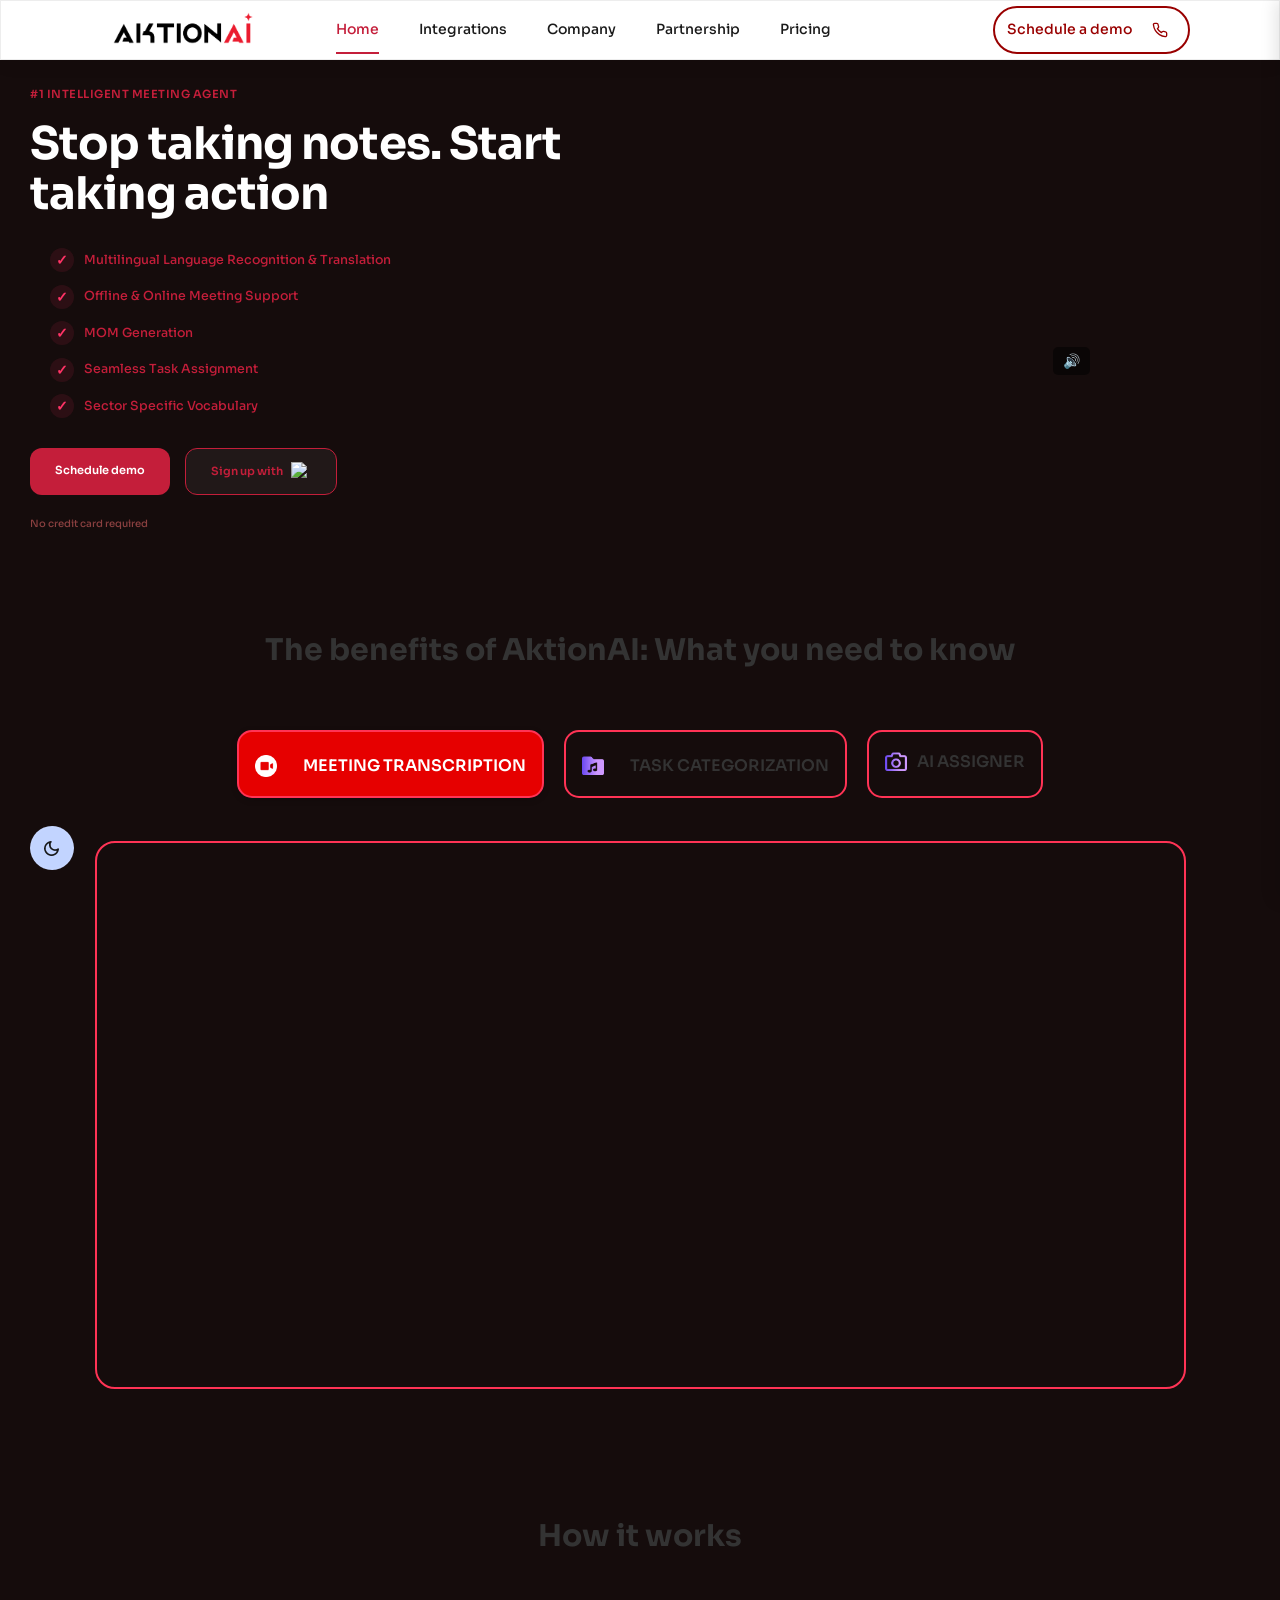
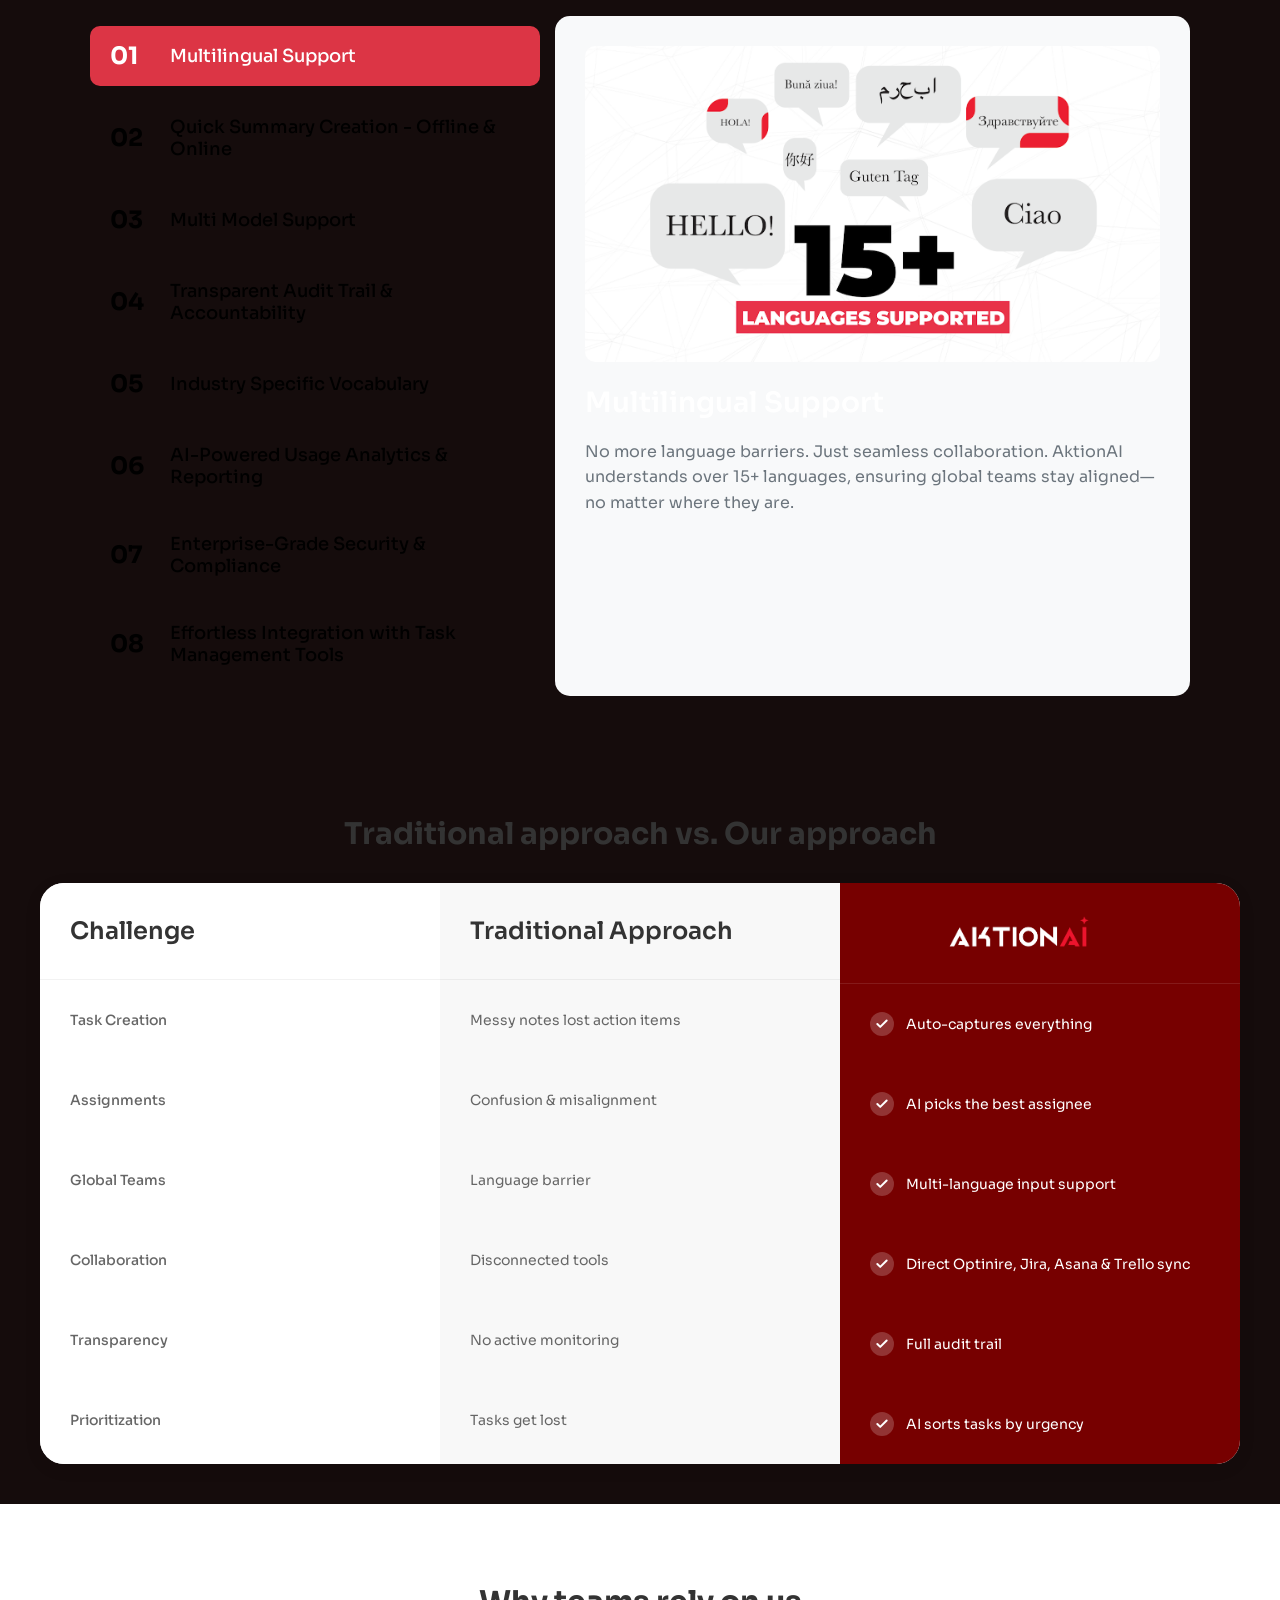
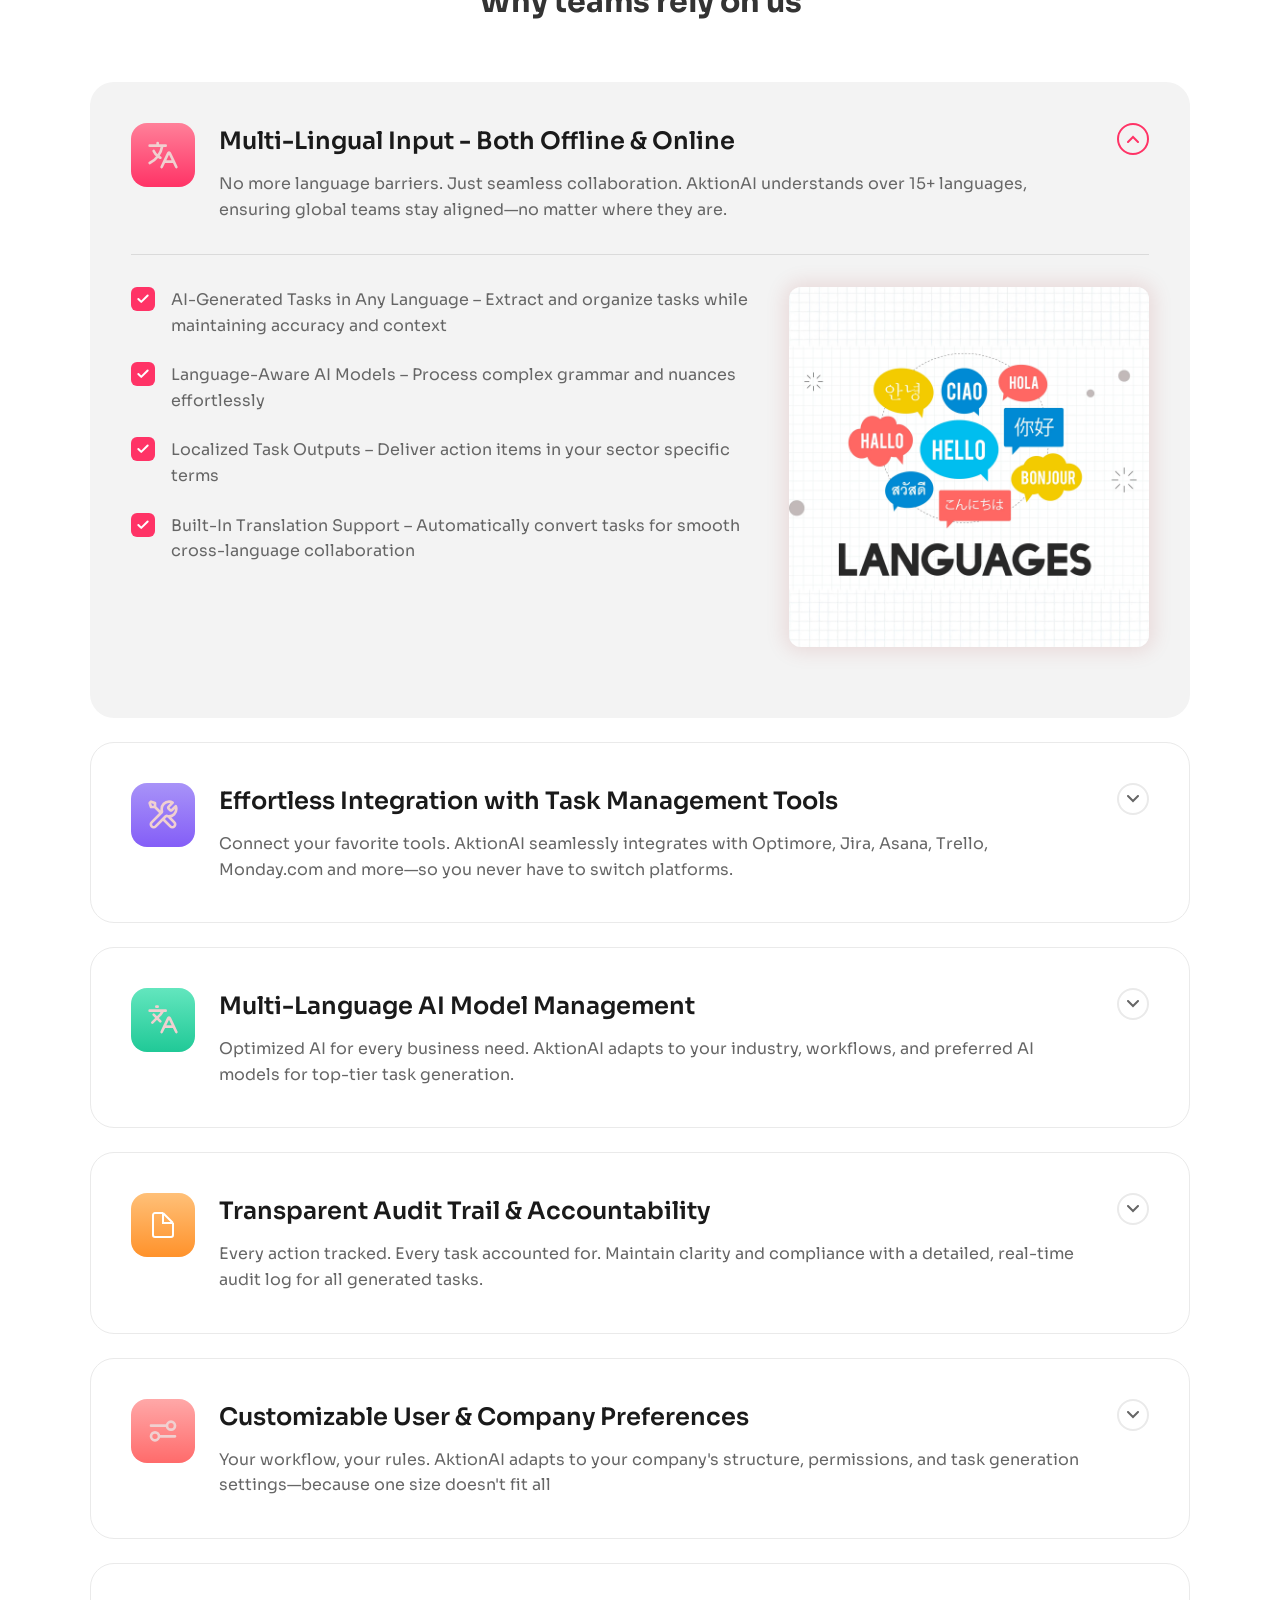
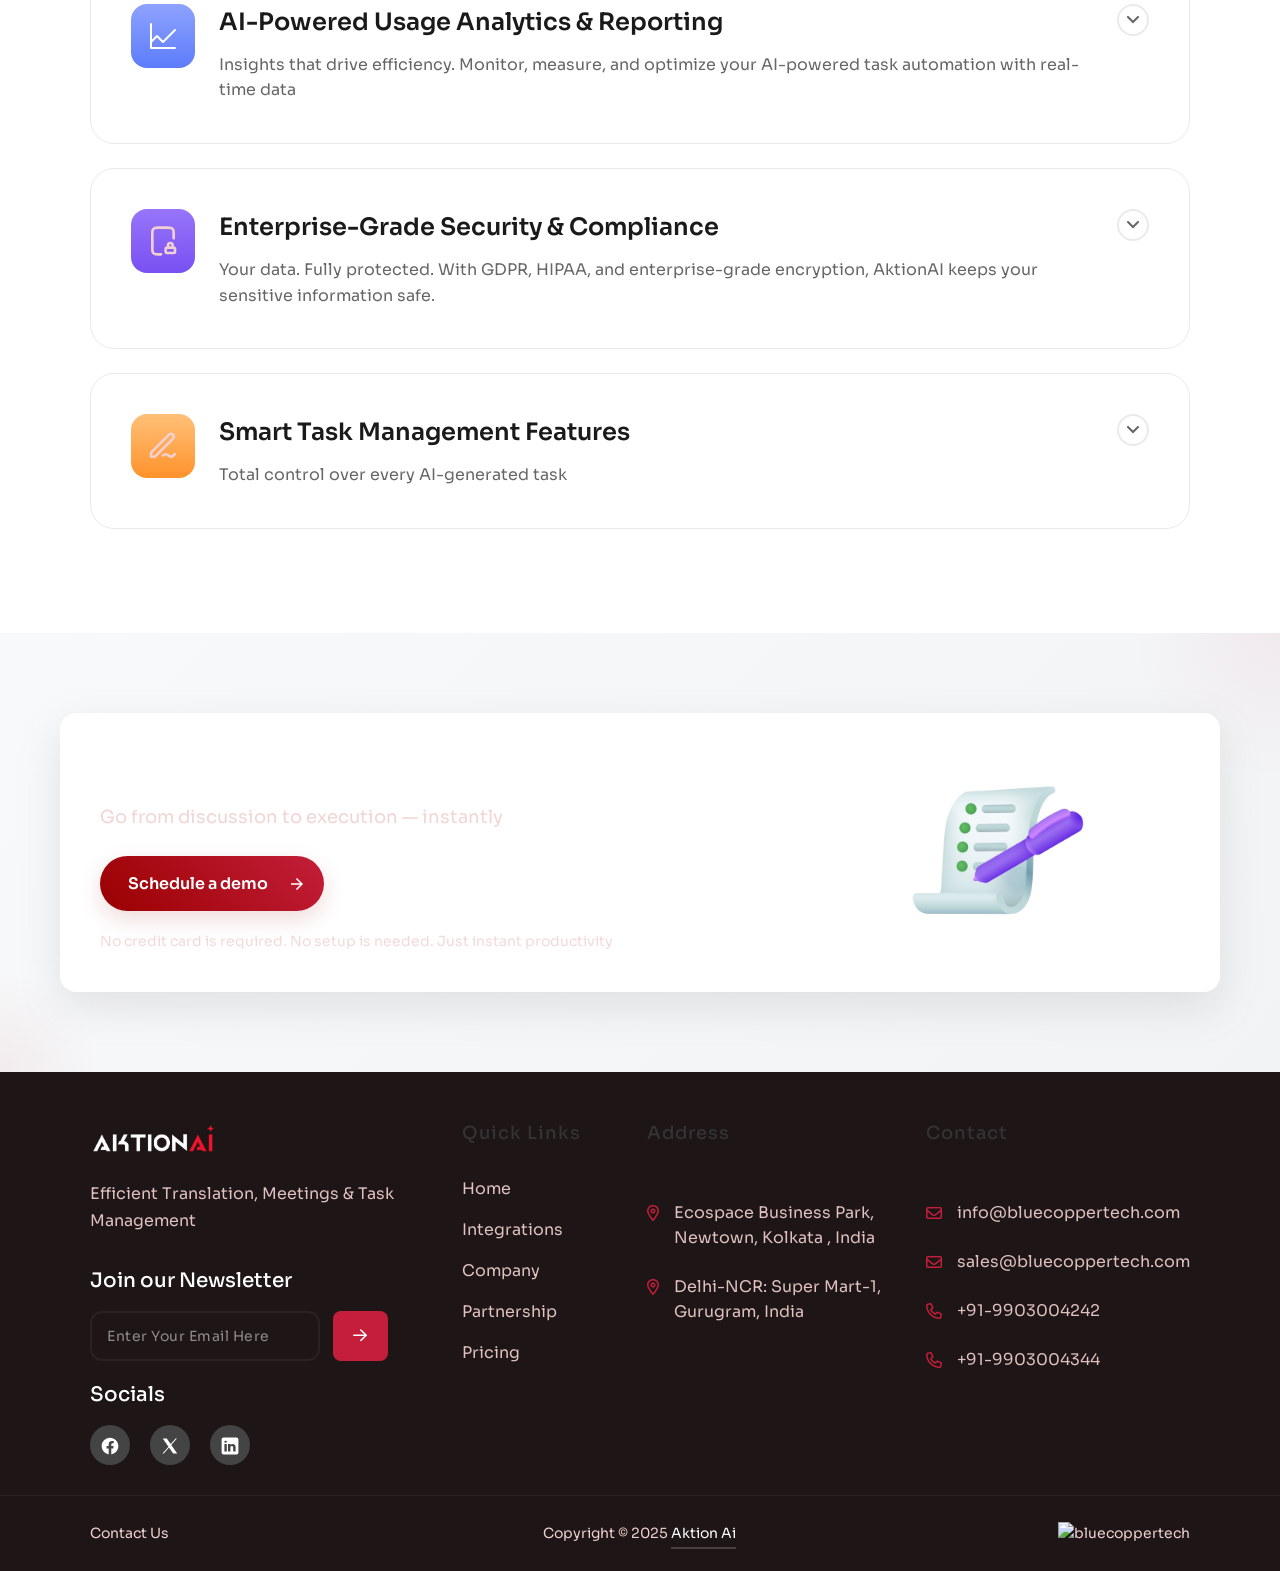
==== index.html @ 8c504cc1 "few changes" ====
<!DOCTYPE html>
<html lang="en">

<head>
    <meta charset="UTF-8">
    <meta name="viewport" content="width=device-width, initial-scale=1.0">
    <meta name="theme-style-mode" content="1"> <!-- 0 == light, 1 == dark -->

    <title>Home</title>
    <!-- Favicon -->
    <link rel="shortcut icon" type="image/x-icon" href="assets/images/logo/favicon.png">
    <!-- CSS ============================================ -->
    <link rel="stylesheet" href="assets/css/vendor/bootstrap.min.css">
    <link rel="stylesheet" href="assets/css/plugins/fontawesome-all.min.css">
    <link rel="stylesheet" href="assets/css/plugins/feature.css">
    <link rel="stylesheet" href="assets/css/plugins/animation.css">
    <link rel="stylesheet" href="assets/css/plugins/slick.css">
    <link rel="stylesheet" href="assets/css/plugins/slick-theme.css">
    <link rel="stylesheet" href="assets/css/plugins/bootstrap-select.min.css">
    <link rel="stylesheet" href="assets/css/plugins/prism.css">
    <link rel="stylesheet" href="assets/css/style.css">
    <link rel="stylesheet" href="assets/css/main.css">

</head>

<body>

    <main class="page-wrapper">

        <div id="my_switcher" class="my_switcher">
            <ul>
                <li>
                    <a href="javascript: void(0);" data-theme="light" class="setColor light">
                        <img src="assets/images/light/switch/sun-01.svg" alt="Sun images"><span title="Light Mode">
                            Light</span>
                    </a>
                </li>
                <li>
                    <a href="javascript: void(0);" data-theme="dark" class="setColor dark">
                        <img src="assets/images/light/switch/vector.svg" alt="Vector Images"><span title="Dark Mode">
                            Dark</span>
                    </a>
                </li>
            </ul>
        </div>

        <nav class="aktion-navbar">
            <div class="container aktion-navbar-container">
                <a href="index.html" class="aktion-logo">
                    <img src="assets/images/logo/Aktion-AI-logo.png" alt="Aktion AI Logo">
                </a>

                <button class="aktion-mobile-toggle-1">
                    <svg width="24" height="24" viewBox="0 0 24 24" fill="none">
                        <path d="M3 12H21M3 6H21M3 18H21" stroke="currentColor" stroke-width="2"
                            stroke-linecap="round" />
                    </svg>
                </button>

                <ul class="aktion-nav-links">
                    <li class="aktion-nav-item">
                        <a href="index.html" class="aktion-nav-link active">Home</a>
                    </li>
                    <li class="aktion-nav-item">
                        <a href="integrations.html" class="aktion-nav-link">Integrations</a>
                    </li>
                    <li class="aktion-nav-item">
                        <a href="company.html" class="aktion-nav-link">Company</a>
                    </li>
                    <li class="aktion-nav-item">
                        <a href="partnership.html" class="aktion-nav-link">Partnership</a>
                    </li>

                    <li class="aktion-nav-item">
                        <a href="pricing.html" class="aktion-nav-link">Pricing</a>
                    </li>
                </ul>

                <a href="/contact.html" class=" d-sm-none d-md-block aktion-demo-btn">
                    Schedule a demo
                    <span class="aktion-phone-icon">
                        <svg viewBox="0 0 24 24" fill="none">
                            <path
                                d="M22 16.92v3a2 2 0 0 1-2.18 2 19.79 19.79 0 0 1-8.63-3.07 19.5 19.5 0 0 1-6-6 19.79 19.79 0 0 1-3.07-8.67A2 2 0 0 1 4.11 2h3a2 2 0 0 1 2 1.72c.127.96.361 1.903.7 2.81a2 2 0 0 1-.45 2.11L8.09 9.91a16 16 0 0 0 6 6l1.27-1.27a2 2 0 0 1 2.11-.45c.907.339 1.85.573 2.81.7A2 2 0 0 1 22 16.92z"
                                stroke="currentColor" stroke-width="2" stroke-linecap="round" stroke-linejoin="round" />
                        </svg>
                    </span>
                </a>
                <button class="aktion-mobile-toggle">
                    <svg width="24" height="24" viewBox="0 0 24 24" fill="none">
                        <path d="M3 12H21M3 6H21M3 18H21" stroke="currentColor" stroke-width="2"
                            stroke-linecap="round" />
                    </svg>
                </button>
            </div>
        </nav>
        <div class="nav-height"></div>
        <!-- Sidebar -->
        <div class="aktion-sidebar">
            <div class="aktion-sidebar-header">
                <a href="/" class="aktion-logo">
                    <img src="assets/images/logo/Aktion-AI-logo.png" alt="Aktion AI Logo">
                </a>
                <button class="aktion-sidebar-close">
                    <svg width="24" height="24" viewBox="0 0 24 24" fill="none">
                        <path d="M18 6L6 18M6 6l12 12" stroke="currentColor" stroke-width="2" stroke-linecap="round" />
                    </svg>
                </button>
            </div>
            <ul class="aktion-nav-links">
                <li class="aktion-nav-item">
                    <a href="/" class="aktion-nav-link active">Home</a>
                </li>
                <li class="aktion-nav-item">
                    <a href="/partnership.html" class="aktion-nav-link">Partnership</a>
                </li>
                <li class="aktion-nav-item">
                    <a href="/integrations.html" class="aktion-nav-link">Integrations</a>
                </li>
                <li class="aktion-nav-item">
                    <a href="/company.html" class="aktion-nav-link">Company</a>
                </li>
                <li class="aktion-nav-item">
                    <a href="/pricing.html" class="aktion-nav-link">Pricing</a>
                </li>
            </ul>
            <a href="/contact.html" class=" d-sm-none d-md-block aktion-demo-btn">
                Schedule a demo
                <span class="aktion-phone-icon">
                    <svg viewBox="0 0 24 24" fill="none">
                        <path
                            d="M22 16.92v3a2 2 0 0 1-2.18 2 19.79 19.79 0 0 1-8.63-3.07 19.5 19.5 0 0 1-6-6 19.79 19.79 0 0 1-3.07-8.67A2 2 0 0 1 4.11 2h3a2 2 0 0 1 2 1.72c.127.96.361 1.903.7 2.81a2 2 0 0 1-.45 2.11L8.09 9.91a16 16 0 0 0 6 6l1.27-1.27a2 2 0 0 1 2.11-.45c.907.339 1.85.573 2.81.7A2 2 0 0 1 22 16.92z"
                            stroke="currentColor" stroke-width="2" stroke-linecap="round" stroke-linejoin="round" />
                    </svg>
                </span>
            </a>
        </div>
        <div class="aktion-overlay">
        </div>

        <!-- Imroz Preloader -->
        <div class="preloader">
            <div class='loader'>
                <div class='circle'></div>
                <div class='circle'></div>
                <div class='circle'></div>
                <div class='circle'></div>
                <div class='circle'></div>
            </div>
        </div>

        <!-- HERO -->
        <section class="transcript-hero">
            <div class="transcript-hero__content">
                <div class="transcript-hero__label">#1 INTELLIGENT MEETING AGENT</div>
                <h1 class="transcript-hero__title">Stop taking notes. Start taking action</h1>
                <ul class="transcript-features">
                    <li class="transcript-features__item">Multilingual Language Recognition & Translation</li>
                    <li class="transcript-features__item">Offline & Online Meeting Support</li>
                    <li class="transcript-features__item">MOM Generation</li>
                    <li class="transcript-features__item">Seamless Task Assignment</li>
                    <li class="transcript-features__item">Sector Specific Vocabulary</li>
                </ul>
                <div class="transcript-cta">
                    <a href="contact.html" class="transcript-cta__primary">Schedule demo</a>
                    <a href="#" class="transcript-cta__secondary">
                        Sign up with
                        <!-- <img src="https://cdn.brandfetch.io/idchmboHEZ/theme/dark/symbol.svg?c=1dxbfHSJFAPEGdCLU4o5B"
                            alt="Microsoft" style="width: 20px; height: 20px;"> -->
                        <img src="https://cdn.brandfetch.io/id6O2oGzv-/theme/dark/symbol.svg?c=1dxbfHSJFAPEGdCLU4o5B"
                            alt="Google" style="width: 20px; height: 20px;">
                    </a>
                </div>
                <div class="transcript-hero__note">No credit card required</div>
            </div>
            <div class="transcript-hero__image-wrapper">
                <!-- <img src="assets/images/creatives/hero-image-new.png" alt="Product Demo" > -->
                <div class="custom-video-container"
                    style="position: relative; display: inline-block; margin-top: 5px; margin-left: 5px; margin-right: 5px;">
                    <video id="uniqueVideoPlayer" class="custom-video-player" autoplay muted loop playsinline
                        disableRemotePlayback preload="auto" style="width: 100%; height: auto;">
                        <source src="assets/videos/hero-video.mp4" type="video/mp4">
                        Your browser does not support the video tag.
                    </video>
                    <button id="uniqueSoundToggle" class="custom-sound-toggle"
                        style="position: absolute; bottom: 15px; right: 10px; background: rgba(0, 0, 0, 0.5); color: white; border: none; padding: 5px 10px; cursor: pointer; border-radius: 5px;">
                        <span id="uniqueSoundIcon" class="custom-sound-icon">🔊</span>
                    </button>
                </div>
            </div>
        </section>

        <!-- Service video tab -->
        <div class="rainbow-service-area rainbow-section-gap">
            <div class="container">
                <div class="row">
                    <div class="col-lg-12">
                        <div class="section-title text-center pb--60" data-sal="slide-up" data-sal-duration="700"
                            data-sal-delay="100">

                            <h2 class="title mb--0">The benefits of AktionAI: What you need to know</h2>
                        </div>
                    </div>
                </div>

                <div class="row row--30 align-items-center">
                    <div class="col-lg-12">
                        <div class="rainbow-default-tab style-three generator-tab-defalt">
                            <ul class="nav nav-tabs tab-button center-tabs" role="tablist">
                                <li class="nav-item custom-tab-item" role="presentation">
                                    <button class="border-new nav-link custom-tab-btn active" id="video-generator-tab"
                                        data-bs-toggle="tab" data-bs-target="#video-generate" type="button" role="tab"
                                        aria-controls="video-generate" aria-selected="true">
                                        <span class="generator-icon"><img src="assets/images/icons/video-g.png"
                                                alt="Video Generator Icon"> Meeting
                                            Transcription</span>
                                        <!-- <span class="custom-border-bottom"></span> -->
                                    </button>
                                </li>

                                <li class="nav-item custom-tab-item" role="presentation">
                                    <button class="border-new nav-link custom-tab-btn" id="audio-generator-tab"
                                        data-bs-toggle="tab" data-bs-target="#audio-generate" type="button" role="tab"
                                        aria-controls="audio-generate" aria-selected="false">
                                        <span class="generator-icon"><img src="assets/images/icons/audio-g.png"
                                                alt="Audio Generator Icon"> Task
                                            Categorization</span>
                                        <!-- <span class="custom-border-bottom"></span> -->
                                    </button>
                                </li>

                                <li class="nav-item custom-tab-item" role="presentation">
                                    <button class="border-new nav-link custom-tab-btn" id="photo-generator-tab"
                                        data-bs-toggle="tab" data-bs-target="#photo-generate" type="button" role="tab"
                                        aria-controls="photo-generate" aria-selected="false">
                                        <div class="generator-icon"><img src="assets/images/icons/photo-g.png"
                                                alt="Photo Generator Icon"> AI
                                            Assigner</div>
                                        <!-- <span class="custom-border-bottom"></span> -->
                                    </button>
                                </li>

                            </ul>

                            <div class="rainbow-tab-content tab-content">

                                <div class=" tab-pane fade show active" id="video-generate" role="tabpanel"
                                    aria-labelledby="video-generator-tab">
                                    <div class="p-1 pb-0 ">
                                        <div class="row">
                                            <div class="col-xl-12 mt_md--30 mt_sm--30">
                                                <div class="export-img">
                                                    <div class="inner-without-padding">
                                                        <div class="export-img ">
                                                            <video class="tab-video border-new"
                                                                src="assets/videos/transcript-generate.mp4" autoplay
                                                                muted playsinline disableRemotePlayback preload="auto"
                                                                loop width="100%" height="100%"></video>
                                                            <div class="image-shape "></div>
                                                        </div>
                                                    </div>
                                                </div>
                                            </div>
                                        </div>
                                    </div>
                                </div>

                                <div class="tab-pane fade show " id="audio-generate" role="tabpanel"
                                    aria-labelledby="video-generator-tab">
                                    <div class="p-1 pb-0 ">
                                        <div class="row">
                                            <div class="col-xl-12 mt_md--30 mt_sm--30">
                                                <div class="export-img">
                                                    <div class="inner-without-padding">
                                                        <div class="export-img ">
                                                            <video class="tab-video border-new"
                                                                src="assets/videos/task-generator.mp4" autoplay muted
                                                                playsinline disableRemotePlayback preload="auto" loop
                                                                width="100%" height="100%"></video>
                                                            <div class="image-shape "></div>
                                                        </div>
                                                    </div>
                                                </div>
                                            </div>
                                        </div>
                                    </div>
                                </div>

                                <div class="tab-pane fade show " id="photo-generate" role="tabpanel"
                                    aria-labelledby="video-generator-tab">
                                    <div class="p-1 pb-0 ">
                                        <div class="row">
                                            <div class="col-xl-12 mt_md--30 mt_sm--30">
                                                <div class="export-img">
                                                    <div class="inner-without-padding">
                                                        <div class="export-img ">
                                                            <video class="tab-video border-new"
                                                                src="assets/videos/task-assigner.mp4" autoplay muted
                                                                playsinline disableRemotePlayback preload="auto" loop
                                                                width="100%" height="100%"></video>
                                                            <div class="image-shape "></div>
                                                        </div>
                                                    </div>
                                                </div>
                                            </div>
                                        </div>
                                    </div>
                                </div>


                            </div>
                        </div>
                    </div>
                </div>
            </div>
        </div>

        <section class="bxl-feature-section">
            <div class="container">
                <div class="col-lg-12">
                    <div class="section-title text-center pb--60" data-sal="slide-up" data-sal-duration="700"
                        data-sal-delay="100">

                        <h2 class="title mb--0">How it works</h2>
                    </div>
                </div>

                <div class="row">
                    <div class="col-lg-5">
                        <ul class="bxl-tab-list">
                            <li class="bxl-tab-item">
                                <button class="bxl-tab-button bxl-tab-active" data-bxl-tab="1">
                                    <span class="bxl-tab-number">01</span>
                                    <span class="bxl-tab-text">Multilingual Support</span>
                                </button>
                            </li>
                            <li class="bxl-tab-item">
                                <button class="bxl-tab-button" data-bxl-tab="2">
                                    <span class="bxl-tab-number">02</span>
                                    <span class="bxl-tab-text">Quick Summary Creation - Offline & Online</span>
                                </button>
                            </li>
                            <li class="bxl-tab-item">
                                <button class="bxl-tab-button" data-bxl-tab="3">
                                    <span class="bxl-tab-number">03</span>
                                    <span class="bxl-tab-text">Multi Model Support</span>
                                </button>
                            </li>
                            <li class="bxl-tab-item">
                                <button class="bxl-tab-button" data-bxl-tab="4">
                                    <span class="bxl-tab-number">04</span>
                                    <span class="bxl-tab-text">Transparent Audit Trail & Accountability</span>
                                </button>
                            </li>
                            <li class="bxl-tab-item">
                                <button class="bxl-tab-button" data-bxl-tab="5">
                                    <span class="bxl-tab-number">05</span>
                                    <span class="bxl-tab-text">Industry Specific Vocabulary</span>
                                </button>
                            </li>
                            <li class="bxl-tab-item">
                                <button class="bxl-tab-button" data-bxl-tab="6">
                                    <span class="bxl-tab-number">06</span>
                                    <span class="bxl-tab-text">AI-Powered Usage Analytics & Reporting</span>
                                </button>
                            </li>
                            <li class="bxl-tab-item">
                                <button class="bxl-tab-button" data-bxl-tab="7">
                                    <span class="bxl-tab-number">07</span>
                                    <span class="bxl-tab-text">Enterprise-Grade Security & Compliance</span>
                                </button>
                            </li>
                            <li class="bxl-tab-item">
                                <button class="bxl-tab-button" data-bxl-tab="8">
                                    <span class="bxl-tab-number">08</span>
                                    <span class="bxl-tab-text">Effortless Integration with Task Management Tools</span>
                                </button>
                            </li>
                        </ul>
                    </div>

                    <div class="col-lg-7">
                        <!-- Content Panels -->
                        <div class="bxl-content-panel bxl-panel-active" id="bxlTab1">
                            <img src="assets/images/screenshots/ai-5.png" alt="Multilingual Support"
                                class="bxl-feature-image">
                            <h3 class="bxl-feature-title">Multilingual Support</h3>
                            <p class="bxl-feature-desc">No more language barriers. Just seamless collaboration. AktionAI
                                understands over 15+ languages, ensuring global teams stay aligned—no matter where they
                                are.</p>
                        </div>

                        <div class="bxl-content-panel" id="bxlTab2">
                            <img src="assets/images/index/AI-2.png" alt="Quick Summary Creation"
                                class="bxl-feature-image">
                            <h3 class="bxl-feature-title">Quick Summary Creation - Offline & Online</h3>
                            <p class="bxl-feature-desc">Connect your favorite tools. AktionAI seamlessly integrates with
                                Optimore, Jira, Asana, Trello, Monday.com and more—so you never have to switch
                                platforms.</p>
                        </div>

                        <div class="bxl-content-panel" id="bxlTab3">
                            <img src="assets/images/index/AI.webp" alt="Multi Model Support" class="bxl-feature-image">
                            <h3 class="bxl-feature-title">Multi Model Support</h3>
                            <p class="bxl-feature-desc">Optimized AI for every business need. AktionAI adapts to your
                                industry,
                                workflows, and preferred AI models for top-tier task generation.</p>
                        </div>

                        <div class="bxl-content-panel" id="bxlTab4">
                            <img src="assets/images/screenshots/image-awaited.webp" alt="Transparent Audit Trail"
                                class="bxl-feature-image">
                            <h3 class="bxl-feature-title">Transparent Audit Trail & Accountability</h3>
                            <p class="bxl-feature-desc">Every action tracked. Every task accounted for. Maintain clarity
                                and
                                compliance with a detailed, real-time audit log for all generated tasks.</p>
                        </div>

                        <div class="bxl-content-panel" id="bxlTab5">
                            <img src="assets/images/index/AI-3.webp" alt="Industry Specific Vocabulary"
                                class="bxl-feature-image">
                            <h3 class="bxl-feature-title">Industry Specific Vocabulary</h3>
                            <p class="bxl-feature-desc">Your workflow, your rules. AktionAI adapts to your company's
                                structure,
                                permissions, and task generation settings—because one size doesn't fit all.</p>
                        </div>

                        <div class="bxl-content-panel" id="bxlTab6">
                            <img src="assets/images/switcher-feature/analytics.png" alt="AI-Powered Analytics"
                                class="bxl-feature-image">
                            <h3 class="bxl-feature-title">AI-Powered Usage Analytics & Reporting</h3>
                            <p class="bxl-feature-desc">Insights that drive efficiency. Monitor, measure, and optimize
                                your
                                AI-powered task automation with real-time data.</p>
                        </div>

                        <div class="bxl-content-panel" id="bxlTab7">
                            <img src="assets/images/switcher-feature/security.png" alt="Enterprise Security"
                                class="bxl-feature-image">
                            <h3 class="bxl-feature-title">Enterprise-Grade Security & Compliance</h3>
                            <p class="bxl-feature-desc">Your data. Fully protected. With GDPR, HIPAA, and
                                enterprise-grade
                                encryption, AktionAI keeps your sensitive information safe.</p>
                        </div>

                        <div class="bxl-content-panel" id="bxlTab8">
                            <img src="assets/images/features/feature1.png" alt="Integration Tools"
                                class="bxl-feature-image">
                            <h3 class="bxl-feature-title">Effortless Integration with Task Management Tools</h3>
                            <p class="bxl-feature-desc">Connect your favorite tools. AktionAI seamlessly integrates with
                                Optimore, Jira, Asana, Trello, Monday.com and more—so you never have to switch
                                platforms.</p>
                        </div>
                    </div>
                </div>
            </div>
        </section>

        <section class="aktion-feature-section">
            <div class="row">
                <div class="col-lg-12">
                    <div class="section-title text-center pb--30 " data-sal="slide-up" data-sal-duration="700"
                        data-sal-delay="100">

                        <h2 class="title mb--0">Traditional approach vs. Our approach</h2>
                    </div>
                </div>
            </div>

            <div class="aktion-comparison-wrapper">
                <!-- Challenge Column -->
                <div class="aktion-column aktion-challenge-column">
                    <div class="aktion-column-header">
                        <h3 class="aktion-header-title">Challenge</h3>
                    </div>
                    <div class="aktion-row-item">
                        <span class="aktion-challenge-text">Task Creation</span>
                    </div>
                    <div class="aktion-row-item">
                        <span class="aktion-challenge-text">Assignments</span>
                    </div>
                    <div class="aktion-row-item">
                        <span class="aktion-challenge-text">Global Teams</span>
                    </div>
                    <div class="aktion-row-item">
                        <span class="aktion-challenge-text">Collaboration</span>
                    </div>
                    <div class="aktion-row-item">
                        <span class="aktion-challenge-text">Transparency</span>
                    </div>
                    <div class="aktion-row-item">
                        <span class="aktion-challenge-text">Prioritization</span>
                    </div>
                </div>

                <!-- Traditional Column -->
                <div class="aktion-column aktion-traditional-column">
                    <div class="aktion-column-header">
                        <h3 class="aktion-header-title">Traditional Approach</h3>
                    </div>
                    <div class="aktion-row-item">
                        <span class="aktion-traditional-text">Messy notes lost action items</span>
                    </div>
                    <div class="aktion-row-item">
                        <span class="aktion-traditional-text">Confusion & misalignment</span>
                    </div>
                    <div class="aktion-row-item">
                        <span class="aktion-traditional-text">Language barrier</span>
                    </div>
                    <div class="aktion-row-item">
                        <span class="aktion-traditional-text">Disconnected tools</span>
                    </div>
                    <div class="aktion-row-item">
                        <span class="aktion-traditional-text">No active monitoring</span>
                    </div>
                    <div class="aktion-row-item">
                        <span class="aktion-traditional-text">Tasks get lost</span>
                    </div>
                </div>

                <!-- AI Column -->
                <div class="aktion-column aktion-ai-column">
                    <div class="aktion-column-header">
                        <img src="assets/images/logo/logo.png" alt="Aktion AI" class="aktion-logo">
                    </div>
                    <div class="aktion-row-item">
                        <div class="aktion-ai-feature">
                            <span class="aktion-check-icon">
                                <svg width="14" height="14" viewBox="0 0 14 14" fill="none"
                                    xmlns="http://www.w3.org/2000/svg">
                                    <path d="M11.6666 3.5L5.24992 9.91667L2.33325 7" stroke="white" stroke-width="2"
                                        stroke-linecap="round" stroke-linejoin="round" />
                                </svg>
                            </span>
                            Auto-captures everything
                        </div>
                    </div>
                    <div class="aktion-row-item">
                        <div class="aktion-ai-feature">
                            <span class="aktion-check-icon">
                                <svg width="14" height="14" viewBox="0 0 14 14" fill="none"
                                    xmlns="http://www.w3.org/2000/svg">
                                    <path d="M11.6666 3.5L5.24992 9.91667L2.33325 7" stroke="white" stroke-width="2"
                                        stroke-linecap="round" stroke-linejoin="round" />
                                </svg>
                            </span>
                            AI picks the best assignee

                        </div>
                    </div>
                    <div class="aktion-row-item">
                        <div class="aktion-ai-feature">
                            <span class="aktion-check-icon">
                                <svg width="14" height="14" viewBox="0 0 14 14" fill="none"
                                    xmlns="http://www.w3.org/2000/svg">
                                    <path d="M11.6666 3.5L5.24992 9.91667L2.33325 7" stroke="white" stroke-width="2"
                                        stroke-linecap="round" stroke-linejoin="round" />
                                </svg>
                            </span>
                            Multi-language input support
                        </div>
                    </div>
                    <div class="aktion-row-item">
                        <div class="aktion-ai-feature">
                            <span class="aktion-check-icon">
                                <svg width="14" height="14" viewBox="0 0 14 14" fill="none"
                                    xmlns="http://www.w3.org/2000/svg">
                                    <path d="M11.6666 3.5L5.24992 9.91667L2.33325 7" stroke="white" stroke-width="2"
                                        stroke-linecap="round" stroke-linejoin="round" />
                                </svg>
                            </span>
                            Direct Optinire, Jira, Asana & Trello sync
                        </div>
                    </div>
                    <div class="aktion-row-item">
                        <div class="aktion-ai-feature">
                            <span class="aktion-check-icon">
                                <svg width="14" height="14" viewBox="0 0 14 14" fill="none"
                                    xmlns="http://www.w3.org/2000/svg">
                                    <path d="M11.6666 3.5L5.24992 9.91667L2.33325 7" stroke="white" stroke-width="2"
                                        stroke-linecap="round" stroke-linejoin="round" />
                                </svg>
                            </span>
                            Full audit trail
                        </div>
                    </div>
                    <div class="aktion-row-item">
                        <div class="aktion-ai-feature">
                            <span class="aktion-check-icon">
                                <svg width="14" height="14" viewBox="0 0 14 14" fill="none"
                                    xmlns="http://www.w3.org/2000/svg">
                                    <path d="M11.6666 3.5L5.24992 9.91667L2.33325 7" stroke="white" stroke-width="2"
                                        stroke-linecap="round" stroke-linejoin="round" />
                                </svg>
                            </span>
                            AI sorts tasks by urgency
                        </div>
                    </div>
                </div>
            </div>
        </section>

        <section class="aktion-features-section">
            <div class="container">
                <div class="row">
                    <div class="col-lg-12">
                        <div class="section-title text-center pb--60" data-sal="slide-up" data-sal-duration="700"
                            data-sal-delay="100">

                            <h2 class="title mb--0">Why teams rely on us</h2>
                        </div>
                    </div>
                </div>
                <div class="aktion-features-list">
                    <!-- Features will be dynamically inserted here -->
                </div>
            </div>
        </section>

        <section class="productivity-boost-section">
            <div class="productivity-container">

                <!-- Call to Action Card -->
                <div class="action-panel">
                    <div class="action-content">
                        <h2 class="action-title">Sign up for AktionAi today!</h2>
                        <p class="action-description">Go from discussion to execution — instantly</p>

                        <a href="#" class="action-button">
                            <span class="button-text">Schedule a demo</span>
                            <span class="button-icon">
                                <svg viewBox="0 0 24 24" xmlns="http://www.w3.org/2000/svg" class="button-icon">
                                    <path d="M12 4l-1.41 1.41L16.17 11H4v2h12.17l-5.58 5.59L12 20l8-8-8-8z" />
                                </svg>
                            </span>
                        </a>

                        <p class="action-note">No credit card is required. No setup is needed. Just instant
                            productivity</p>
                    </div>

                    <div class="action-visual">
                        <img src="assets/images/checklist-cta.png" alt="Productivity Checklist" class="action-image">
                        <div class="visual-accent"></div>
                    </div>
                </div>
            </div>
        </section>

        <footer class="rainbow-footer footer-style-default footer-style-3 position-relative">
            <div class="footer-top">
                <div class="container">
                    <div class="row justify-content-between">
                        <div class="col-lg-4 col-md-6 col-sm-12 col-12">
                            <div class="rainbow-footer-widget">
                                <div class="logo">
                                    <a href="index.html">
                                        <img class="logo-light" src="assets/images/logo/logo.png" alt="ChatBot Logo">
                                        <img class="logo-dark" src="assets/images/logo/logo.png" alt="ChatBot Logo">
                                    </a>
                                </div>
                                <p class="b1 desc-text">Efficient Translation, Meetings & Task Management</p>
                                <h6 class="subtitle">Join our Newsletter</h6>
                                <form class="newsletter-form" action="#">
                                    <div class="form-group">
                                        <input type="email" placeholder="Enter Your Email Here">
                                        <button class="btn-default bg-solid-primary" type="submit"><i
                                                class="fa-sharp fa-regular fa-arrow-right"></i></button>
                                    </div>
                                </form>
                                <h6 class="subtitle">Socials </h6>

                                <div class="social-icons">

                                    <a href="https://www.facebook.com/bluecoppertechnologies" target="_blank"
                                        aria-label="Facebook">
                                        <!-- Facebook SVG Icon -->
                                        <svg xmlns="http://www.w3.org/2000/svg" fill="#000000" width="800px"
                                            height="800px" viewBox="0 0 24 24">
                                            <path
                                                d="M12 2.03998C6.5 2.03998 2 6.52998 2 12.06C2 17.06 5.66 21.21 10.44 21.96V14.96H7.9V12.06H10.44V9.84998C10.44 7.33998 11.93 5.95998 14.22 5.95998C15.31 5.95998 16.45 6.14998 16.45 6.14998V8.61998H15.19C13.95 8.61998 13.56 9.38998 13.56 10.18V12.06H16.34L15.89 14.96H13.56V21.96C15.9164 21.5878 18.0622 20.3855 19.6099 18.57C21.1576 16.7546 22.0054 14.4456 22 12.06C22 6.52998 17.5 2.03998 12 2.03998Z" />
                                        </svg>
                                    </a>
                                    <a href="https://x.com/bluecoppertech?t=zVnRLZKMNNInncUaqoK-mA&s=09" target="_blank"
                                        aria-label="Twitter">
                                        <!-- Twitter SVG Icon -->
                                        <svg xmlns="http://www.w3.org/2000/svg" x="0px" y="0px" width="100" height="100"
                                            viewBox="0 0 50 50">
                                            <path
                                                d="M 6.9199219 6 L 21.136719 26.726562 L 6.2285156 44 L 9.40625 44 L 22.544922 28.777344 L 32.986328 44 L 43 44 L 28.123047 22.3125 L 42.203125 6 L 39.027344 6 L 26.716797 20.261719 L 16.933594 6 L 6.9199219 6 z">
                                            </path>
                                        </svg>
                                    </a>
                                    <a href="https://www.linkedin.com/company/blue-copper-technologies/" target="_blank"
                                        aria-label="LinkedIn">
                                        <!-- LinkedIn SVG Icon -->
                                        <svg xmlns="http://www.w3.org/2000/svg" x="0px" y="0px" width="100" height="100"
                                            viewBox="0 0 50 50">
                                            <path
                                                d="M41,4H9C6.24,4,4,6.24,4,9v32c0,2.76,2.24,5,5,5h32c2.76,0,5-2.24,5-5V9C46,6.24,43.76,4,41,4z M17,20v19h-6V20H17z M11,14.47c0-1.4,1.2-2.47,3-2.47s2.93,1.07,3,2.47c0,1.4-1.12,2.53-3,2.53C12.2,17,11,15.87,11,14.47z M39,39h-6c0,0,0-9.26,0-10 c0-2-1-4-3.5-4.04h-0.08C27,24.96,26,27.02,26,29c0,0.91,0,10,0,10h-6V20h6v2.56c0,0,1.93-2.56,5.81-2.56 c3.97,0,7.19,2.73,7.19,8.26V39z">
                                            </path>
                                        </svg>
                                    </a>

                                </div>
                            </div>
                        </div>
                        <div class="col-lg-2 col-md-6 col-sm-6 col-12">
                            <div class="rainbow-footer-widget">
                                <div class="widget-menu-bottom">
                                    <h4 class="title">Quick Links</h4>
                                    <div class="inner">
                                        <ul class="footer-link link-hover">
                                            <li><a href="index.html">Home</a></li>
                                            <li><a href="integrations.html">Integrations</a></li>
                                            <li><a href="company.html">Company</a></li>
                                            <li><a href="#">Partnership</a></li>
                                            <li><a href="pricing.html">Pricing</a></li>
                                        </ul>
                                    </div>
                                </div>
                            </div>
                        </div>

                        <div class="col-lg-3 col-md-6 col-sm-6 col-12">
                            <div class="rainbow-footer-widget">
                                <div class="widget-menu-top">
                                    <h4 class="title">Address</h4>
                                    <div class="inner contact-div ">

                                        <ul class="footer-link contact-link">
                                            <li><i class="contact-icon fa-regular fa-location-dot"></i><a
                                                    href="#">Ecospace
                                                    Business Park, Newtown, Kolkata , India
                                                </a></li>
                                            <li><i class="contact-icon fa-regular fa-location-dot"></i><a href="#">
                                                    Delhi-NCR: Super Mart-1, Gurugram, India

                                                </a></li>
                                        </ul>
                                    </div>
                                </div>
                            </div>
                        </div>
                        <div class="col-lg-3 col-md-6 col-sm-6 col-12">
                            <div class="rainbow-footer-widget">
                                <div class="widget-menu-top">
                                    <h4 class="title">Contact</h4>
                                    <div class="inner contact-div ">
                                        <ul class="footer-link contact-link">
                                            <li><i class="contact-icon fa-sharp fa-regular fa-envelope"></i><a
                                                    href="mailto:info@bluecoppertech.com">info@bluecoppertech.com</a>
                                            </li>
                                            <li><i class="contact-icon fa-sharp fa-regular fa-envelope"></i><a
                                                    href="mailto:sales@bluecoppertech.com">sales@bluecoppertech.com</a>
                                            </li>
                                            <li><i class="contact-icon fa-regular fa-phone"></i><a
                                                    href="tel:+919903004242">+91-9903004242</a>
                                            </li>
                                            <li><i class="contact-icon fa-regular fa-phone"></i><a
                                                    href="tel:+919903004344">+91-9903004344</a>
                                            </li>
                                        </ul>


                                    </div>
                                </div>
                            </div>
                        </div>
                    </div>
                </div>
            </div>
        </footer>

        <div class="copyright-area copyright-style-one">
            <div class="container">
                <div class="row align-items-center">
                    <div class="col-lg-4 col-md-4 col-sm-12">
                        <div class="copyright-left">
                            <ul class="ft-menu link-hover d-flex flex-wrap">
                                <li class="me-3">
                                    <a href="contact.html">Contact Us</a>
                                </li>
                            </ul>
                        </div>
                    </div>
                    <div class="col-lg-4 col-md-4 col-sm-12">
                        <div class="copyright-center text-center">
                            <p class="copyright-text mb-0">Copyright © 2025 <a href="/"
                                    class="btn-read-more"><span>Aktion Ai</span></a></p>
                        </div>
                    </div>
                    <div class="col-lg-4 col-md-4 col-sm-12 text-lg-end text-md-end text-center">
                        <img src="https://bluecoppertech.com/images/logo-small-reverse.png" alt="bluecoppertech"
                            class="bluecopper-copyright-img">
                    </div>
                </div>
            </div>
        </div>

        <div class="rbt-progress-parent">
            <svg class="rbt-back-circle svg-inner" width="100%" height="100%" viewBox="-1 -1 102 102">
                <path d="M50,1 a49,49 0 0,1 0,98 a49,49 0 0,1 0,-98" />
            </svg>
        </div>

    </main>

    <!-- All Scripts  -->
    <div class="rbt-progress-parent">
        <svg class="rbt-back-circle svg-inner" width="100%" height="100%" viewBox="-1 -1 102 102">
            <path d="M50,1 a49,49 0 0,1 0,98 a49,49 0 0,1 0,-98" />
        </svg>
    </div>

    <script src="assets/js/vendor/modernizr.min.js"></script>
    <script src="assets/js/vendor/jquery.min.js"></script>
    <script src="assets/js/vendor/bootstrap.min.js"></script>
    <script src="assets/js/vendor/waypoint.min.js"></script>
    <script src="assets/js/vendor/wow.min.js"></script>
    <script src="assets/js/vendor/counterup.min.js"></script>
    <script src="assets/js/vendor/sal.min.js"></script>
    <script src="assets/js/vendor/slick.min.js"></script>
    <script src="assets/js/vendor/text-type.js"></script>
    <script src="assets/js/vendor/prism.js"></script>
    <script src="assets/js/vendor/bootstrap-select.min.js"></script>
    <script src="assets/js/vendor/backto-top.js"></script>
    <!-- Light Mode Switcher -->
    <script src="assets/js/vendor/js.cookie.js"></script>
    <script src="assets/js/vendor/jquery.style.swicher.js"></script>

    <script src="assets/js/vendor/jquery-one-page-nav.js"></script>
    <!-- Main JS -->
    <script src="assets/js/main.js"></script>

</body>

</html>
---- assets/css/plugins/feature.css ----
@font-face {
	font-family: 'Feather';
	src:
	url('../../fonts/Feather.ttf?sdxovp') format('truetype'),
	url('../../fonts/Feather.woff?sdxovp') format('woff'),
	url('../../fonts/Feather.svg?sdxovp#Feather') format('svg');
	font-weight: normal;
	font-style: normal;
}
[class^="feather-"], [class*=" feather-"] {
	font-family: 'feather' !important;
	speak: none;
	font-style: normal;
	font-weight: normal;
	font-variant: normal;
	text-transform: none;
	line-height: 1;
	-webkit-font-smoothing: antialiased;
	-moz-osx-font-smoothing: grayscale;
}

.feather-activity:before {
	content: "\e900";
}
.feather-airplay:before {
	content: "\e901";
}
.feather-alecirclert-:before {
	content: "\e902";
}
.feather-alert-octagon:before {
	content: "\e903";
}
.feather-alert-triangle:before {
	content: "\e904";
}
.feather-align-center:before {
	content: "\e905";
}
.feather-align-justify:before {
	content: "\e906";
}
.feather-align-left:before {
	content: "\e907";
}
.feather-align-right:before {
	content: "\e908";
}
.feather-anchor:before {
	content: "\e909";
}
.feather-aperture:before {
	content: "\e90a";
}
.feather-archive:before {
	content: "\e90b";
}
.feather-arrow-down:before {
	content: "\e90c";
}
.feather-arrow-down-circle:before {
	content: "\e90d";
}
.feather-arrow-down-left:before {
	content: "\e90e";
}
.feather-arrow-down-right:before {
	content: "\e90f";
}
.feather-arrow-left:before {
	content: "\e910";
}
.feather-arrow-left-circle:before {
	content: "\e911";
}
.feather-arrow-right:before {
	content: "\e912";
}
.feather-arrow-right-circle:before {
	content: "\e913";
}
.feather-arrow-up:before {
	content: "\e914";
}
.feather-arrow-up-circle:before {
	content: "\e915";
}
.feather-arrow-up-left:before {
	content: "\e916";
}
.feather-arrow-up-right:before {
	content: "\e917";
}
.feather-at-sign:before {
	content: "\e918";
}
.feather-award:before {
	content: "\e919";
}
.feather-bar-chart:before {
	content: "\e91a";
}
.feather-bar-chart-2:before {
	content: "\e91b";
}
.feather-battery:before {
	content: "\e91c";
}
.feather-battery-charging:before {
	content: "\e91d";
}
.feather-bell:before {
	content: "\e91e";
}
.feather-bell-off:before {
	content: "\e91f";
}
.feather-bluetooth:before {
	content: "\e920";
}
.feather-bold:before {
	content: "\e921";
}
.feather-book:before {
	content: "\e922";
}
.feather-book-open:before {
	content: "\e923";
}
.feather-bookmark:before {
	content: "\e924";
}
.feather-box:before {
	content: "\e925";
}
.feather-briefcase:before {
	content: "\e926";
}
.feather-calendar:before {
	content: "\e927";
}
.feather-camera:before {
	content: "\e928";
}
.feather-camera-off:before {
	content: "\e929";
}
.feather-cast:before {
	content: "\e92a";
}
.feather-check:before {
	content: "\e92b";
}
.feather-check-circle:before {
	content: "\e92c";
}
.feather-check-square:before {
	content: "\e92d";
}
.feather-chevron-down:before {
	content: "\e92e";
}
.feather-chevron-left:before {
	content: "\e92f";
}
.feather-chevron-right:before {
	content: "\e930";
}
.feather-chevron-up:before {
	content: "\e931";
}
.feather-chevrons-down:before {
	content: "\e932";
}
.feather-chevrons-left:before {
	content: "\e933";
}
.feather-chevrons-right:before {
	content: "\e934";
}
.feather-chevrons-up:before {
	content: "\e935";
}
.feather-chrome:before {
	content: "\e936";
}
.feather-circle:before {
	content: "\e937";
}
.feather-clipboard:before {
	content: "\e938";
}
.feather-clock:before {
	content: "\e939";
}
.feather-cloud:before {
	content: "\e93a";
}
.feather-cloud-drizzle:before {
	content: "\e93b";
}
.feather-cloud-lightning:before {
	content: "\e93c";
}
.feather-cloud-off:before {
	content: "\e93d";
}
.feather-cloud-rain:before {
	content: "\e93e";
}
.feather-cloud-snow:before {
	content: "\e93f";
}
.feather-code:before {
	content: "\e940";
}
.feather-codepen:before {
	content: "\e941";
}
.feather-command:before {
	content: "\e942";
}
.feather-compass:before {
	content: "\e943";
}
.feather-copy:before {
	content: "\e944";
}
.feather-corner-down-left:before {
	content: "\e945";
}
.feather-corner-down-right:before {
	content: "\e946";
}
.feather-corner-left-down:before {
	content: "\e947";
}
.feather-corner-left-up:before {
	content: "\e948";
}
.feather-corner-right-down:before {
	content: "\e949";
}
.feather-corner-right-up:before {
	content: "\e94a";
}
.feather-corner-up-left:before {
	content: "\e94b";
}
.feather-corner-up-right:before {
	content: "\e94c";
}
.feather-cpu:before {
	content: "\e94d";
}
.feather-credit-card:before {
	content: "\e94e";
}
.feather-crop:before {
	content: "\e94f";
}
.feather-crosshair:before {
	content: "\e950";
}
.feather-database:before {
	content: "\e951";
}
.feather-delete:before {
	content: "\e952";
}
.feather-disc:before {
	content: "\e953";
}
.feather-dollar-sign:before {
	content: "\e954";
}
.feather-download:before {
	content: "\e955";
}
.feather-download-cloud:before {
	content: "\e956";
}
.feather-droplet:before {
	content: "\e957";
}
.feather-edit:before {
	content: "\e958";
}
.feather-edit-2:before {
	content: "\e959";
}
.feather-edit-3:before {
	content: "\e95a";
}
.feather-external-link:before {
	content: "\e95b";
}
.feather-eye:before {
	content: "\e95c";
}
.feather-eye-off:before {
	content: "\e95d";
}
.feather-facebook:before {
	content: "\e95e";
}
.feather-fast-forward:before {
	content: "\e95f";
}
.feather-feather:before {
	content: "\e960";
}
.feather-file:before {
	content: "\e961";
}
.feather-file-minus:before {
	content: "\e962";
}
.feather-file-plus:before {
	content: "\e963";
}
.feather-file-text:before {
	content: "\e964";
}
.feather-film:before {
	content: "\e965";
}
.feather-filter:before {
	content: "\e966";
}
.feather-flag:before {
	content: "\e967";
}
.feather-folder:before {
	content: "\e968";
}
.feather-folder-minus:before {
	content: "\e969";
}
.feather-folder-plus:before {
	content: "\e96a";
}
.feather-gift:before {
	content: "\e96b";
}
.feather-git-branch:before {
	content: "\e96c";
}
.feather-git-commit:before {
	content: "\e96d";
}
.feather-git-merge:before {
	content: "\e96e";
}
.feather-git-pull-request:before {
	content: "\e96f";
}
.feather-github:before {
	content: "\e970";
}
.feather-gitlab:before {
	content: "\e971";
}
.feather-globe:before {
	content: "\e972";
}
.feather-grid:before {
	content: "\e973";
}
.feather-hard-drive:before {
	content: "\e974";
}
.feather-hash:before {
	content: "\e975";
}
.feather-headphones:before {
	content: "\e976";
}
.feather-heart:before {
	content: "\e977";
}
.feather-help-circle:before {
	content: "\e978";
}
.feather-home:before {
	content: "\e979";
}
.feather-image:before {
	content: "\e97a";
}
.feather-inbox:before {
	content: "\e97b";
}
.feather-info:before {
	content: "\e97c";
}
.feather-instagram:before {
	content: "\e97d";
}
.feather-italic:before {
	content: "\e97e";
}
.feather-layers:before {
	content: "\e97f";
}
.feather-layout:before {
	content: "\e980";
}
.feather-life-buoy:before {
	content: "\e981";
}
.feather-link:before {
	content: "\e982";
}
.feather-link-2:before {
	content: "\e983";
}
.feather-linkedin:before {
	content: "\e984";
}
.feather-list:before {
	content: "\e985";
}
.feather-loader:before {
	content: "\e986";
}
.feather-lock:before {
	content: "\e987";
}
.feather-log-in:before {
	content: "\e988";
}
.feather-log-out:before {
	content: "\e989";
}
.feather-mail:before {
	content: "\e98a";
}
.feather-map:before {
	content: "\e98b";
}
.feather-map-pin:before {
	content: "\e98c";
}
.feather-maximize:before {
	content: "\e98d";
}
.feather-maximize-2:before {
	content: "\e98e";
}
.feather-menu:before {
	content: "\e98f";
}
.feather-message-circle:before {
	content: "\e990";
}
.feather-message-square:before {
	content: "\e991";
}
.feather-mic:before {
	content: "\e992";
}
.feather-mic-off:before {
	content: "\e993";
}
.feather-minimize:before {
	content: "\e994";
}
.feather-minimize-2:before {
	content: "\e995";
}
.feather-minus:before {
	content: "\e996";
}
.feather-minus-circle:before {
	content: "\e997";
}
.feather-minus-square:before {
	content: "\e998";
}
.feather-monitor:before {
	content: "\e999";
}
.feather-moon:before {
	content: "\e99a";
}
.feather-more-horizontal:before {
	content: "\e99b";
}
.feather-more-vertical:before {
	content: "\e99c";
}
.feather-move:before {
	content: "\e99d";
}
.feather-music:before {
	content: "\e99e";
}
.feather-navigation:before {
	content: "\e99f";
}
.feather-navigation-2:before {
	content: "\e9a0";
}
.feather-octagon:before {
	content: "\e9a1";
}
.feather-package:before {
	content: "\e9a2";
}
.feather-paperclip:before {
	content: "\e9a3";
}
.feather-pause:before {
	content: "\e9a4";
}
.feather-pause-circle:before {
	content: "\e9a5";
}
.feather-percent:before {
	content: "\e9a6";
}
.feather-phone:before {
	content: "\e9a7";
}
.feather-phone-call:before {
	content: "\e9a8";
}
.feather-phone-forwarded:before {
	content: "\e9a9";
}
.feather-phone-incoming:before {
	content: "\e9aa";
}
.feather-phone-missed:before {
	content: "\e9ab";
}
.feather-phone-off:before {
	content: "\e9ac";
}
.feather-phone-outgoing:before {
	content: "\e9ad";
}
.feather-pie-chart:before {
	content: "\e9ae";
}
.feather-play:before {
	content: "\e9af";
}
.feather-play-circle:before {
	content: "\e9b0";
}
.feather-plus:before {
	content: "\e9b1";
}
.feather-plus-circle:before {
	content: "\e9b2";
}
.feather-plus-square:before {
	content: "\e9b3";
}
.feather-pocket:before {
	content: "\e9b4";
}
.feather-power:before {
	content: "\e9b5";
}
.feather-printer:before {
	content: "\e9b6";
}
.feather-radio:before {
	content: "\e9b7";
}
.feather-refresh-ccw:before {
	content: "\e9b8";
}
.feather-refresh-cw:before {
	content: "\e9b9";
}
.feather-repeat:before {
	content: "\e9ba";
}
.feather-rewind:before {
	content: "\e9bb";
}
.feather-rotate-ccw:before {
	content: "\e9bc";
}
.feather-rotate-cw:before {
	content: "\e9bd";
}
.feather-rss:before {
	content: "\e9be";
}
.feather-save:before {
	content: "\e9bf";
}
.feather-scissors:before {
	content: "\e9c0";
}
.feather-search:before {
	content: "\e9c1";
}
.feather-send:before {
	content: "\e9c2";
}
.feather-server:before {
	content: "\e9c3";
}
.feather-settings:before {
	content: "\e9c4";
}
.feather-share:before {
	content: "\e9c5";
}
.feather-share-2:before {
	content: "\e9c6";
}
.feather-shield:before {
	content: "\e9c7";
}
.feather-shield-off:before {
	content: "\e9c8";
}
.feather-shopping-bag:before {
	content: "\e9c9";
}
.feather-shopping-cart:before {
	content: "\e9ca";
}
.feather-shuffle:before {
	content: "\e9cb";
}
.feather-sidebar:before {
	content: "\e9cc";
}
.feather-skip-back:before {
	content: "\e9cd";
}
.feather-skip-forward:before {
	content: "\e9ce";
}
.feather-slack:before {
	content: "\e9cf";
}
.feather-slash:before {
	content: "\e9d0";
}
.feather-sliders:before {
	content: "\e9d1";
}
.feather-smartphone:before {
	content: "\e9d2";
}
.feather-speaker:before {
	content: "\e9d3";
}
.feather-square:before {
	content: "\e9d4";
}
.feather-star:before {
	content: "\e9d5";
}
.feather-stop-circle:before {
	content: "\e9d6";
}
.feather-sun:before {
	content: "\e9d7";
}
.feather-sunrise:before {
	content: "\e9d8";
}
.feather-sunset:before {
	content: "\e9d9";
}
.feather-tablet:before {
	content: "\e9da";
}
.feather-tag:before {
	content: "\e9db";
}
.feather-target:before {
	content: "\e9dc";
}
.feather-terminal:before {
	content: "\e9dd";
}
.feather-thermometer:before {
	content: "\e9de";
}
.feather-thumbs-down:before {
	content: "\e9df";
}
.feather-thumbs-up:before {
	content: "\e9e0";
}
.feather-toggle-left:before {
	content: "\e9e1";
}
.feather-toggle-right:before {
	content: "\e9e2";
}
.fa-solid fa-trash:before {
	content: "\e9e3";
}
.fa-solid fa-trash-2:before {
	content: "\e9e4";
}
.feather-trending-down:before {
	content: "\e9e5";
}
.feather-trending-up:before {
	content: "\e9e6";
}
.feather-triangle:before {
	content: "\e9e7";
}
.feather-truck:before {
	content: "\e9e8";
}
.feather-tv:before {
	content: "\e9e9";
}
.feather-twitter:before {
	content: "\e9ea";
}
.feather-type:before {
	content: "\e9eb";
}
.feather-umbrella:before {
	content: "\e9ec";
}
.feather-underline:before {
	content: "\e9ed";
}
.feather-unlock:before {
	content: "\e9ee";
}
.feather-upload:before {
	content: "\e9ef";
}
.feather-upload-cloud:before {
	content: "\e9f0";
}
.feather-user:before {
	content: "\e9f1";
}
.feather-user-check:before {
	content: "\e9f2";
}
.feather-user-minus:before {
	content: "\e9f3";
}
.feather-user-plus:before {
	content: "\e9f4";
}
.feather-user-x:before {
	content: "\e9f5";
}
.feather-users:before {
	content: "\e9f6";
}
.feather-video:before {
	content: "\e9f7";
}
.feather-video-off:before {
	content: "\e9f8";
}
.feather-voicemail:before {
	content: "\e9f9";
}
.feather-volume:before {
	content: "\e9fa";
}
.feather-volume-1:before {
	content: "\e9fb";
}
.feather-volume-2:before {
	content: "\e9fc";
}
.feather-volume-x:before {
	content: "\e9fd";
}
.feather-watch:before {
	content: "\e9fe";
}
.feather-wifi:before {
	content: "\e9ff";
}
.feather-wifi-off:before {
	content: "\ea00";
}
.feather-wind:before {
	content: "\ea01";
}
.feather-x:before {
	content: "\ea02";
}
.feather-x-circle:before {
	content: "\ea03";
}
.feather-x-square:before {
	content: "\ea04";
}
.feather-youtube:before {
	content: "\ea05";
}
.feather-zap:before {
	content: "\ea06";
}
.feather-zap-off:before {
	content: "\ea07";
}
.feather-zoom-in:before {
	content: "\ea08";
}
.feather-zoom-out:before {
	content: "\ea09";
}
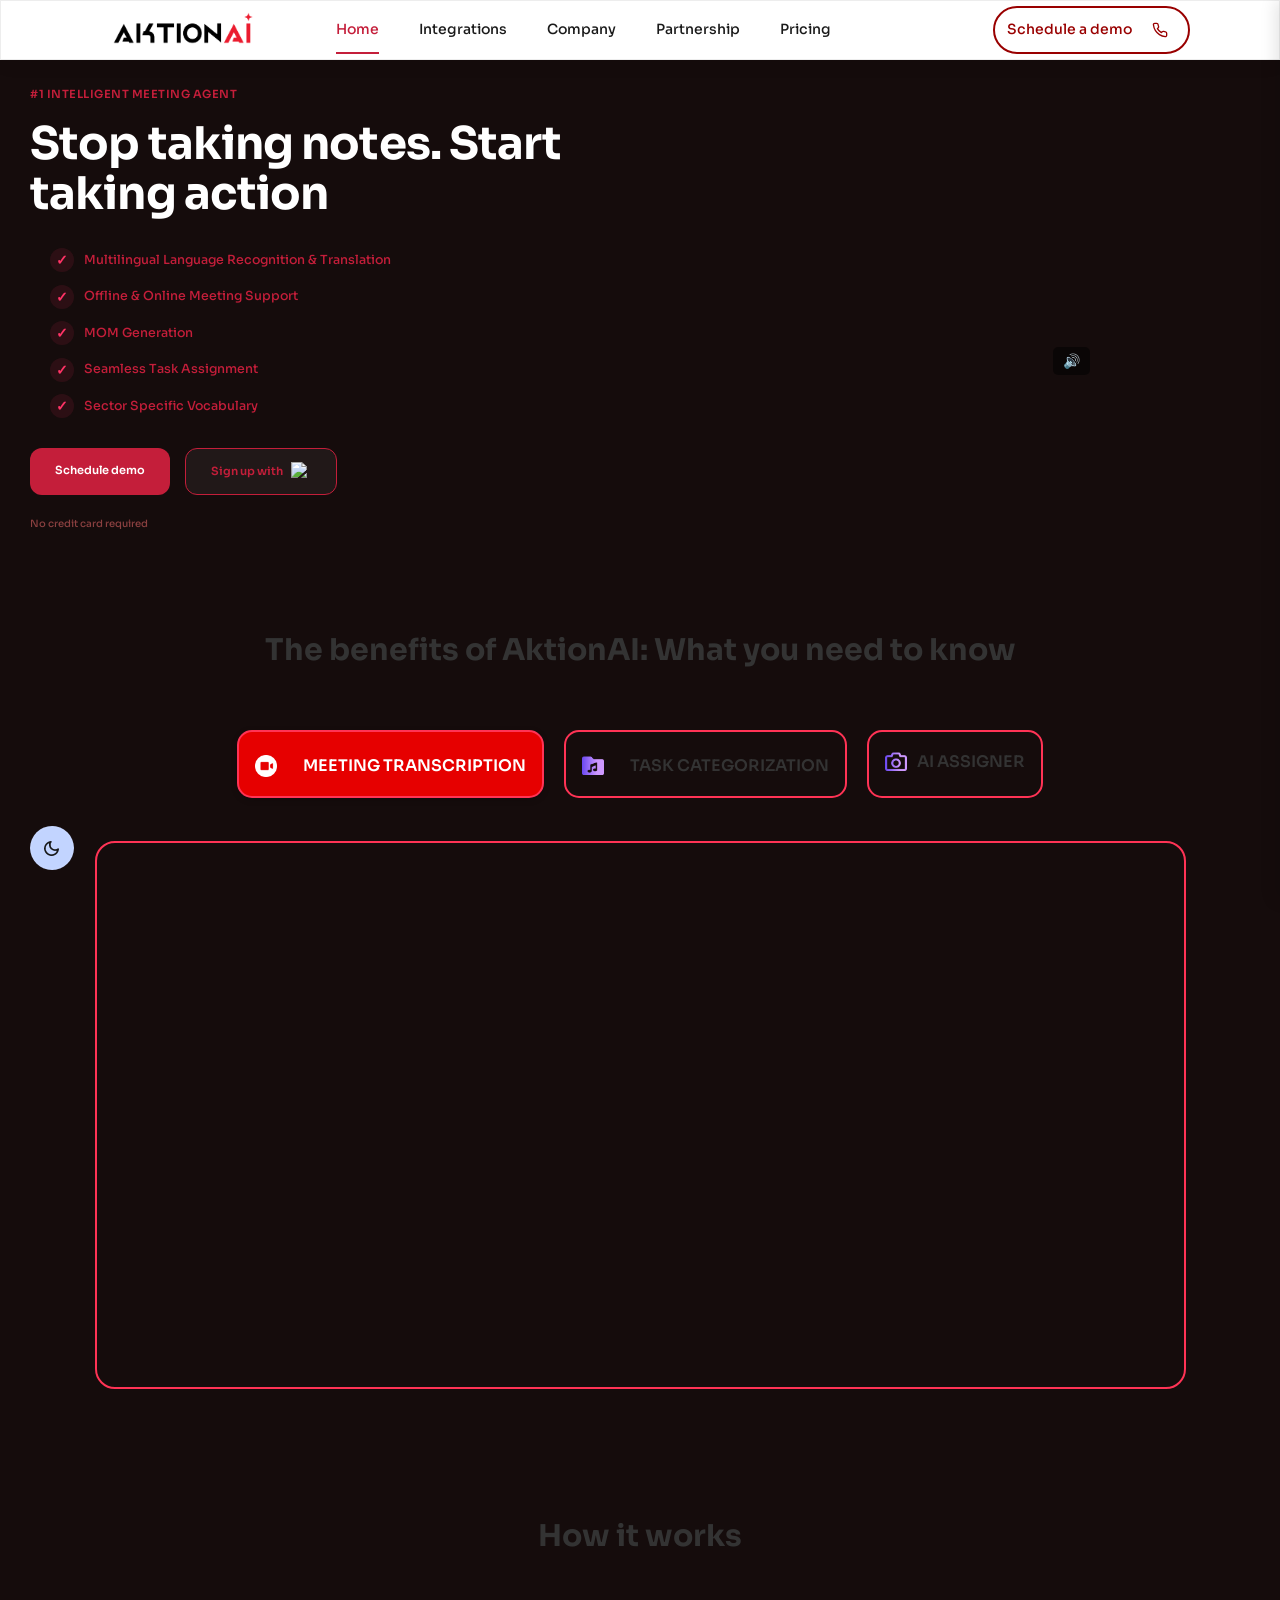
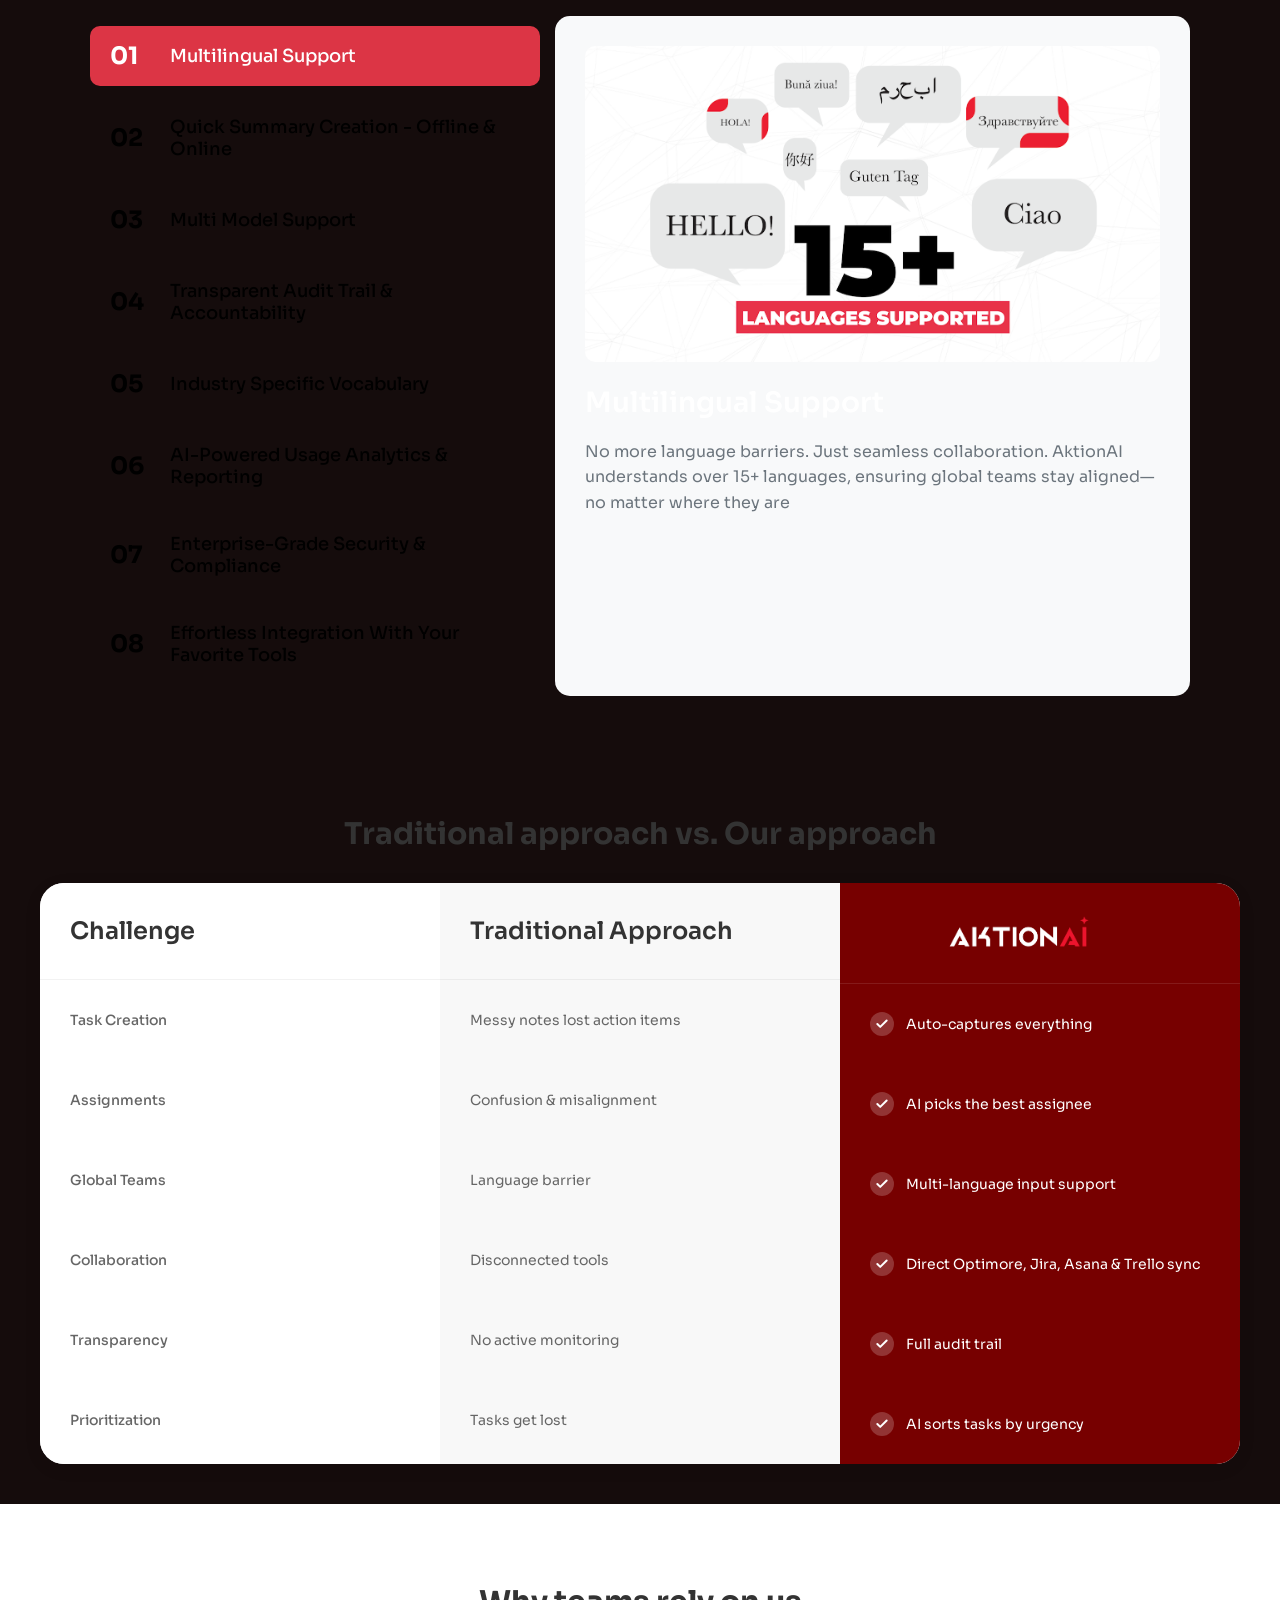
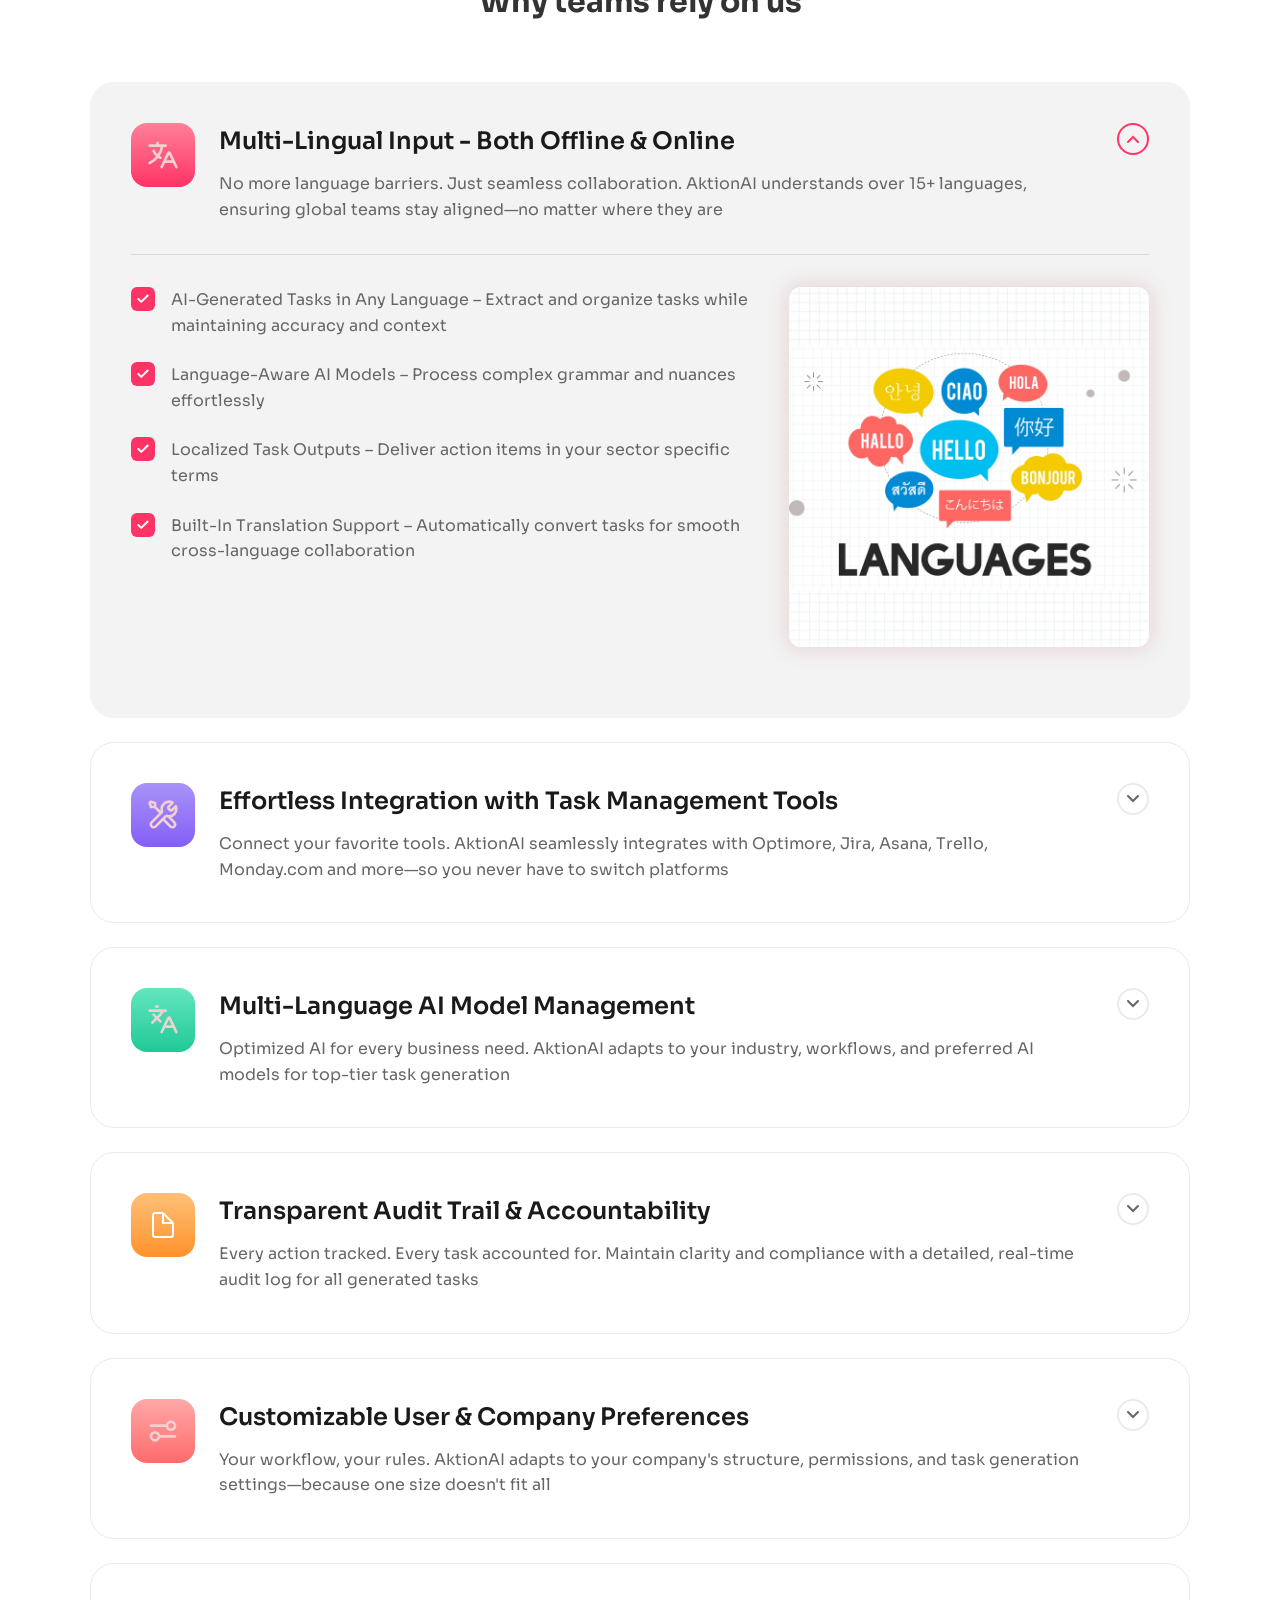
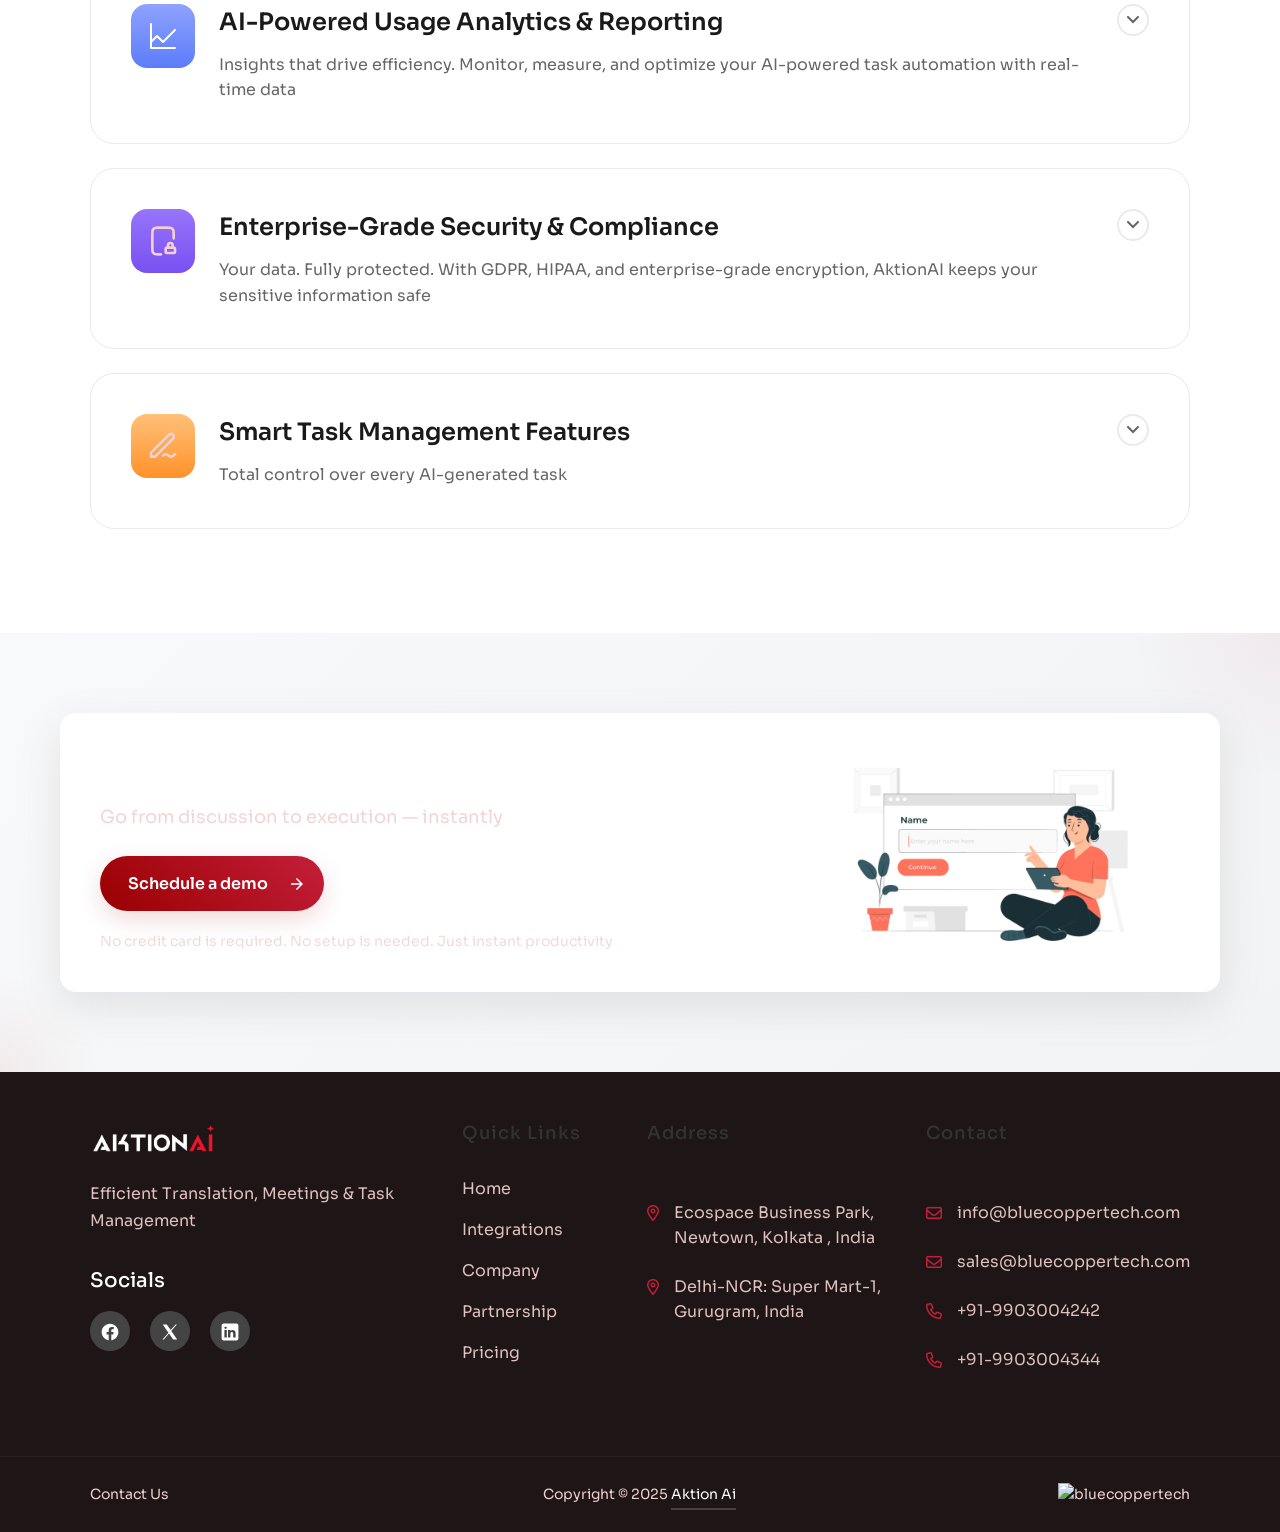
==== commit ef2e386a: "lot of changes" ====
--- a/index.html
+++ b/index.html
@@ -373,7 +373,7 @@
                             <li class="bxl-tab-item">
                                 <button class="bxl-tab-button" data-bxl-tab="8">
                                     <span class="bxl-tab-number">08</span>
-                                    <span class="bxl-tab-text">Effortless Integration with Task Management Tools</span>
+                                    <span class="bxl-tab-text">Effortless Integration With Your Favorite Tools</span>
                                 </button>
                             </li>
                         </ul>
@@ -387,7 +387,7 @@
                             <h3 class="bxl-feature-title">Multilingual Support</h3>
                             <p class="bxl-feature-desc">No more language barriers. Just seamless collaboration. AktionAI
                                 understands over 15+ languages, ensuring global teams stay aligned—no matter where they
-                                are.</p>
+                                are</p>
                         </div>
 
                         <div class="bxl-content-panel" id="bxlTab2">
@@ -396,15 +396,16 @@
                             <h3 class="bxl-feature-title">Quick Summary Creation - Offline & Online</h3>
                             <p class="bxl-feature-desc">Connect your favorite tools. AktionAI seamlessly integrates with
                                 Optimore, Jira, Asana, Trello, Monday.com and more—so you never have to switch
-                                platforms.</p>
+                                platforms</p>
                         </div>
 
                         <div class="bxl-content-panel" id="bxlTab3">
-                            <img src="assets/images/index/AI.webp" alt="Multi Model Support" class="bxl-feature-image">
+                            <img src="assets/images/screenshots/AI.png" alt="Multi Model Support"
+                                class="bxl-feature-image">
                             <h3 class="bxl-feature-title">Multi Model Support</h3>
                             <p class="bxl-feature-desc">Optimized AI for every business need. AktionAI adapts to your
                                 industry,
-                                workflows, and preferred AI models for top-tier task generation.</p>
+                                workflows, and preferred AI models for top-tier task generation</p>
                         </div>
 
                         <div class="bxl-content-panel" id="bxlTab4">
@@ -413,7 +414,7 @@
                             <h3 class="bxl-feature-title">Transparent Audit Trail & Accountability</h3>
                             <p class="bxl-feature-desc">Every action tracked. Every task accounted for. Maintain clarity
                                 and
-                                compliance with a detailed, real-time audit log for all generated tasks.</p>
+                                compliance with a detailed, real-time audit log for all generated tasks</p>
                         </div>
 
                         <div class="bxl-content-panel" id="bxlTab5">
@@ -422,7 +423,7 @@
                             <h3 class="bxl-feature-title">Industry Specific Vocabulary</h3>
                             <p class="bxl-feature-desc">Your workflow, your rules. AktionAI adapts to your company's
                                 structure,
-                                permissions, and task generation settings—because one size doesn't fit all.</p>
+                                permissions, and task generation settings—because one size doesn't fit all</p>
                         </div>
 
                         <div class="bxl-content-panel" id="bxlTab6">
@@ -431,7 +432,7 @@
                             <h3 class="bxl-feature-title">AI-Powered Usage Analytics & Reporting</h3>
                             <p class="bxl-feature-desc">Insights that drive efficiency. Monitor, measure, and optimize
                                 your
-                                AI-powered task automation with real-time data.</p>
+                                AI-powered task automation with real-time data</p>
                         </div>
 
                         <div class="bxl-content-panel" id="bxlTab7">
@@ -440,14 +441,15 @@
                             <h3 class="bxl-feature-title">Enterprise-Grade Security & Compliance</h3>
                             <p class="bxl-feature-desc">Your data. Fully protected. With GDPR, HIPAA, and
                                 enterprise-grade
-                                encryption, AktionAI keeps your sensitive information safe.</p>
+                                encryption, AktionAI keeps your sensitive information safe</p>
                         </div>
 
                         <div class="bxl-content-panel" id="bxlTab8">
                             <img src="assets/images/features/feature1.png" alt="Integration Tools"
                                 class="bxl-feature-image">
-                            <h3 class="bxl-feature-title">Effortless Integration with Task Management Tools</h3>
+                            <h3 class="bxl-feature-title">Effortless Integration With Your Favorite Tools</h3>
                             <p class="bxl-feature-desc">Connect your favorite tools. AktionAI seamlessly integrates with
+                                Google Meet, Zoom, Microsoft Teams,
                                 Optimore, Jira, Asana, Trello, Monday.com and more—so you never have to switch
                                 platforms.</p>
                         </div>
@@ -569,7 +571,7 @@
                                         stroke-linecap="round" stroke-linejoin="round" />
                                 </svg>
                             </span>
-                            Direct Optinire, Jira, Asana & Trello sync
+                            Direct Optimore, Jira, Asana & Trello sync
                         </div>
                     </div>
                     <div class="aktion-row-item">
@@ -640,7 +642,8 @@
                     </div>
 
                     <div class="action-visual">
-                        <img src="assets/images/checklist-cta.png" alt="Productivity Checklist" class="action-image">
+                        <img src="assets/images/cta-img/cta-signup.jpg" alt="Productivity Checklist"
+                            class="action-image">
                         <div class="visual-accent"></div>
                     </div>
                 </div>
@@ -660,14 +663,14 @@
                                     </a>
                                 </div>
                                 <p class="b1 desc-text">Efficient Translation, Meetings & Task Management</p>
-                                <h6 class="subtitle">Join our Newsletter</h6>
+                                <!-- <h6 class="subtitle">Join our Newsletter</h6>
                                 <form class="newsletter-form" action="#">
                                     <div class="form-group">
                                         <input type="email" placeholder="Enter Your Email Here">
                                         <button class="btn-default bg-solid-primary" type="submit"><i
                                                 class="fa-sharp fa-regular fa-arrow-right"></i></button>
                                     </div>
-                                </form>
+                                </form> -->
                                 <h6 class="subtitle">Socials </h6>
 
                                 <div class="social-icons">
@@ -730,10 +733,13 @@
 
                                         <ul class="footer-link contact-link">
                                             <li><i class="contact-icon fa-regular fa-location-dot"></i><a
-                                                    href="#">Ecospace
+                                                    target="_blank"
+                                                    href="https://www.google.com/maps/place/Ecospace+Business+Park/@22.5858076,88.4874246,17z/data=!3m1!4b1!4m6!3m5!1s0x3a020ac6499c8499:0x17c545e20b241d8d!8m2!3d22.5858027!4d88.4899995!16s%2Fg%2F1hc1jr17q?entry=ttu&g_ep=EgoyMDI0MDkyNC4wIKXMDSoASAFQAw%3D%3D">Ecospace
                                                     Business Park, Newtown, Kolkata , India
                                                 </a></li>
-                                            <li><i class="contact-icon fa-regular fa-location-dot"></i><a href="#">
+                                            <li><i class="contact-icon fa-regular fa-location-dot"></i><a
+                                                    target="_blank"
+                                                    href="https://www.google.com/maps/place/Super+Mart+1,+Dlf+Phase+4/@28.4624669,77.0847776,17z/data=!4m10!1m2!2m1!1sOffice+No.+C-062d,+Super+Mart-1,+DLF+Phase+-+4,+Gurugram,+Haryana+122009,+India.!3m6!1s0x390d18d951c8c715:0x7bd03ee1a03a14e0!8m2!3d28.4624409!4d77.0869111![base64]!16s%2Fg%2F11h7rr32hh?entry=ttu&g_ep=EgoyMDI0MDkyNC4wIKXMDSoASAFQAw%3D%3D">
                                                     Delhi-NCR: Super Mart-1, Gurugram, India
 
                                                 </a></li>
--- a/assets/css/main.css
+++ b/assets/css/main.css
@@ -3441,16 +3441,6 @@
   position: relative;
 }
 
-.prc_section_header::after {
-  content: "";
-  display: block;
-  width: 80px;
-  height: 4px;
-  background: linear-gradient(90deg, #e63946, #ff6b6b);
-  margin: 1.5rem auto 0;
-  border-radius: 2px;
-}
-
 .prc_section_title {
   font-size: 3rem;
   font-weight: 800;
@@ -3606,6 +3596,7 @@
   transform: translateX(30%) translateY(-30%) rotate(45deg);
   transform-origin: center;
   width: 150px;
+  padding-left: 25px;
   text-align: center;
   box-shadow: 0 2px 5px rgba(0, 0, 0, 0.2);
   z-index: 10;
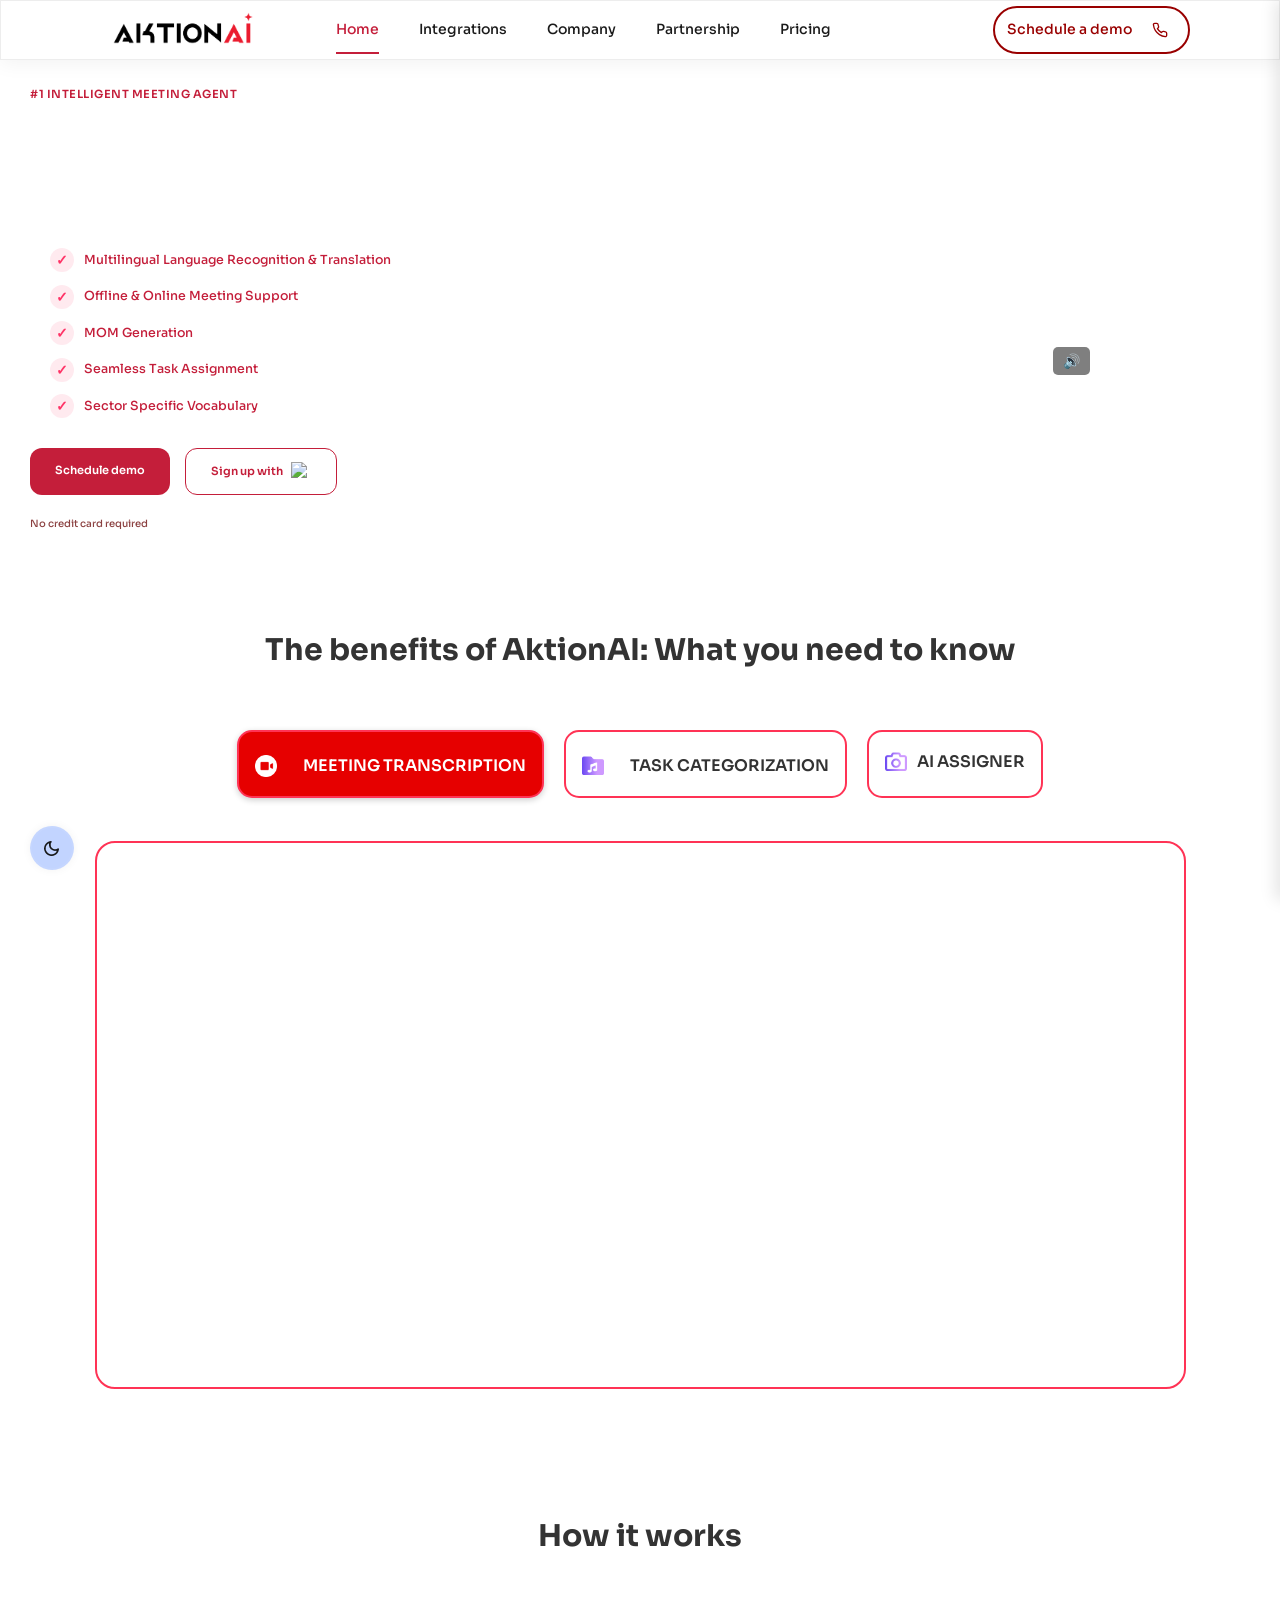
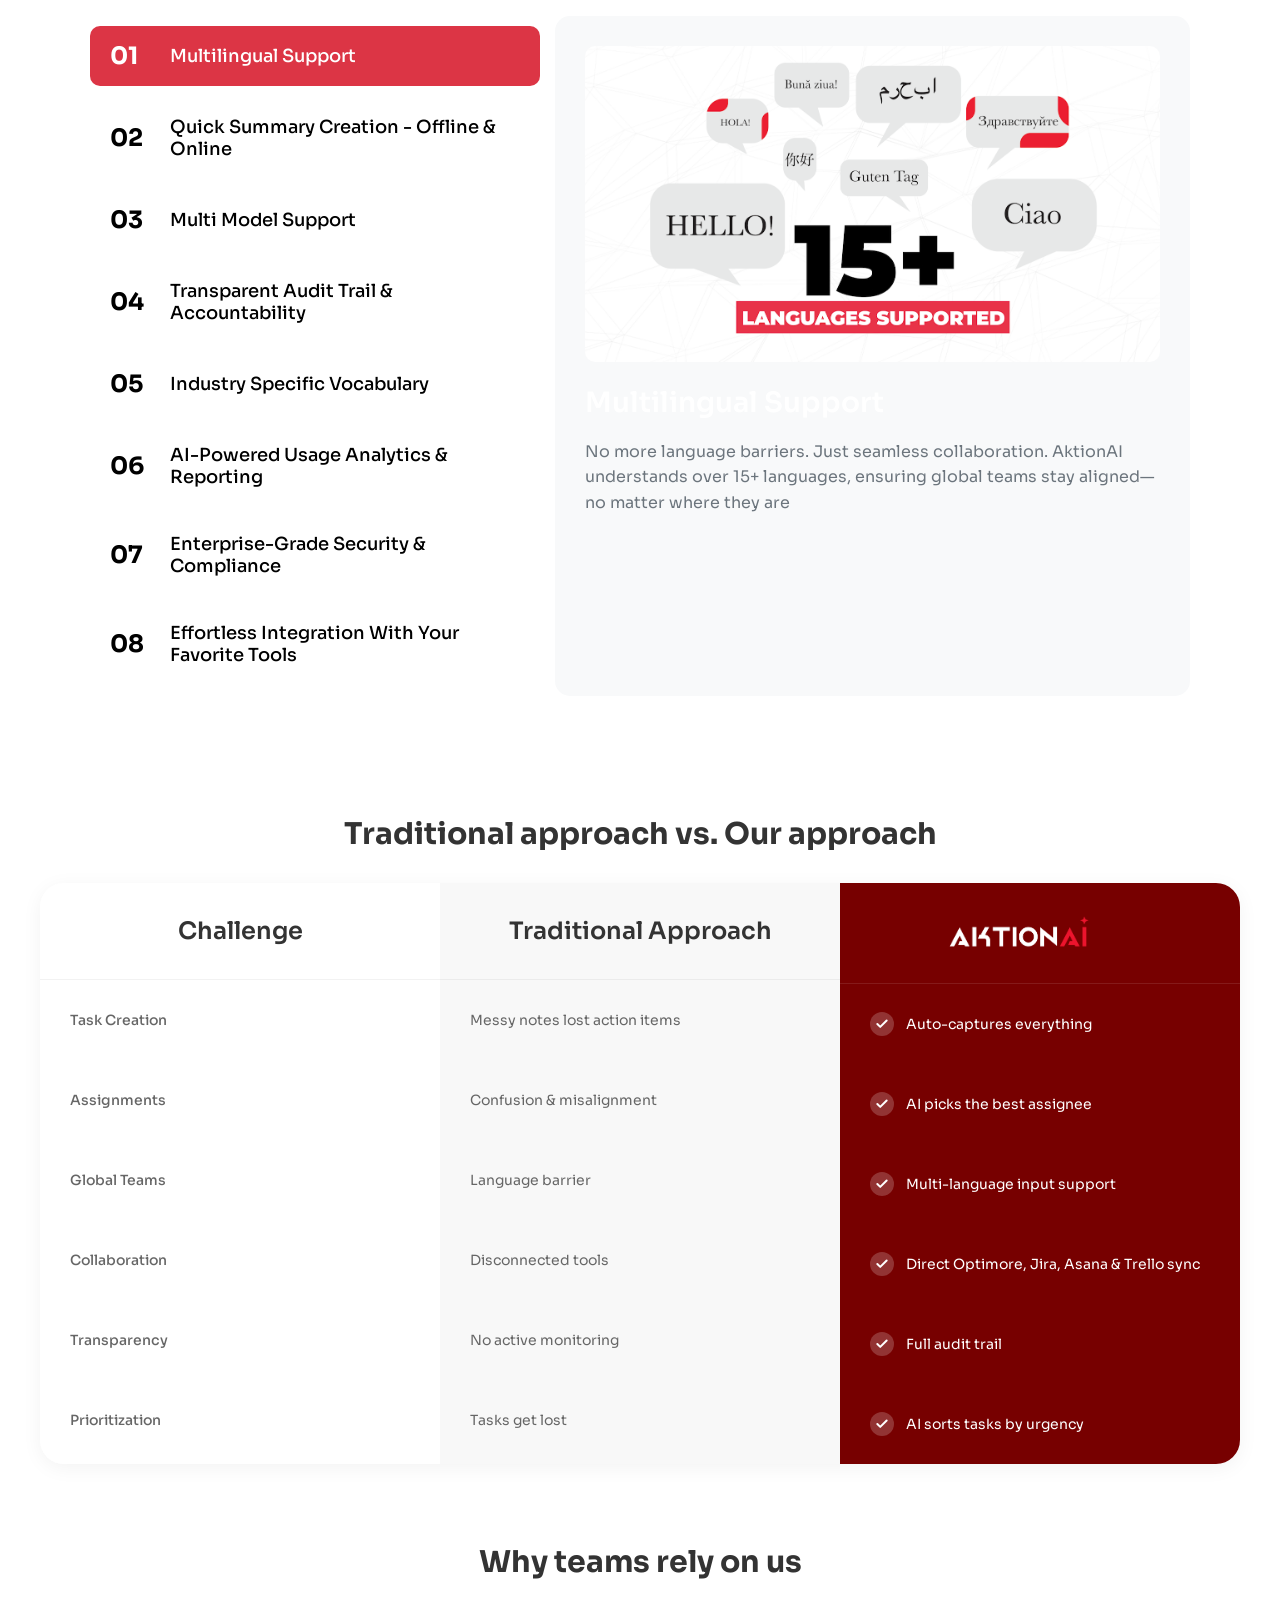
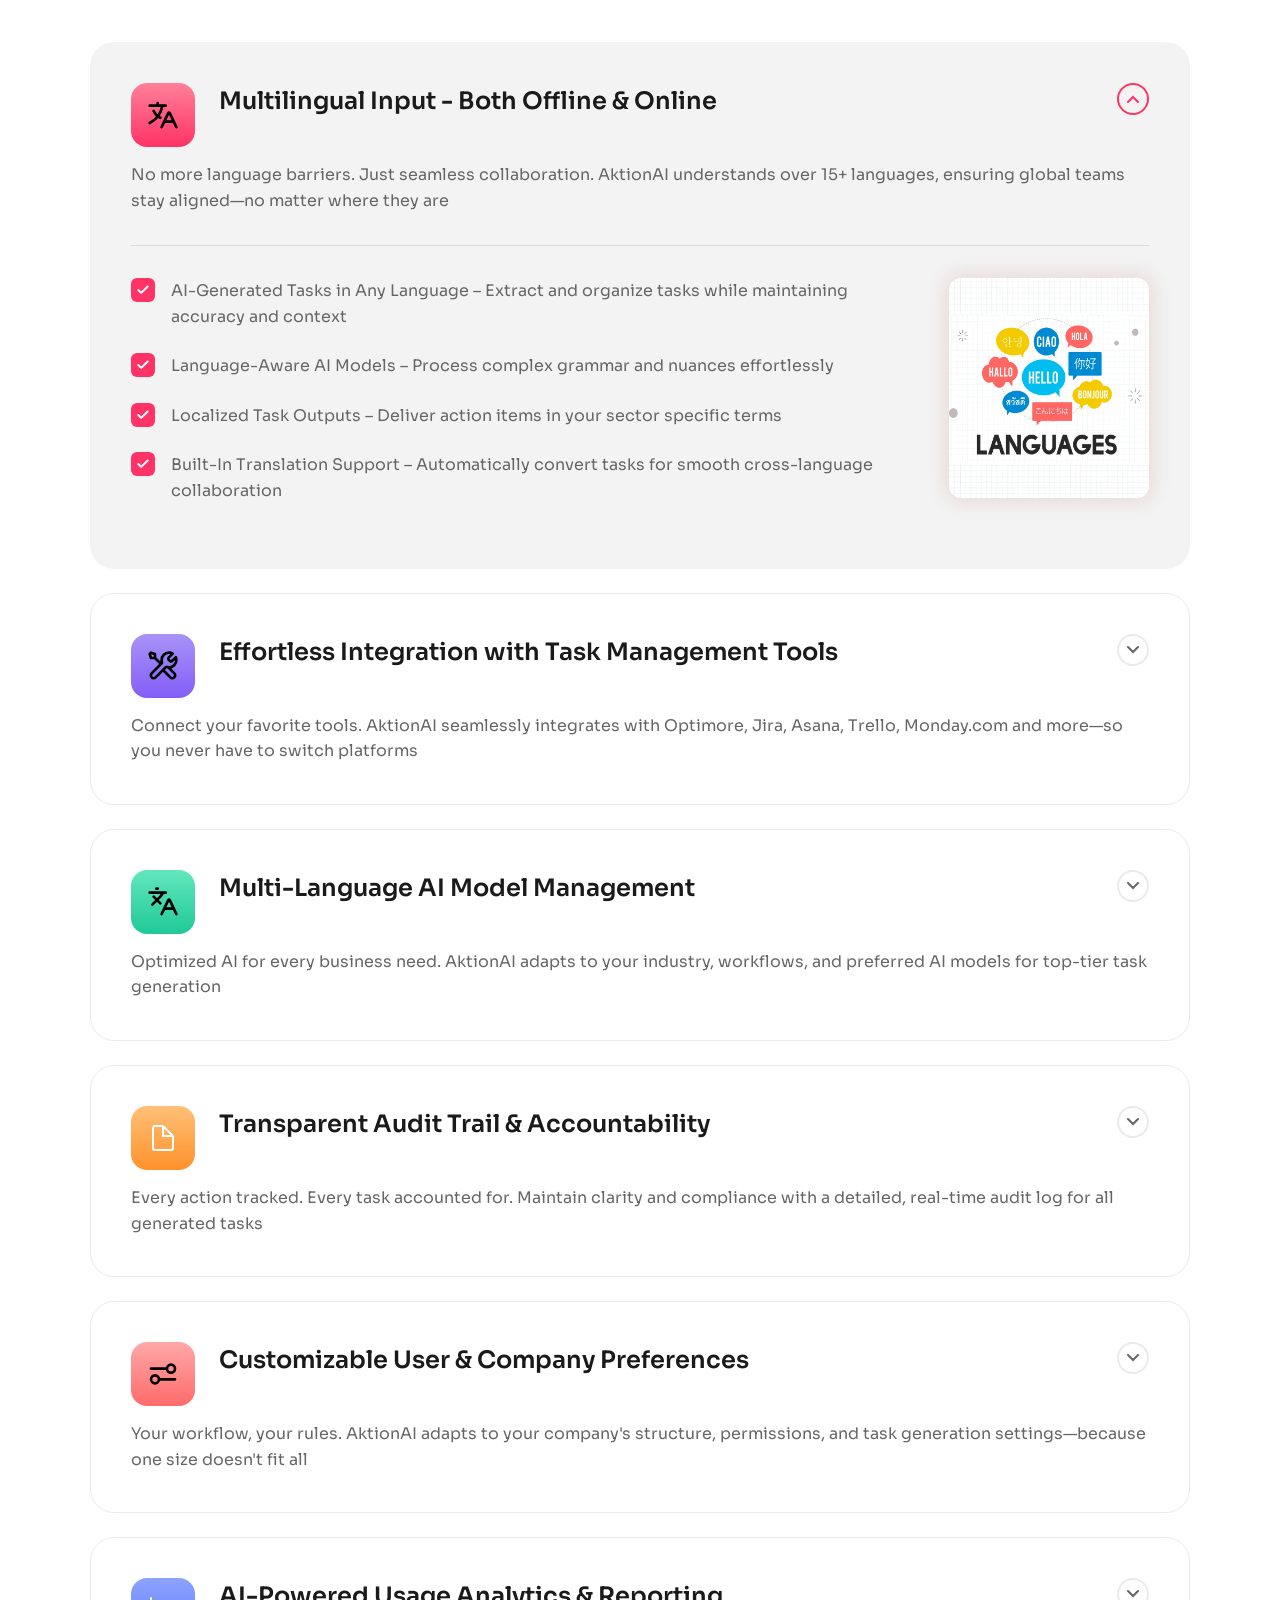
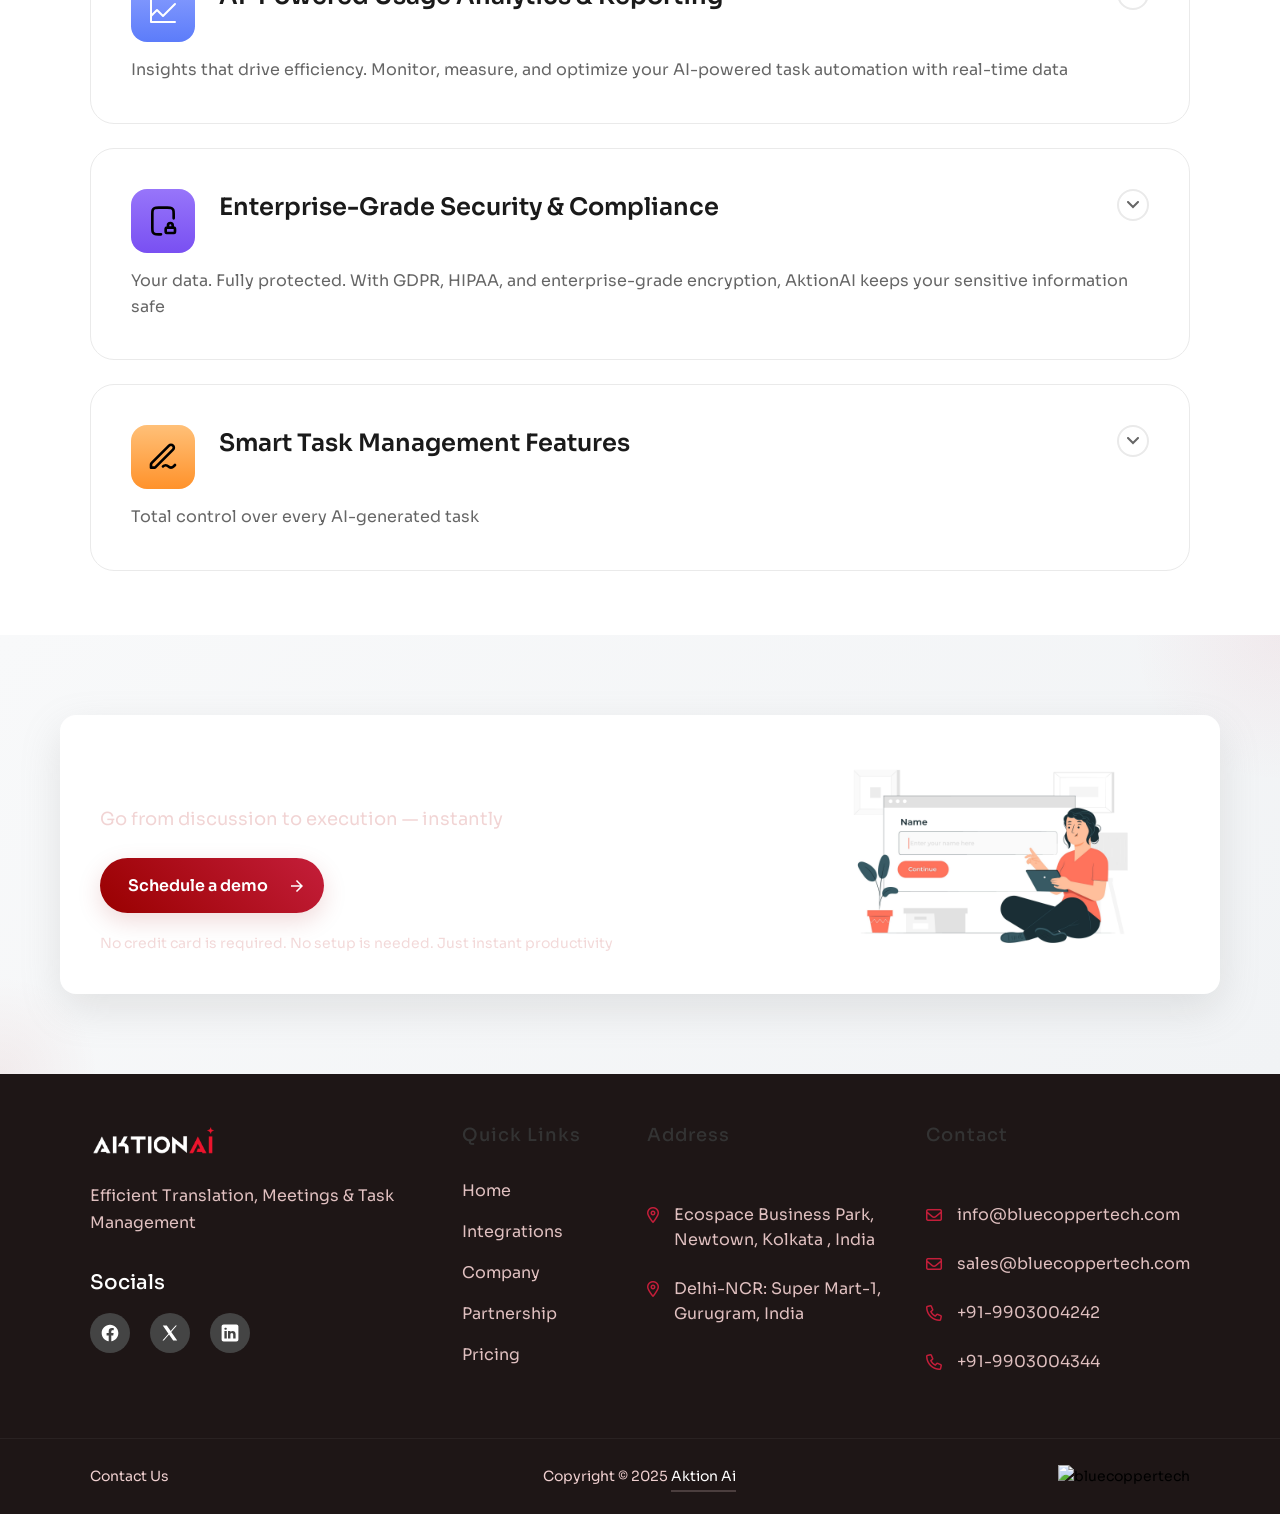
==== commit ef23acfc: "too many changes" ====
--- a/index.html
+++ b/index.html
@@ -20,7 +20,6 @@
     <link rel="stylesheet" href="assets/css/plugins/prism.css">
     <link rel="stylesheet" href="assets/css/style.css">
     <link rel="stylesheet" href="assets/css/main.css">
-
 </head>
 
 <body>
@@ -50,7 +49,7 @@
                     <img src="assets/images/logo/Aktion-AI-logo.png" alt="Aktion AI Logo">
                 </a>
 
-                <button class="aktion-mobile-toggle-1">
+                <button class="aktion-mobile-toggle">
                     <svg width="24" height="24" viewBox="0 0 24 24" fill="none">
                         <path d="M3 12H21M3 6H21M3 18H21" stroke="currentColor" stroke-width="2"
                             stroke-linecap="round" />
@@ -86,7 +85,7 @@
                         </svg>
                     </span>
                 </a>
-                <button class="aktion-mobile-toggle">
+                <button class="aktion-mobile-toggle-1">
                     <svg width="24" height="24" viewBox="0 0 24 24" fill="none">
                         <path d="M3 12H21M3 6H21M3 18H21" stroke="currentColor" stroke-width="2"
                             stroke-linecap="round" />
@@ -625,7 +624,7 @@
                 <!-- Call to Action Card -->
                 <div class="action-panel">
                     <div class="action-content">
-                        <h2 class="action-title">Sign up for AktionAi today!</h2>
+                        <h2 class="action-title">Sign up for AktionAI today!</h2>
                         <p class="action-description">Go from discussion to execution — instantly</p>
 
                         <a href="#" class="action-button">
@@ -804,16 +803,12 @@
             </div>
         </div>
 
-        <div class="rbt-progress-parent">
-            <svg class="rbt-back-circle svg-inner" width="100%" height="100%" viewBox="-1 -1 102 102">
-                <path d="M50,1 a49,49 0 0,1 0,98 a49,49 0 0,1 0,-98" />
-            </svg>
-        </div>
+
 
     </main>
 
     <!-- All Scripts  -->
-    <div class="rbt-progress-parent">
+    <div class="rbt-progress-parent" style="display: none;">
         <svg class="rbt-back-circle svg-inner" width="100%" height="100%" viewBox="-1 -1 102 102">
             <path d="M50,1 a49,49 0 0,1 0,98 a49,49 0 0,1 0,-98" />
         </svg>
--- a/assets/css/style.css
+++ b/assets/css/style.css
@@ -13483,6 +13483,7 @@
   transition: transform 0.65s cubic-bezier(0.05, 0.2, 0.1, 1),
     box-shadow 0.65s cubic-bezier(0.05, 0.2, 0.1, 1);
 }
+
 .team::before {
   position: absolute;
   bottom: 0;
@@ -13500,6 +13501,7 @@
   transition: opacity 0.65s cubic-bezier(0.05, 0.2, 0.1, 1);
   cursor: pointer;
 }
+
 .team::after {
   position: absolute;
   bottom: 0;
@@ -13517,6 +13519,38 @@
   transition: opacity 0.65s cubic-bezier(0.05, 0.2, 0.1, 1);
   cursor: pointer;
   opacity: 0;
+}
+
+/* Mobile and tablet: Default active state */
+@media (max-width: 991px) {
+  .team {
+    transform: translateY(-10px);
+    box-shadow: 0 25px 55px rgba(253, 71, 102, 0.22%);
+  }
+
+  .team::before {
+    opacity: 0;
+  }
+
+  .team::after {
+    opacity: 1;
+  }
+}
+
+/* Desktop: Hover based effects */
+@media (min-width: 992px) {
+  .team:hover {
+    transform: translateY(-10px);
+    box-shadow: 0 25px 55px rgba(253, 71, 102, 0.22%);
+  }
+
+  .team:hover::before {
+    opacity: 0;
+  }
+
+  .team:hover::after {
+    opacity: 1;
+  }
 }
 .team .thumbnail {
   display: block;
@@ -17513,6 +17547,7 @@
 }
 
 .rbt-progress-parent {
+  display: none;
   position: fixed;
   right: 30px;
   bottom: 30px;
@@ -19295,7 +19330,7 @@
 }
 .footer-style-3 .footer-top {
   background: var(--color-blackest);
-  padding: 50px 0 30px 0;
+  padding: 50px 0 10px 0;
 }
 @media only screen and (max-width: 767px) {
   .footer-style-3 .footer-top {
@@ -24929,7 +24964,7 @@
   color: var(--color-primary);
 }
 
-.contact-div{
-  display: flex!important;
+.contact-div {
+  display: flex !important;
 }
 /*# sourceMappingURL=../maps/style.css.map */
--- a/assets/css/main.css
+++ b/assets/css/main.css
@@ -1,3 +1,35 @@
+/* Add these styles to your CSS file */
+
+/* Default dark mode styles */
+:root[data-theme="dark"],
+[data-theme="dark"] {
+  --background-color: #121212 !important; /* Dark background */
+  --text-color: #ffffff !important; /* Light text */
+  /* Add other dark mode variables as needed */
+}
+
+/* Light mode styles */
+:root[data-theme="light"],
+[data-theme="light"] {
+  --background-color: #ffffff !important; /* Light background */
+  --text-color: #000000 !important; /* Dark text */
+  /* Add other light mode variables as needed */
+}
+
+/* Apply the variables */
+body {
+  background-color: var(--background-color) !important;
+  color: var(--text-color) !important;
+  transition: background-color 0.3s ease, color 0.3s ease !important;
+}
+
+/* Add active state styling for the switcher buttons */
+#my_switcher a.active {
+  /* Style for the active button */
+  font-weight: bold !important;
+  /* Add other styles as needed */
+}
+
 /* Main Navbar Styles */
 .aktion-navbar {
   position: fixed;
@@ -613,6 +645,7 @@
 
 .aktion-feature-image {
   width: 100%;
+  max-width: 200px;
   border-radius: var(--radius);
   margin-bottom: 30px;
   box-shadow: var(--shadow-primary);
@@ -726,14 +759,18 @@
 }
 
 .aktion-column-header {
+  /* display: flex; */
+  /* align-items: center; */
   padding: 30px;
   border-bottom: 1px solid rgba(0, 0, 0, 0.05);
 }
 
 .aktion-header-title {
   font-size: 24px;
+  /* margin: 0 auto; */
   font-weight: 600;
   color: #333;
+  text-align: center;
   margin: 0;
 }
 
@@ -1155,7 +1192,7 @@
 }
 /* Features section */
 .aktion-features-section {
-  padding: 80px 0;
+  padding: 40px 0;
   background: #ffffff;
 }
 
@@ -1242,6 +1279,7 @@
 
 .aktion-feature-intro {
   flex: 1;
+  align-items: center;
 }
 
 .aktion-feature-title3 {
@@ -1354,7 +1392,7 @@
   }
 
   .aktion-feature-image {
-    width: 300px;
+    max-width: 200px;
   }
 }
 
@@ -1363,6 +1401,9 @@
     font-size: 28px;
     padding: 0 20px;
   }
+  .aktion-feature-title3 {
+    font-size: 16px;
+  }
 
   .aktion-feature-item {
     padding: 24px;
@@ -1388,7 +1429,7 @@
   }
 
   .aktion-feature-description {
-    font-size: 15px;
+    font-size: 12px;
   }
 
   .aktion-feature-item.active .aktion-feature-content {
@@ -1397,6 +1438,8 @@
 
   .aktion-feature-image {
     width: 100%;
+    max-width: 300px;
+    margin: 0 auto;
     margin-top: 24px;
   }
 
@@ -2601,10 +2644,13 @@
   /* justify-content: center; */
   gap: 20px;
   margin-top: 10px;
+  margin-bottom: 20px;
 }
 
 .social-icons a {
-  display: inline-block;
+  display: flex;
+  align-items: center;
+  justify-content: center;
   width: 40px;
   height: 40px;
   text-align: center;
@@ -3895,3 +3941,232 @@
     margin-top: 30px;
   }
 }
+
+/* Pricing page new design 3rd */
+
+
+.opti_price_container {
+    max-width: 1200px;
+    margin: 0 auto;
+    padding: 2rem 1rem;
+}
+
+.opti_price_heading {
+    text-align: center;
+    margin-bottom: 3rem;
+}
+
+.opti_price_heading h2 {
+    font-size: 2.5rem;  /* Increased from 2.2rem */
+    margin-bottom: 0.5rem;
+    color: #1d3557;
+}
+
+.opti_price_heading p {
+    color: #6c757d;
+    max-width: 600px;
+    margin: 0 auto;
+    font-size: 1.1rem;  /* Increased from default */
+}
+
+.opti_price_grid {
+    display: grid;
+    grid-template-columns: repeat(auto-fit, minmax(300px, 1fr));  /* Increased min width */
+    gap: 2rem;
+}
+
+.opti_price_card {
+    background: white;
+    border-radius: 12px;
+    box-shadow: 0 10px 30px rgba(0,0,0,0.05);
+    overflow: hidden;
+    transition: transform 0.3s ease, box-shadow 0.3s ease;
+    position: relative;
+}
+
+.opti_price_card:hover {
+    transform: translateY(-5px);
+    box-shadow: 0 15px 35px rgba(0,0,0,0.1);
+}
+
+.opti_price_card_premier {
+    border: 2px solid #e63946;
+}
+
+.opti_price_header {
+    background: white;
+    padding: 1.5rem;
+    text-align: center;
+    border-bottom: 1px solid #dee2e6;
+    position: relative;
+}
+
+.opti_price_title {
+    font-size: 1.8rem;  /* Increased from 1.5rem */
+    font-weight: 700;
+    margin-bottom: 0.5rem;
+    color: #1d3557;
+}
+
+.opti_price_amount {
+    font-size: 1.3rem;  /* Increased from 1.1rem */
+    color: #e63946;
+    font-weight: 600;
+    margin-bottom: 0.5rem;
+}
+
+.opti_price_amount_strike {
+    text-decoration: line-through;
+    font-size: 1.1rem;  /* Increased from 0.9rem */
+    color: #6c757d;
+    display: block;
+    margin-top: 0.25rem;
+}
+
+.opti_price_intro {
+    font-size: 0.95rem;  /* Increased from 0.8rem */
+    color: #6c757d;
+    margin-bottom: 0.25rem;
+}
+
+.opti_price_quote {
+    display: inline-block;
+    margin-top: 0.75rem;
+    background-color: #e63946;
+    color: white;
+    padding: 0.6rem 1.2rem;  /* Slightly increased padding */
+    border-radius: 4px;
+    text-decoration: none;
+    font-size: 1rem;  /* Increased from 0.9rem */
+    font-weight: 500;
+    transition: background-color 0.3s ease;
+}
+
+.opti_price_quote:hover {
+    background-color: #d32f2f;
+}
+
+.opti_price_features {
+    padding: 1.5rem;
+}
+
+.opti_feature_item {
+    display: flex;
+    align-items: flex-start;
+    margin-bottom: 1rem;
+    font-size: 1rem;  /* Increased from 0.9rem */
+}
+
+.opti_feature_heading {
+    font-weight: 600;
+    margin-top: 1.5rem;
+    margin-bottom: 0.75rem;
+    color: #1d3557;
+    border-bottom: 1px solid #dee2e6;
+    padding-bottom: 0.5rem;
+    font-size: 1.2rem;  /* Added explicit size */
+}
+
+.opti_feature_icon {
+    margin-right: 0.75rem;
+    margin-top: 0.25rem;
+    font-size: 1.1rem;  /* Increased icon size */
+}
+
+.opti_icon_check {
+    color: #e63946;
+}
+
+.opti_icon_times {
+    color: #6c757d;
+}
+
+.opti_feature_name {
+    flex: 1;
+}
+
+.opti_feature_limits {
+    list-style: none;
+    margin-top: 0.5rem;
+    margin-left: 1.75rem;
+}
+
+.opti_feature_limit_item {
+    margin-bottom: 0.5rem;
+    font-size: 0.95rem;  /* Increased from 0.85rem */
+    color: #6c757d;
+    position: relative;
+    padding-left: 1rem;
+}
+
+.opti_feature_limit_item::before {
+    content: "•";
+    position: absolute;
+    left: 0;
+    color: #e63946;
+}
+
+.opti_price_cta {
+    padding: 1.5rem;
+    text-align: center;
+    border-top: 1px solid #dee2e6;
+}
+
+.opti_price_button {
+    display: inline-block;
+    width: 100%;
+    padding: 0.9rem 1.5rem;  /* Increased from 0.75rem */
+    background-color: white;
+    color: #e63946;
+    border: 2px solid #e63946;
+    border-radius: 6px;
+    font-weight: 600;
+    text-decoration: none;
+    transition: all 0.3s ease;
+    font-size: 1.1rem;  /* Increased from 0.95rem */
+}
+
+.opti_price_button:hover {
+    background-color: #e63946;
+    color: white;
+}
+
+.opti_price_button_premier {
+    background-color: #e63946;
+    color: white;
+}
+
+.opti_price_button_premier:hover {
+    background-color: #d32f2f;
+}
+
+.opti_price_badge {
+    position: absolute;
+    top: 0;
+    right: 1.5rem;
+    background-color: #e63946;
+    color: white;
+    font-size: 0.9rem;  /* Increased from 0.8rem */
+    padding: 0.4rem 0.75rem;  /* Slightly increased padding */
+    border-radius: 0 0 6px 6px;
+    font-weight: 500;
+}
+
+@media (max-width: 768px) {
+    .opti_price_grid {
+        grid-template-columns: repeat(auto-fit, minmax(280px, 1fr));
+        gap: 1.5rem;
+    }
+    
+    .opti_price_header {
+        padding: 1.25rem;
+    }
+    
+    .opti_price_features {
+        padding: 1.25rem;
+    }
+    
+    .opti_price_cta {
+        padding: 1.25rem;
+    }
+}
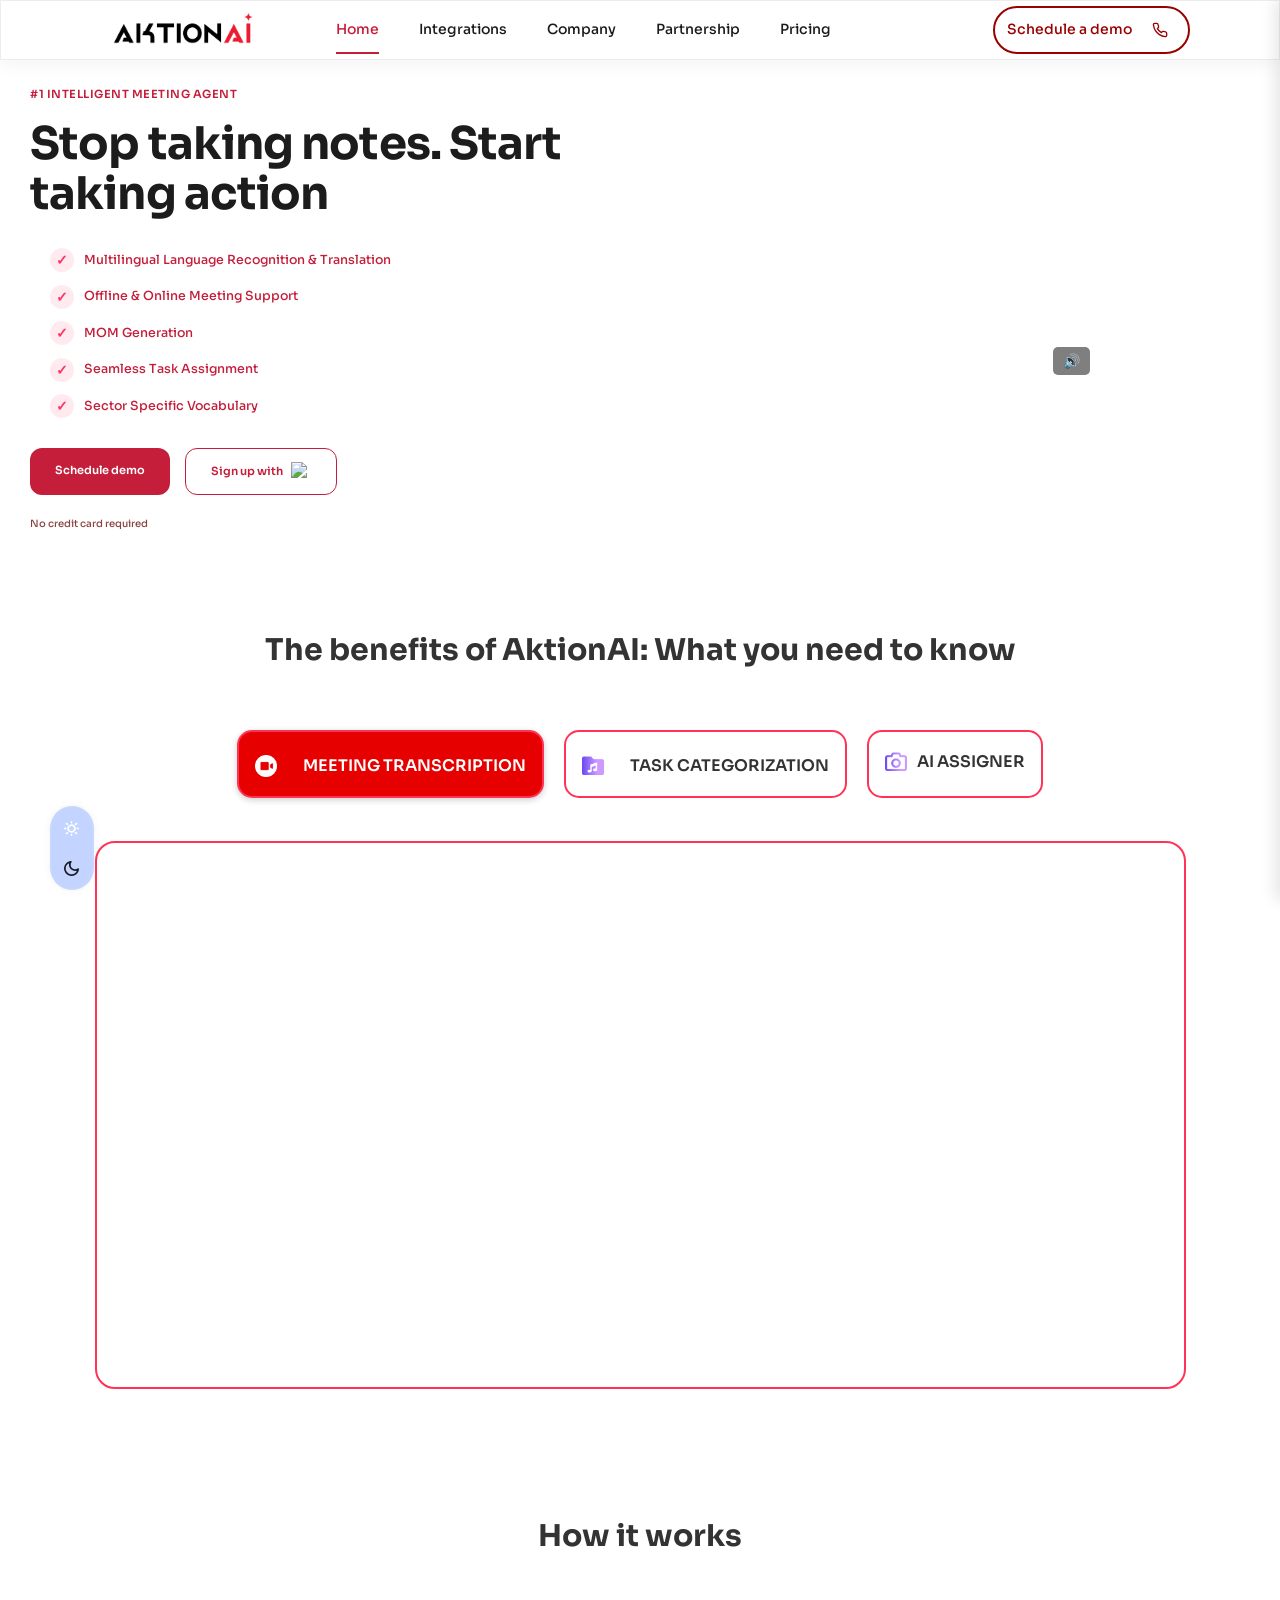
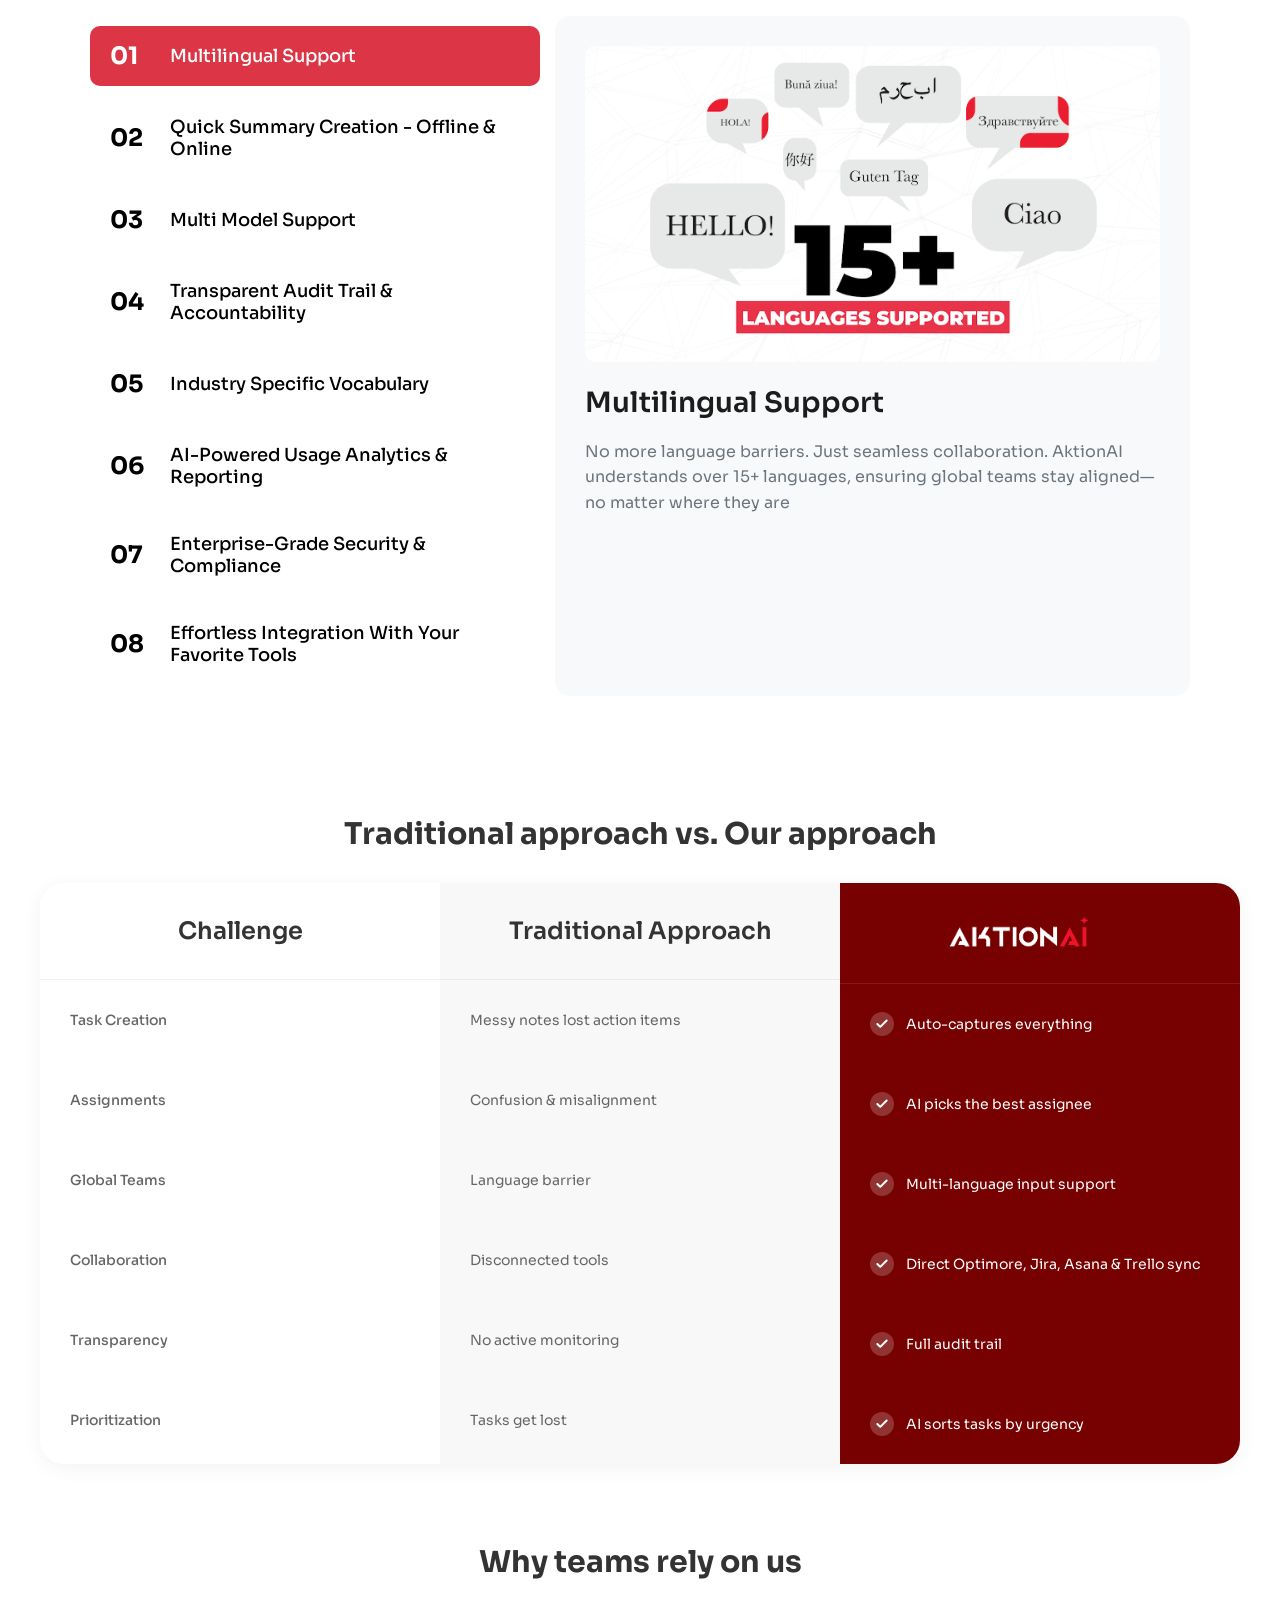
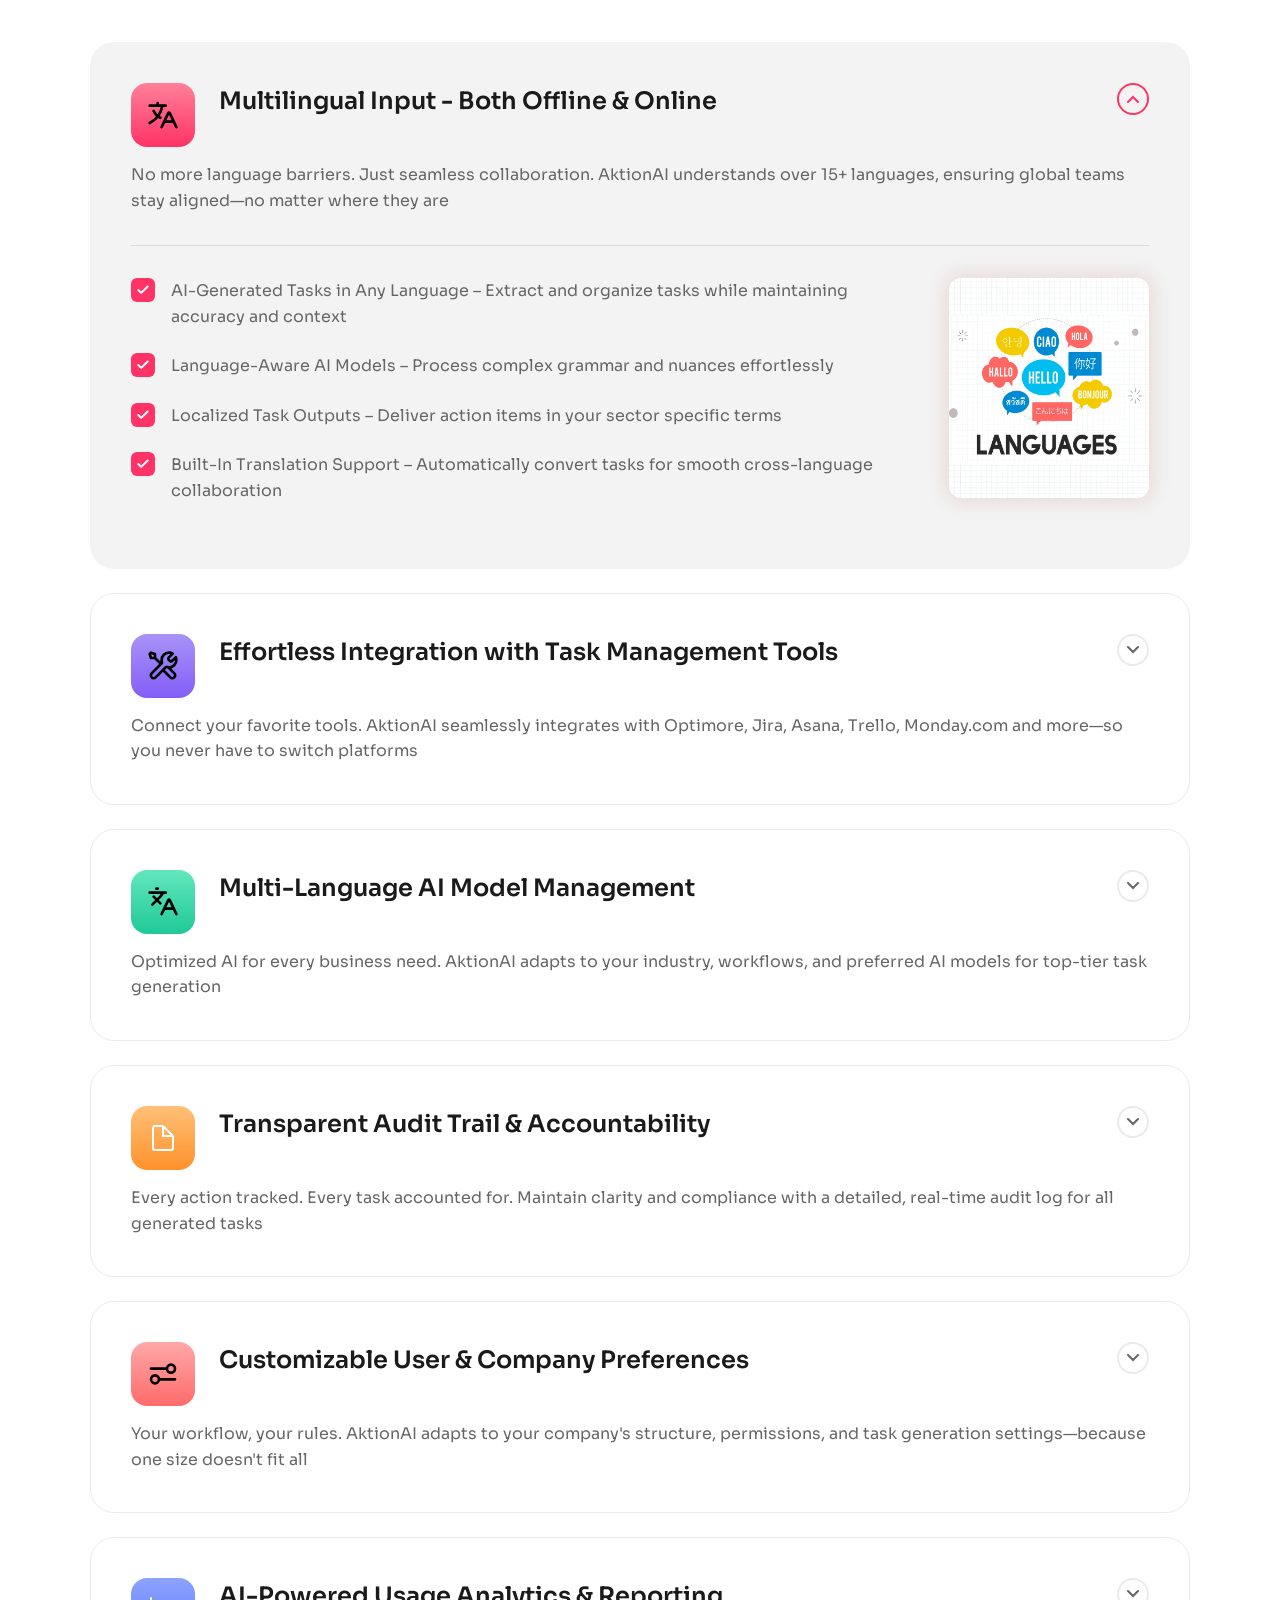
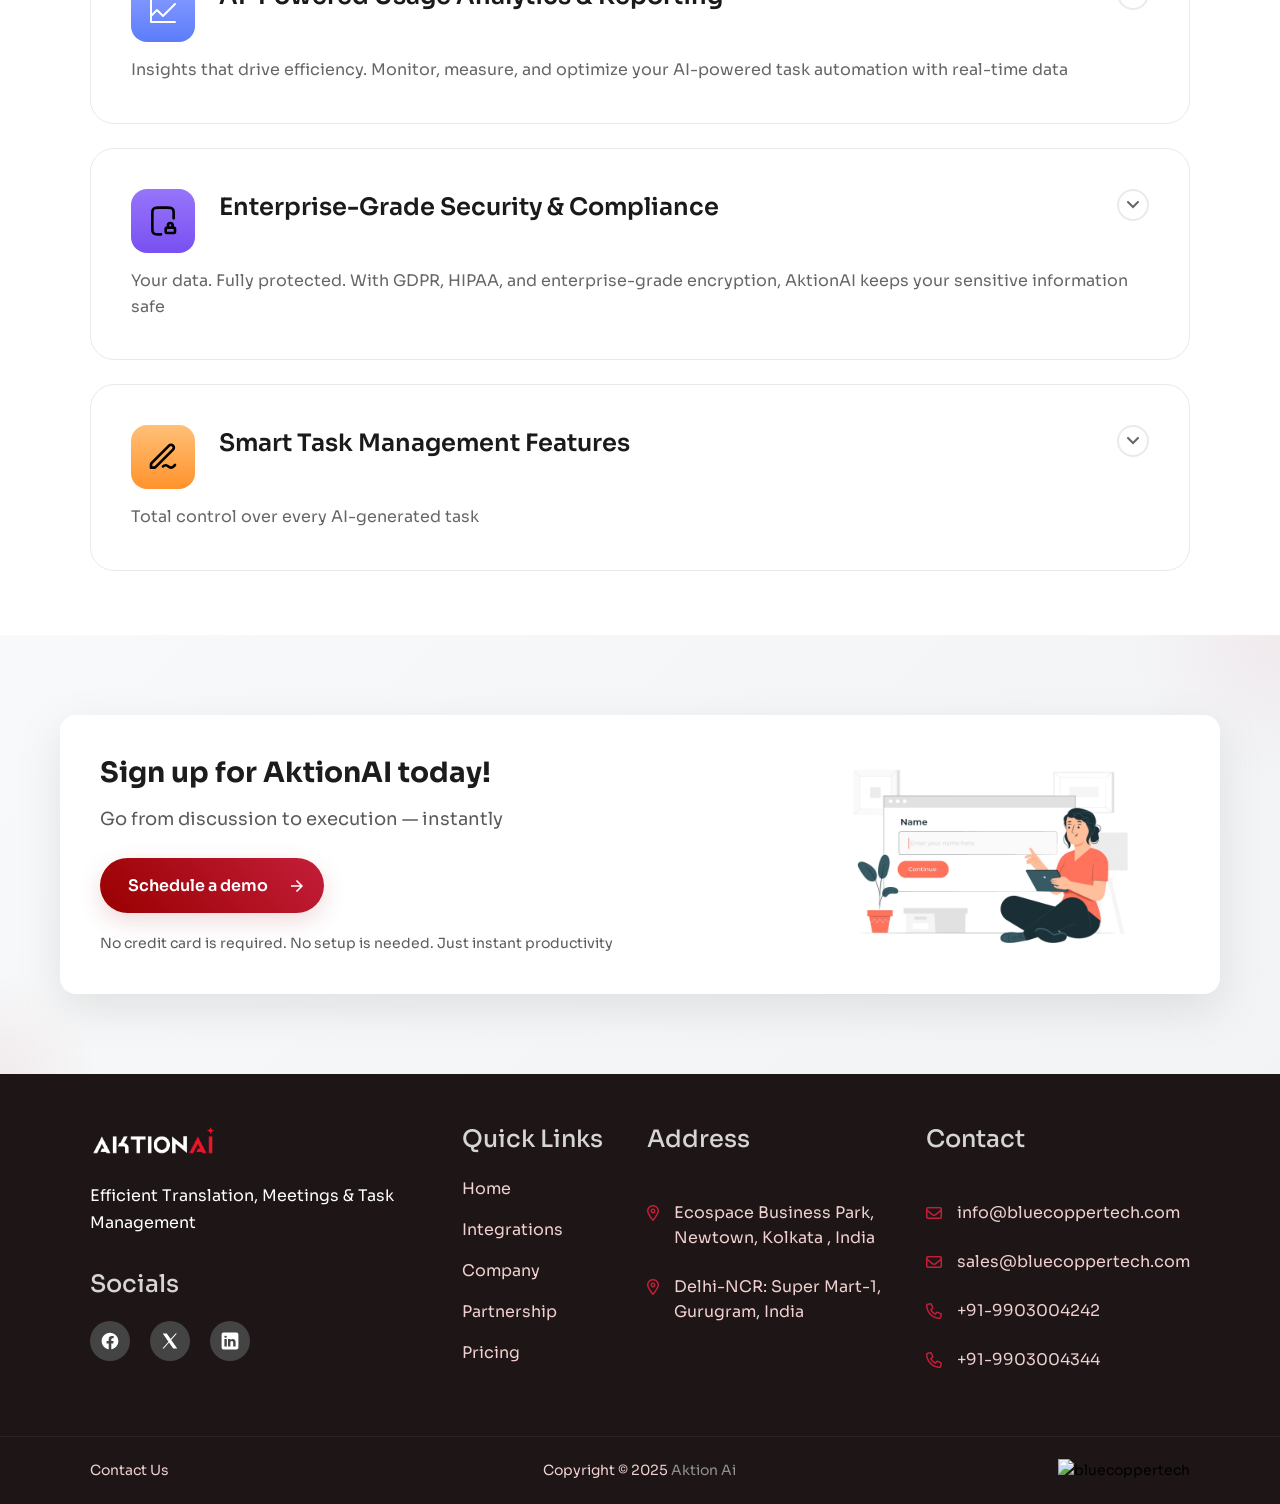
==== commit c1e7877a: "dark mode fixed" ====
--- a/index.html
+++ b/index.html
@@ -20,6 +20,36 @@
     <link rel="stylesheet" href="assets/css/plugins/prism.css">
     <link rel="stylesheet" href="assets/css/style.css">
     <link rel="stylesheet" href="assets/css/main.css">
+    <script>
+        (function () {
+            // Force light mode at load
+            localStorage.setItem('theme', 'light');
+            document.documentElement.setAttribute('data-theme', 'light');
+
+            // Override theme switcher functionality
+            document.addEventListener('DOMContentLoaded', () => {
+                const switcher = document.getElementById('my_switcher');
+                if (switcher) {
+                    switcher.querySelectorAll('.setColor').forEach(item => {
+                        item.addEventListener('click', (e) => {
+                            if (item.getAttribute('data-theme') === 'dark') {
+                                e.preventDefault(); // Stop the dark mode switch
+                                // alert("Dark mode is disabled!"); // Optional - You can remove this
+                            } else {
+                                localStorage.setItem('theme', 'light');
+                                document.documentElement.setAttribute('data-theme', 'light');
+                            }
+                        });
+                    });
+                }
+            });
+        })();
+        document.addEventListener('DOMContentLoaded', () => {
+            document.body.classList.remove('active-dark-mode');
+        });
+
+    </script>
+
 </head>
 
 <body>
@@ -75,7 +105,7 @@
                     </li>
                 </ul>
 
-                <a href="/contact.html" class=" d-sm-none d-md-block aktion-demo-btn">
+                <a href="/contact.html" class=" aktion-demo-btn">
                     Schedule a demo
                     <span class="aktion-phone-icon">
                         <svg viewBox="0 0 24 24" fill="none">
@@ -670,7 +700,7 @@
                                                 class="fa-sharp fa-regular fa-arrow-right"></i></button>
                                     </div>
                                 </form> -->
-                                <h6 class="subtitle">Socials </h6>
+                                <h4 class="subtitle-new">Socials </h4>
 
                                 <div class="social-icons">
 
@@ -710,7 +740,7 @@
                         <div class="col-lg-2 col-md-6 col-sm-6 col-12">
                             <div class="rainbow-footer-widget">
                                 <div class="widget-menu-bottom">
-                                    <h4 class="title">Quick Links</h4>
+                                    <h4 class="subtitle-new">Quick Links</h4>
                                     <div class="inner">
                                         <ul class="footer-link link-hover">
                                             <li><a href="index.html">Home</a></li>
@@ -727,7 +757,7 @@
                         <div class="col-lg-3 col-md-6 col-sm-6 col-12">
                             <div class="rainbow-footer-widget">
                                 <div class="widget-menu-top">
-                                    <h4 class="title">Address</h4>
+                                    <h4 class="subtitle-new">Address</h4>
                                     <div class="inner contact-div ">
 
                                         <ul class="footer-link contact-link">
@@ -750,7 +780,7 @@
                         <div class="col-lg-3 col-md-6 col-sm-6 col-12">
                             <div class="rainbow-footer-widget">
                                 <div class="widget-menu-top">
-                                    <h4 class="title">Contact</h4>
+                                    <h4 class="subtitle-new">Contact</h4>
                                     <div class="inner contact-div ">
                                         <ul class="footer-link contact-link">
                                             <li><i class="contact-icon fa-sharp fa-regular fa-envelope"></i><a
@@ -791,8 +821,8 @@
                     </div>
                     <div class="col-lg-4 col-md-4 col-sm-12">
                         <div class="copyright-center text-center">
-                            <p class="copyright-text mb-0">Copyright © 2025 <a href="/"
-                                    class="btn-read-more"><span>Aktion Ai</span></a></p>
+                            <p class="copyright-text mb-0">Copyright © 2025 <a href="/" class="copyright-name">Aktion
+                                    Ai</a></p>
                         </div>
                     </div>
                     <div class="col-lg-4 col-md-4 col-sm-12 text-lg-end text-md-end text-center">
@@ -808,7 +838,7 @@
     </main>
 
     <!-- All Scripts  -->
-    <div class="rbt-progress-parent" style="display: none;">
+    <div class="rbt-progress-parent">
         <svg class="rbt-back-circle svg-inner" width="100%" height="100%" viewBox="-1 -1 102 102">
             <path d="M50,1 a49,49 0 0,1 0,98 a49,49 0 0,1 0,-98" />
         </svg>
--- a/assets/css/style.css
+++ b/assets/css/style.css
@@ -82,45 +82,56 @@
 /*-- Variables --*/
 @import url("https://fonts.googleapis.com/css2?family=Sora:wght@100;200;300;400;500;600;700;800&display=swap");
 :root {
+  /* Consolidated Color Variables */
   --color-primary: #c41e3a;
   --color-primary-alt: #a61a31;
   --color-secondary: #b22222;
   --color-primary-gradient-start: #800000;
   --color-primary-gradient-end: #c41e3a;
-  --color-heading: #ffffff;
+  --color-heading: #1c1c1c;
   --color-body: #f0d0d0;
-  --color-link: #e0c0c0;
+  --dark-color-link: #313131 !important; /* Changed from dark-color-link */
   --color-text-off: #8b4040;
+
+  /* Background Colors */
+  --color-bg-1: #fff0f0; /* Former dark-bg-1 */
+  --color-bg-2: #302323; /* Former dark-bg-2 */
+  --color-bg-3: #e5c0c0; /* Former dark-bg-3 */
+  --color-bg-4: #f0d0d0; /* Former dark-bg-4 */
+
+  /* Neutral Colors */
   --color-dark: #2d2121;
   --color-darker: rgba(45, 33, 33, 0.7);
   --color-darkest: rgba(45, 33, 33, 0.3);
   --color-lessdark: #3d2d2d;
   --color-black: #000000;
   --color-blackest: #1e1616;
+
+  /* Borders & Strokes */
   --color-border: rgba(255, 255, 255, 0.05);
   --color-border-light: #e0c0c0;
   --color-border-dark: #1e1616;
-  --dark-bg-1: #fff0f0;
-  --dark-bg-2: #302323;
-  --dark-bg-3: #e5c0c0;
-  --dark-bg-4: #f0d0d0;
-  --dark-color-link: #8b4040;
   --color-border-2: #d9a3a3;
   --color-strock: #f5e0e0;
-  --dark-gradient-1: linear-gradient(
+
+  /* Gradients */
+  --color-gradient-1: linear-gradient(
     180deg,
     rgba(180, 45, 45, 0.19) 0%,
     rgba(255, 248, 248, 0.19) 100%
   );
-  --dark-gradient-2: linear-gradient(90deg, #990000 0%, #c41e3a 68.75%);
-  --dark-gradient-3: linear-gradient(
+  --color-gradient-2: linear-gradient(90deg, #990000 0%, #c41e3a 68.75%);
+  --color-gradient-3: linear-gradient(
     93deg,
     #e0c0c0 0.78%,
     rgba(224, 192, 192, 0) 97.43%
   );
-  --dark-shadow-1: 0px 14px 36.7px 0px rgba(21, 12, 12, 0.06);
-  --dark-shadow-2: 0px 26px 45.4px 0px rgba(180, 150, 150, 0.72);
-  --color-bg-1: #150c0c;
+
+  /* Shadows */
+  --color-shadow-1: 0px 14px 36.7px 0px rgba(21, 12, 12, 0.06);
+  --color-shadow-2: 0px 26px 45.4px 0px rgba(180, 150, 150, 0.72);
+
+  /* Additional Colors */
   --color-gray: #4b3e3e;
   --color-midgray: #878787;
   --color-light: #eae4e4;
@@ -128,10 +139,14 @@
   --color-lightest: #f5f0f0;
   --color-white: #ffffff;
   --color-white-off: rgba(255, 255, 255, 0.05);
+
+  /* Status Colors */
   --color-success: #990000;
   --color-danger: #800000;
   --color-warning: #8b0000;
   --color-info: #990000;
+
+  /* Social Colors */
   --color-facebook: #973b3b;
   --color-twitter: #990000;
   --color-youtube: #a30000;
@@ -141,12 +156,16 @@
   --color-vimeo: #8b0000;
   --color-twitch: #800000;
   --color-discord: #990000;
+
+  /* Extra Colors */
   --color-extra01: #666666;
   --color-extra02: #706060;
   --color-extra03: #fdfbfb;
   --color-extra04: #1a1a1a;
   --color-extra05: #242424;
   --color-extra06: #241111;
+
+  /* Remaining variables stay the same */
   --border-width: 2px;
   --radius-small: 4px;
   --radius: 12px;
@@ -173,7 +192,6 @@
   --line-height-b1: 1.67;
   --line-height-b2: 1.7;
   --line-height-b3: 1.6;
-  --line-height-b3: 1.3;
   --h1: 60px;
   --h2: 48px;
   --h3: 32px;
@@ -18031,7 +18049,7 @@
   form
   .forget-text
   .btn-read-more {
-  color: var(--color-primary);
+  color: white;
   font-weight: var(--p-medium);
 }
 .sign-up-box .signup-box-bottom .signup-box-content form button {
@@ -19251,7 +19269,7 @@
 .footer-style-default .footer-top .rainbow-footer-widget .desc-text {
   margin-top: 24px;
   margin-bottom: 32px;
-  color: var(--color-link);
+  color: white;
 }
 .footer-style-default .footer-top .rainbow-footer-widget .title {
   font-size: 18px;
--- a/assets/css/main.css
+++ b/assets/css/main.css
@@ -140,7 +140,7 @@
 }
 @media (max-width: 468px) {
   .aktion-demo-btn {
-    display: none !important;
+    /* display: none !important; */
   }
 }
 
@@ -265,7 +265,7 @@
   }
 
   .aktion-demo-btn {
-    display: none;
+    /* display: none; */
   }
 
   .aktion-sidebar .aktion-nav-links {
@@ -1022,6 +1022,7 @@
 
 .action-description {
   font-size: 18px;
+  color: #484848 !important;
   margin: 0 0 25px;
   opacity: 0.9;
   line-height: 1.5;
@@ -1058,6 +1059,7 @@
 
 .action-note {
   font-size: 14px;
+  color: #333 !important;
   opacity: 0.8;
   margin: 0;
   line-height: 1.5;
@@ -2639,6 +2641,10 @@
 
 /* Footer - Socials */
 
+.subtitle-new {
+  color: #d5d5d5 !important;
+}
+
 .social-icons {
   display: flex;
   /* justify-content: center; */
@@ -3944,229 +3950,320 @@
 
 /* Pricing page new design 3rd */
 
-
 .opti_price_container {
-    max-width: 1200px;
-    margin: 0 auto;
-    padding: 2rem 1rem;
+  max-width: 100%;
+  padding: 2rem 0;
+  position: relative;
 }
 
 .opti_price_heading {
-    text-align: center;
-    margin-bottom: 3rem;
+  text-align: center;
+  margin-bottom: 3rem;
+  padding: 0 1rem;
 }
 
 .opti_price_heading h2 {
-    font-size: 2.5rem;  /* Increased from 2.2rem */
-    margin-bottom: 0.5rem;
-    color: #1d3557;
+  font-size: 2.5rem;
+  margin-bottom: 0.5rem;
+  color: #1d3557;
 }
 
 .opti_price_heading p {
-    color: #6c757d;
-    max-width: 600px;
-    margin: 0 auto;
-    font-size: 1.1rem;  /* Increased from default */
-}
-
+  color: #6c757d;
+  max-width: 600px;
+  margin: 0 auto;
+  font-size: 1.1rem;
+}
+
+/* Horizontal scrollable container */
 .opti_price_grid {
-    display: grid;
-    grid-template-columns: repeat(auto-fit, minmax(300px, 1fr));  /* Increased min width */
-    gap: 2rem;
+  max-width: 1150px;
+  margin: 0 auto;
+  display: flex;
+  overflow-x: auto;
+  scroll-snap-type: x mandatory;
+  -webkit-overflow-scrolling: touch;
+  scrollbar-width: thin;
+  padding: 1rem 2rem;
+  padding-bottom: 1.5rem;
+  gap: 1.5rem;
+  /* margin: 0 10px; */
+  width: calc(100% - 20px);
+}
+
+/* Hide scrollbar for Chrome, Safari and Opera */
+.opti_price_grid::-webkit-scrollbar {
+  height: 6px;
+}
+
+.opti_price_grid::-webkit-scrollbar-track {
+  background: #f1f1f1;
+  border-radius: 10px;
+}
+
+.opti_price_grid::-webkit-scrollbar-thumb {
+  background: #e63946;
+  border-radius: 10px;
+}
+
+.opti_price_grid::-webkit-scrollbar-thumb:hover {
+  background: #d32f2f;
 }
 
 .opti_price_card {
-    background: white;
-    border-radius: 12px;
-    box-shadow: 0 10px 30px rgba(0,0,0,0.05);
-    overflow: hidden;
-    transition: transform 0.3s ease, box-shadow 0.3s ease;
-    position: relative;
+  border: 1px solid #dee2e6;
+  flex: 0 0 350px;
+  scroll-snap-align: start;
+  background: white;
+  border-radius: 12px;
+  box-shadow: 0 10px 30px rgba(0, 0, 0, 0.05);
+  overflow: hidden;
+  transition: transform 0.3s ease, box-shadow 0.3s ease;
+  position: relative;
+  height: auto;
+  display: flex;
+  flex-direction: column;
+  margin-left: 5px;
+  margin-right: 5px;
 }
 
 .opti_price_card:hover {
-    transform: translateY(-5px);
-    box-shadow: 0 15px 35px rgba(0,0,0,0.1);
+  transform: translateY(-5px);
+  box-shadow: 0 15px 35px rgba(0, 0, 0, 0.1);
 }
 
 .opti_price_card_premier {
-    border: 2px solid #e63946;
+  border: 2px solid #e63946;
 }
 
 .opti_price_header {
-    background: white;
-    padding: 1.5rem;
-    text-align: center;
-    border-bottom: 1px solid #dee2e6;
-    position: relative;
+  background: white;
+  padding: 1.5rem;
+  text-align: center;
+  border-bottom: 1px solid #dee2e6;
+  position: relative;
 }
 
 .opti_price_title {
-    font-size: 1.8rem;  /* Increased from 1.5rem */
-    font-weight: 700;
-    margin-bottom: 0.5rem;
-    color: #1d3557;
+  font-size: 1.8rem;
+  font-weight: 700;
+  margin-bottom: 0.5rem;
+  color: #1d3557;
 }
 
 .opti_price_amount {
-    font-size: 1.3rem;  /* Increased from 1.1rem */
-    color: #e63946;
-    font-weight: 600;
-    margin-bottom: 0.5rem;
+  font-size: 1.3rem;
+  color: #e63946;
+  font-weight: 600;
+  margin-bottom: 0.5rem;
 }
 
 .opti_price_amount_strike {
-    text-decoration: line-through;
-    font-size: 1.1rem;  /* Increased from 0.9rem */
-    color: #6c757d;
-    display: block;
-    margin-top: 0.25rem;
+  text-decoration: line-through;
+  font-size: 1.1rem;
+  color: #6c757d;
+  display: block;
+  margin-top: 0.25rem;
 }
 
 .opti_price_intro {
-    font-size: 0.95rem;  /* Increased from 0.8rem */
-    color: #6c757d;
-    margin-bottom: 0.25rem;
+  font-size: 0.95rem;
+  color: #6c757d;
+  margin-bottom: 0.25rem;
 }
 
 .opti_price_quote {
-    display: inline-block;
-    margin-top: 0.75rem;
-    background-color: #e63946;
-    color: white;
-    padding: 0.6rem 1.2rem;  /* Slightly increased padding */
-    border-radius: 4px;
-    text-decoration: none;
-    font-size: 1rem;  /* Increased from 0.9rem */
-    font-weight: 500;
-    transition: background-color 0.3s ease;
+  display: inline-block;
+  margin-top: 0.75rem;
+  background-color: #e63946;
+  color: white;
+  padding: 0.6rem 1.2rem;
+  border-radius: 4px;
+  text-decoration: none;
+  font-size: 1rem;
+  font-weight: 500;
+  transition: background-color 0.3s ease;
 }
 
 .opti_price_quote:hover {
-    background-color: #d32f2f;
+  background-color: #d32f2f;
 }
 
 .opti_price_features {
-    padding: 1.5rem;
+  padding: 1.5rem;
+  flex-grow: 1;
+  overflow-y: auto;
 }
 
 .opti_feature_item {
-    display: flex;
-    align-items: flex-start;
-    margin-bottom: 1rem;
-    font-size: 1rem;  /* Increased from 0.9rem */
+  display: flex;
+  align-items: flex-start;
+  margin-bottom: 1rem;
+  font-size: 1rem;
 }
 
 .opti_feature_heading {
-    font-weight: 600;
-    margin-top: 1.5rem;
-    margin-bottom: 0.75rem;
-    color: #1d3557;
-    border-bottom: 1px solid #dee2e6;
-    padding-bottom: 0.5rem;
-    font-size: 1.2rem;  /* Added explicit size */
+  font-weight: 600;
+  margin-top: 1.5rem;
+  margin-bottom: 0.75rem;
+  color: #1d3557;
+  border-bottom: 1px solid #dee2e6;
+  padding-bottom: 0.5rem;
+  font-size: 1.2rem;
 }
 
 .opti_feature_icon {
-    margin-right: 0.75rem;
-    margin-top: 0.25rem;
-    font-size: 1.1rem;  /* Increased icon size */
+  margin-right: 0.75rem;
+  margin-top: 0.25rem;
+  font-size: 1.1rem;
 }
 
 .opti_icon_check {
-    color: #e63946;
+  color: #e63946;
 }
 
 .opti_icon_times {
-    color: #6c757d;
+  color: #6c757d;
 }
 
 .opti_feature_name {
-    flex: 1;
+  flex: 1;
 }
 
 .opti_feature_limits {
-    list-style: none;
-    margin-top: 0.5rem;
-    margin-left: 1.75rem;
+  list-style: none;
+  margin-top: 0.5rem;
+  /* margin-left: 1.75rem; */
 }
 
 .opti_feature_limit_item {
-    margin-bottom: 0.5rem;
-    font-size: 0.95rem;  /* Increased from 0.85rem */
-    color: #6c757d;
-    position: relative;
-    padding-left: 1rem;
+  margin-bottom: 0.5rem;
+  font-size: 0.95rem;
+  color: #6c757d;
+  position: relative;
+  padding-left: 1rem;
 }
 
 .opti_feature_limit_item::before {
-    content: "•";
-    position: absolute;
-    left: 0;
-    color: #e63946;
+  content: "•";
+  position: absolute;
+  left: 0;
+  color: #e63946;
 }
 
 .opti_price_cta {
-    padding: 1.5rem;
-    text-align: center;
-    border-top: 1px solid #dee2e6;
+  padding: 1.5rem;
+  text-align: center;
+  border-top: 1px solid #dee2e6;
+  margin-top: auto;
 }
 
 .opti_price_button {
-    display: inline-block;
-    width: 100%;
-    padding: 0.9rem 1.5rem;  /* Increased from 0.75rem */
-    background-color: white;
-    color: #e63946;
-    border: 2px solid #e63946;
-    border-radius: 6px;
-    font-weight: 600;
-    text-decoration: none;
-    transition: all 0.3s ease;
-    font-size: 1.1rem;  /* Increased from 0.95rem */
+  display: inline-block;
+  width: 100%;
+  padding: 0.9rem 1.5rem;
+  background-color: white;
+  color: #e63946;
+  border: 2px solid #e63946;
+  border-radius: 6px;
+  font-weight: 600;
+  text-decoration: none;
+  transition: all 0.3s ease;
+  font-size: 1.1rem;
 }
 
 .opti_price_button:hover {
-    background-color: #e63946;
-    color: white;
+  background-color: #e63946;
+  color: white;
 }
 
 .opti_price_button_premier {
-    background-color: #e63946;
-    color: white;
+  background-color: #e63946;
+  color: white;
 }
 
 .opti_price_button_premier:hover {
-    background-color: #d32f2f;
+  background-color: #d32f2f;
 }
 
 .opti_price_badge {
-    position: absolute;
-    top: 0;
-    right: 1.5rem;
-    background-color: #e63946;
-    color: white;
-    font-size: 0.9rem;  /* Increased from 0.8rem */
-    padding: 0.4rem 0.75rem;  /* Slightly increased padding */
-    border-radius: 0 0 6px 6px;
-    font-weight: 500;
-}
-
-@media (max-width: 768px) {
-    .opti_price_grid {
-        grid-template-columns: repeat(auto-fit, minmax(280px, 1fr));
-        gap: 1.5rem;
-    }
-    
-    .opti_price_header {
-        padding: 1.25rem;
-    }
-    
-    .opti_price_features {
-        padding: 1.25rem;
-    }
-    
-    .opti_price_cta {
-        padding: 1.25rem;
-    }
-}+  position: absolute;
+  top: 0;
+  right: 1.5rem;
+  background-color: #e63946;
+  color: white;
+  font-size: 0.9rem;
+  padding: 0.4rem 0.75rem;
+  border-radius: 0 0 6px 6px;
+  font-weight: 500;
+}
+
+/* Left and right indicators to show there's more to scroll */
+.opti_price_container::before,
+.opti_price_container::after {
+  content: "";
+  position: absolute;
+  top: 30%;
+  bottom: 30%;
+  width: 20px;
+  pointer-events: none;
+  z-index: 2;
+}
+
+.opti_price_container::before {
+  left: 0;
+  background: linear-gradient(
+    to right,
+    rgba(248, 249, 250, 0.8),
+    rgba(248, 249, 250, 0)
+  );
+}
+
+.opti_price_container::after {
+  right: 0;
+  background: linear-gradient(
+    to left,
+    rgba(248, 249, 250, 0.8),
+    rgba(248, 249, 250, 0)
+  );
+}
+
+/* Make sure first and last cards are fully visible */
+.opti_price_grid {
+  padding-left: max(1rem, env(safe-area-inset-left, 1rem));
+  padding-right: max(1rem, env(safe-area-inset-right, 1rem));
+}
+
+/* For very small mobile screens */
+@media (max-width: 400px) {
+  .opti_price_card {
+    flex: 0 0 300px;
+  }
+
+  .opti_price_title {
+    font-size: 1.6rem;
+  }
+
+  .opti_price_features,
+  .opti_price_header,
+  .opti_price_cta {
+    padding: 1.25rem;
+  }
+
+  .opti_price_grid {
+    padding-left: max(0.5rem, env(safe-area-inset-left, 0.5rem));
+    padding-right: max(0.5rem, env(safe-area-inset-right, 0.5rem));
+  }
+}
+
+.bc-desc {
+  color: #1a1a1a !important;
+}
+
+.breadcrumb-bp {
+  background-color: #f5e0e0 !important;
+}
+
+.copyright-name {
+  color: #919191 !important;
+}
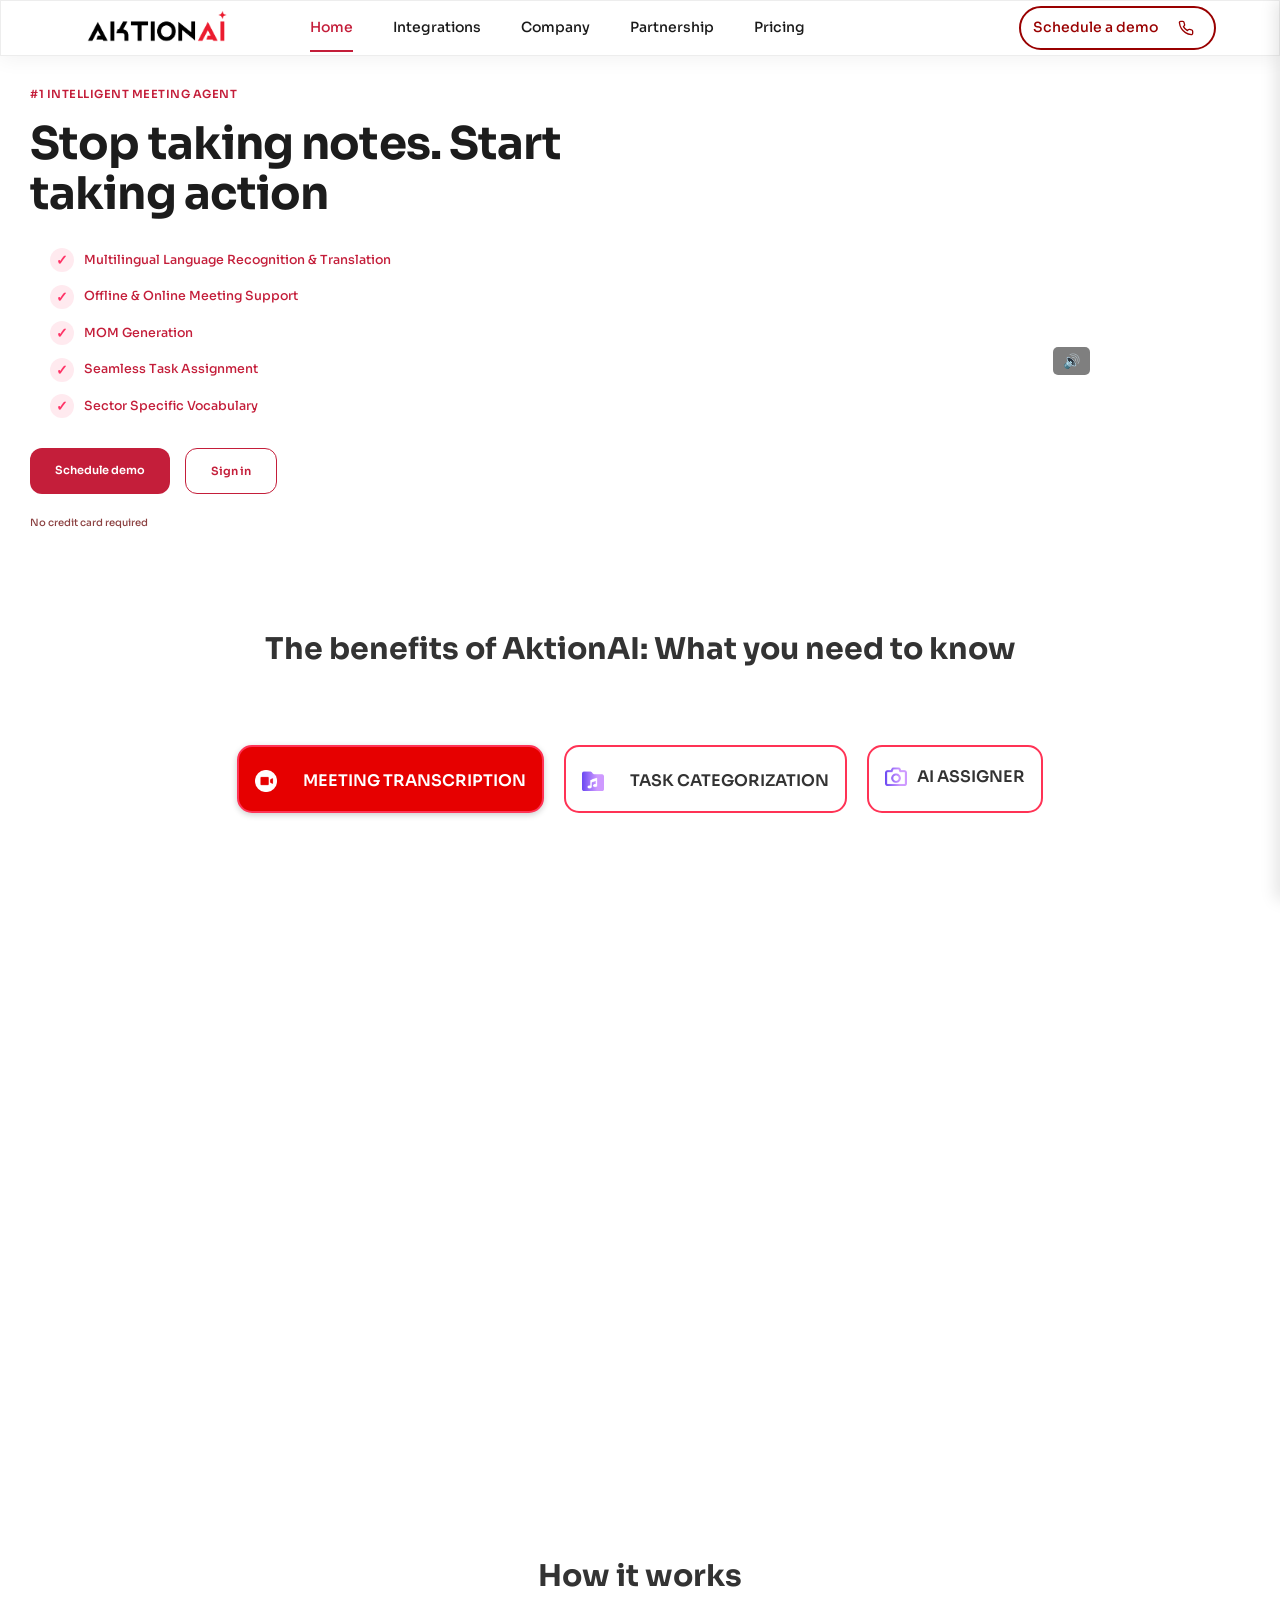
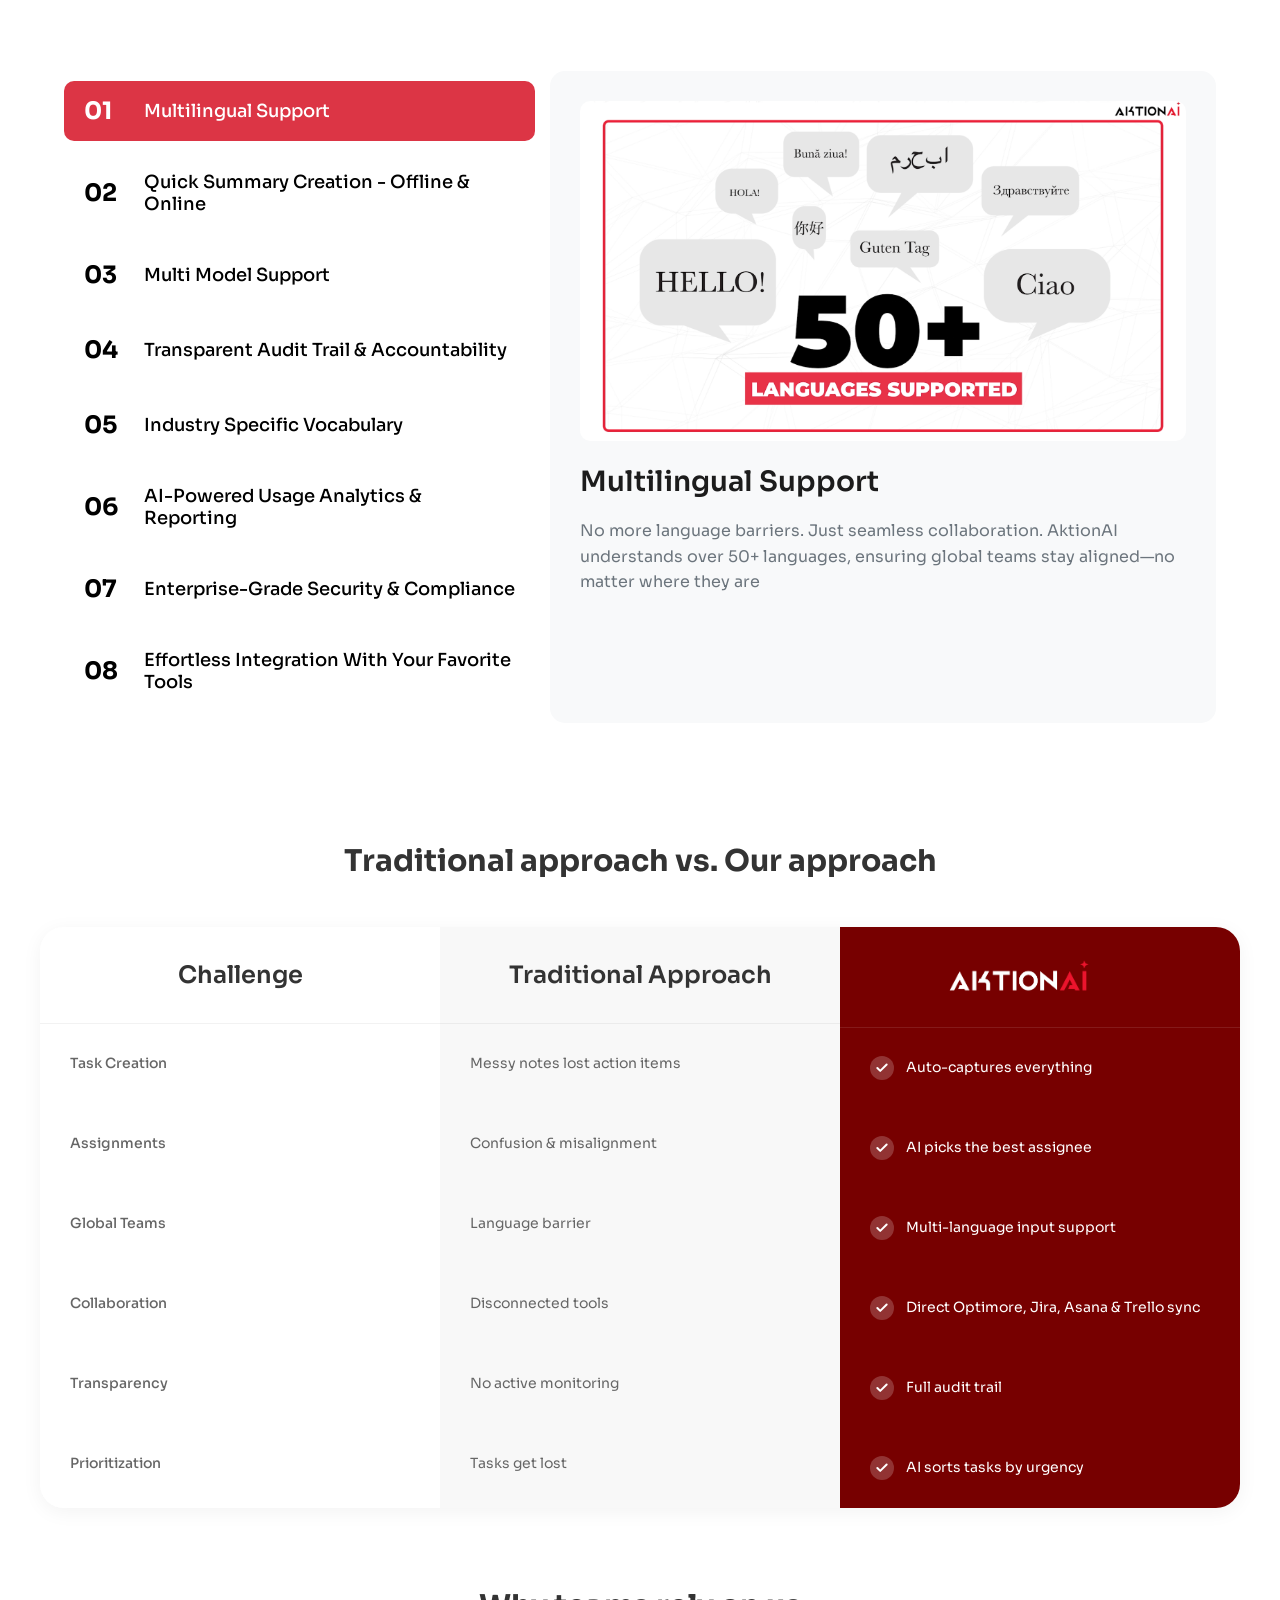
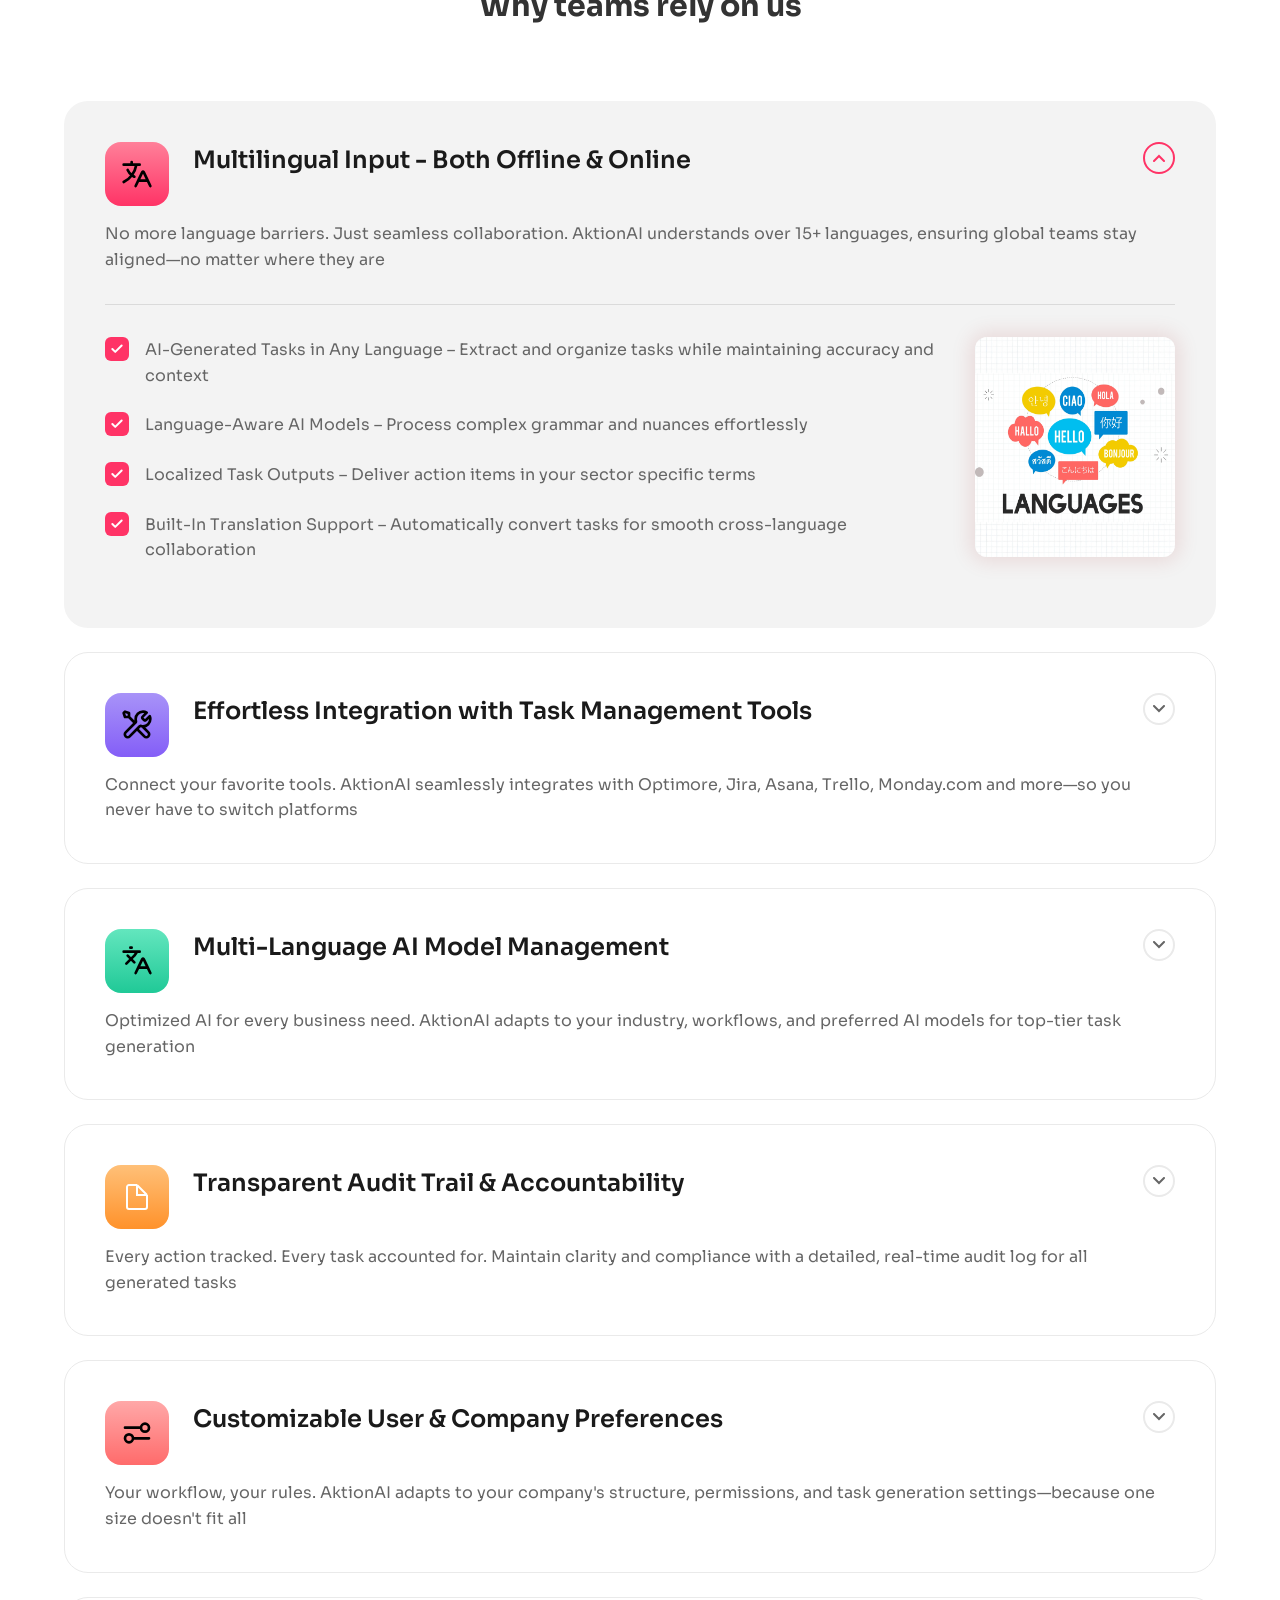
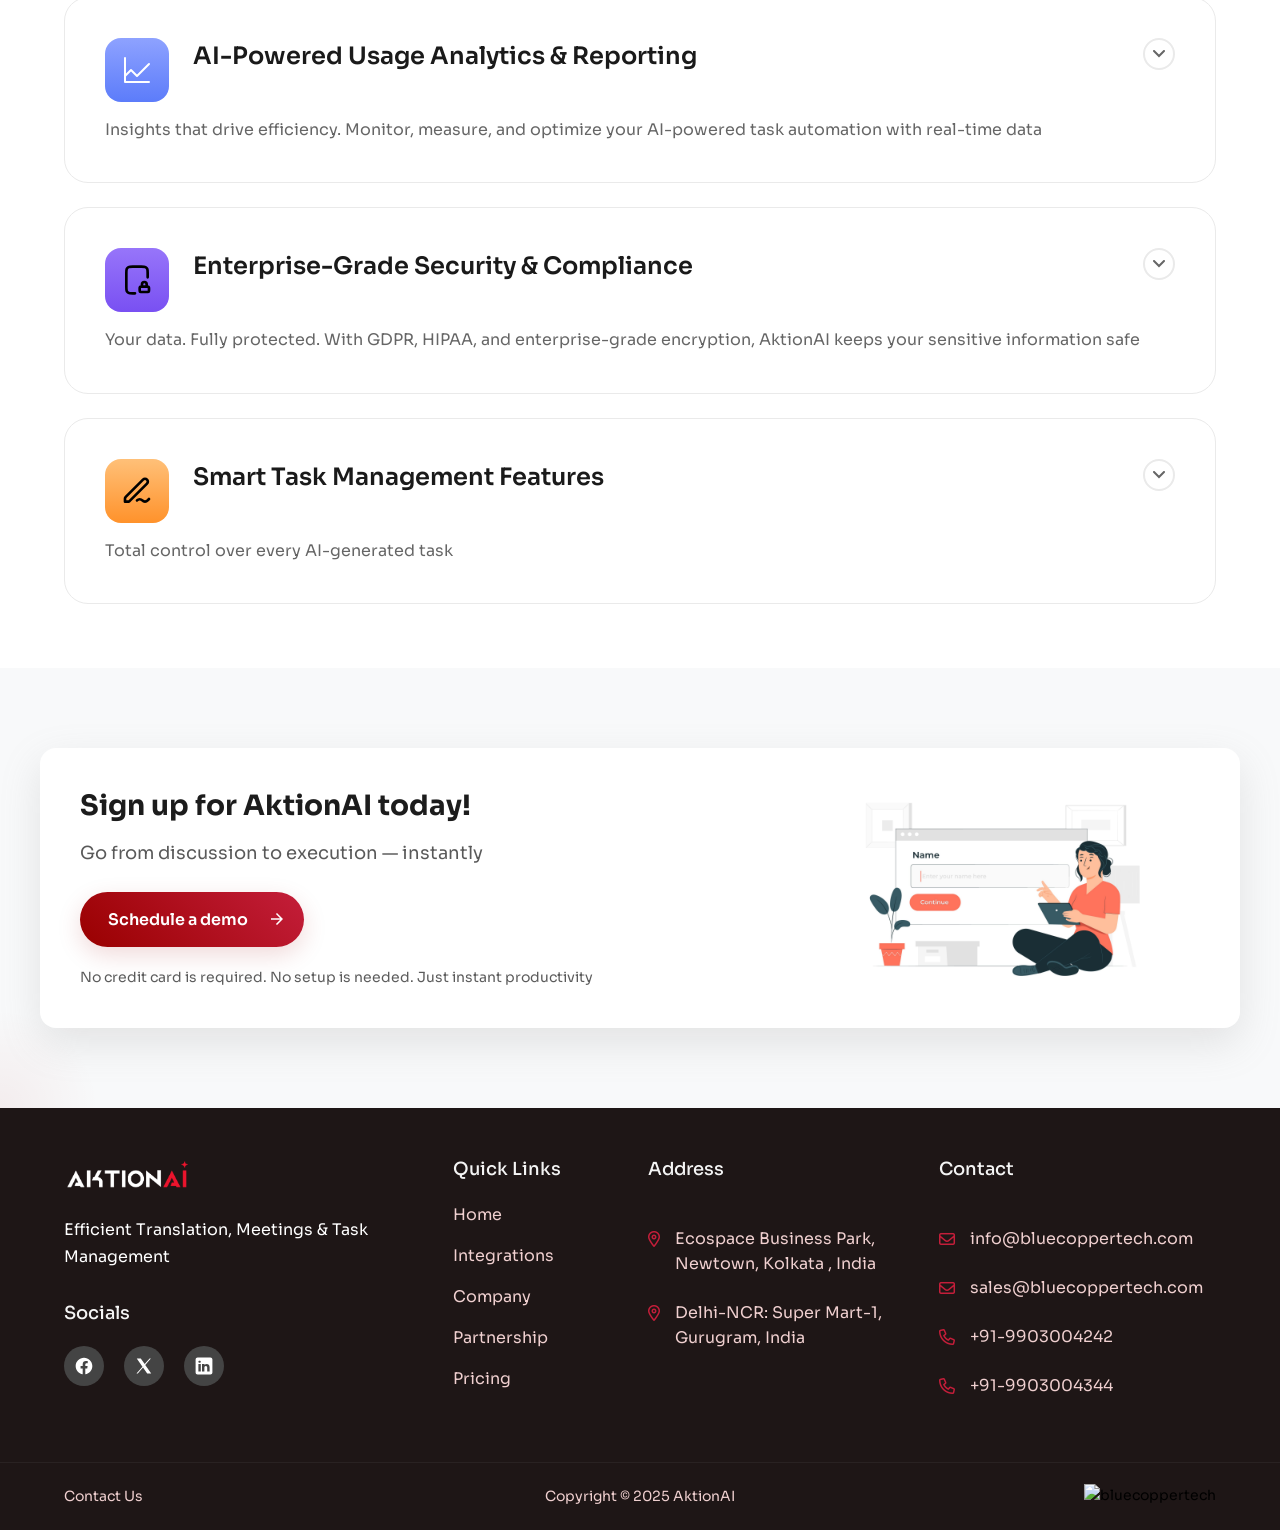
==== commit 619043b5: "ALl changes done , form integration pending" ====
--- a/index.html
+++ b/index.html
@@ -55,23 +55,6 @@
 <body>
 
     <main class="page-wrapper">
-
-        <div id="my_switcher" class="my_switcher">
-            <ul>
-                <li>
-                    <a href="javascript: void(0);" data-theme="light" class="setColor light">
-                        <img src="assets/images/light/switch/sun-01.svg" alt="Sun images"><span title="Light Mode">
-                            Light</span>
-                    </a>
-                </li>
-                <li>
-                    <a href="javascript: void(0);" data-theme="dark" class="setColor dark">
-                        <img src="assets/images/light/switch/vector.svg" alt="Vector Images"><span title="Dark Mode">
-                            Dark</span>
-                    </a>
-                </li>
-            </ul>
-        </div>
 
         <nav class="aktion-navbar">
             <div class="container aktion-navbar-container">
@@ -193,11 +176,11 @@
                 <div class="transcript-cta">
                     <a href="contact.html" class="transcript-cta__primary">Schedule demo</a>
                     <a href="#" class="transcript-cta__secondary">
-                        Sign up with
+                        Sign in
                         <!-- <img src="https://cdn.brandfetch.io/idchmboHEZ/theme/dark/symbol.svg?c=1dxbfHSJFAPEGdCLU4o5B"
                             alt="Microsoft" style="width: 20px; height: 20px;"> -->
-                        <img src="https://cdn.brandfetch.io/id6O2oGzv-/theme/dark/symbol.svg?c=1dxbfHSJFAPEGdCLU4o5B"
-                            alt="Google" style="width: 20px; height: 20px;">
+                        <!-- <img src="https://cdn.brandfetch.io/id6O2oGzv-/theme/dark/symbol.svg?c=1dxbfHSJFAPEGdCLU4o5B"
+                            alt="Google" style="width: 20px; height: 20px;"> -->
                     </a>
                 </div>
                 <div class="transcript-hero__note">No credit card required</div>
@@ -281,7 +264,7 @@
                                                 <div class="export-img">
                                                     <div class="inner-without-padding">
                                                         <div class="export-img ">
-                                                            <video class="tab-video border-new"
+                                                            <video class="tab-video "
                                                                 src="assets/videos/transcript-generate.mp4" autoplay
                                                                 muted playsinline disableRemotePlayback preload="auto"
                                                                 loop width="100%" height="100%"></video>
@@ -302,7 +285,7 @@
                                                 <div class="export-img">
                                                     <div class="inner-without-padding">
                                                         <div class="export-img ">
-                                                            <video class="tab-video border-new"
+                                                            <video class="tab-video "
                                                                 src="assets/videos/task-generator.mp4" autoplay muted
                                                                 playsinline disableRemotePlayback preload="auto" loop
                                                                 width="100%" height="100%"></video>
@@ -323,7 +306,7 @@
                                                 <div class="export-img">
                                                     <div class="inner-without-padding">
                                                         <div class="export-img ">
-                                                            <video class="tab-video border-new"
+                                                            <video class="tab-video "
                                                                 src="assets/videos/task-assigner.mp4" autoplay muted
                                                                 playsinline disableRemotePlayback preload="auto" loop
                                                                 width="100%" height="100%"></video>
@@ -411,11 +394,11 @@
                     <div class="col-lg-7">
                         <!-- Content Panels -->
                         <div class="bxl-content-panel bxl-panel-active" id="bxlTab1">
-                            <img src="assets/images/screenshots/ai-5.png" alt="Multilingual Support"
+                            <img src="assets/images/screenshots/point8.png" alt="Multilingual Support"
                                 class="bxl-feature-image">
                             <h3 class="bxl-feature-title">Multilingual Support</h3>
                             <p class="bxl-feature-desc">No more language barriers. Just seamless collaboration. AktionAI
-                                understands over 15+ languages, ensuring global teams stay aligned—no matter where they
+                                understands over 50+ languages, ensuring global teams stay aligned—no matter where they
                                 are</p>
                         </div>
 
@@ -474,7 +457,7 @@
                         </div>
 
                         <div class="bxl-content-panel" id="bxlTab8">
-                            <img src="assets/images/features/feature1.png" alt="Integration Tools"
+                            <img src="assets/images/screenshots/point1.png" alt="Integration Tools"
                                 class="bxl-feature-image">
                             <h3 class="bxl-feature-title">Effortless Integration With Your Favorite Tools</h3>
                             <p class="bxl-feature-desc">Connect your favorite tools. AktionAI seamlessly integrates with
@@ -821,8 +804,7 @@
                     </div>
                     <div class="col-lg-4 col-md-4 col-sm-12">
                         <div class="copyright-center text-center">
-                            <p class="copyright-text mb-0">Copyright © 2025 <a href="/" class="copyright-name">Aktion
-                                    Ai</a></p>
+                            <p class="copyright-text mb-0">Copyright © 2025 AktionAI
                         </div>
                     </div>
                     <div class="col-lg-4 col-md-4 col-sm-12 text-lg-end text-md-end text-center">
@@ -833,16 +815,9 @@
             </div>
         </div>
 
-
-
     </main>
 
-    <!-- All Scripts  -->
-    <div class="rbt-progress-parent">
-        <svg class="rbt-back-circle svg-inner" width="100%" height="100%" viewBox="-1 -1 102 102">
-            <path d="M50,1 a49,49 0 0,1 0,98 a49,49 0 0,1 0,-98" />
-        </svg>
-    </div>
+
 
     <script src="assets/js/vendor/modernizr.min.js"></script>
     <script src="assets/js/vendor/jquery.min.js"></script>
--- a/assets/css/style.css
+++ b/assets/css/style.css
@@ -12887,7 +12887,7 @@
   font-size: var(--font-size-b2);
   line-height: var(--line-height-b2);
   font-weight: var(--p-regular);
-  color: var(--color-body);
+  color: gray;
   padding: 30px 20px;
   border-top: 1px solid var(--color-border);
 }
@@ -13746,61 +13746,115 @@
 .team.team-style--bottom.variation-2:hover .thumbnail a::after {
   opacity: 1;
 }
-.team:hover {
-  transform: translateY(-10px);
-  box-shadow: 0 25px 55px rgba(253, 71, 102, 0.0022);
-}
-.team:hover::before {
-  opacity: 0;
-}
-.team:hover::after {
-  opacity: 1;
-}
-.team:hover .content .title {
-  transition-delay: 0.25s;
-  opacity: 1;
-  visibility: visible;
-  transform: translateY(0);
-}
-.team:hover .content .designation {
-  transition-delay: 0.33s;
-  opacity: 0.7;
-  visibility: visible;
-  transform: translateY(0);
-}
-.team:hover ul.social-icon li {
-  opacity: 1;
-  visibility: visible;
-  transform: translateY(0);
-}
-.team:hover ul.social-icon li:nth-child(1) {
-  -webkit-transition-delay: 0.07692s;
-  transition-delay: 0.07692s;
-}
-.team:hover ul.social-icon li:nth-child(2) {
-  -webkit-transition-delay: 0.15385s;
-  transition-delay: 0.15385s;
-}
-.team:hover ul.social-icon li:nth-child(3) {
-  -webkit-transition-delay: 0.23077s;
-  transition-delay: 0.23077s;
-}
-.team:hover ul.social-icon li:nth-child(4) {
-  -webkit-transition-delay: 0.33077s;
-  transition-delay: 0.23077s;
-}
-.team:hover ul.social-icon li:nth-child(5) {
-  -webkit-transition-delay: 0.43077s;
-  transition-delay: 0.23077s;
-}
-.team:hover .content {
-  opacity: 1;
-  visibility: visible;
-}
-.team:hover.team-style--bottom.variation-2 .content .icon-right {
-  opacity: 1;
-  transform: translateX(0);
-  visibility: visible;
+/* For large screens (992px and above): Hover effects */
+@media (min-width: 992px) {
+  .team:hover {
+    transform: translateY(-10px);
+    box-shadow: 0 25px 55px rgba(253, 71, 102, 0.0022);
+  }
+  .team:hover::before {
+    opacity: 0;
+  }
+  .team:hover::after {
+    opacity: 1;
+  }
+  .team:hover .content .title {
+    transition-delay: 0.25s;
+    opacity: 1;
+    visibility: visible;
+    transform: translateY(0);
+  }
+  .team:hover .content .designation {
+    transition-delay: 0.33s;
+    opacity: 0.7;
+    visibility: visible;
+    transform: translateY(0);
+  }
+  .team:hover ul.social-icon li {
+    opacity: 1;
+    visibility: visible;
+    transform: translateY(0);
+  }
+  .team:hover ul.social-icon li:nth-child(1) {
+    -webkit-transition-delay: 0.07692s;
+    transition-delay: 0.07692s;
+  }
+  .team:hover ul.social-icon li:nth-child(2) {
+    -webkit-transition-delay: 0.15385s;
+    transition-delay: 0.15385s;
+  }
+  .team:hover ul.social-icon li:nth-child(3) {
+    -webkit-transition-delay: 0.23077s;
+    transition-delay: 0.23077s;
+  }
+  .team:hover ul.social-icon li:nth-child(4) {
+    -webkit-transition-delay: 0.33077s;
+    transition-delay: 0.23077s;
+  }
+  .team:hover ul.social-icon li:nth-child(5) {
+    -webkit-transition-delay: 0.43077s;
+    transition-delay: 0.23077s;
+  }
+  .team:hover .content {
+    opacity: 1;
+    visibility: visible;
+  }
+  .team:hover.team-style--bottom.variation-2 .content .icon-right {
+    opacity: 1;
+    transform: translateX(0);
+    visibility: visible;
+  }
+}
+
+/* For small screens (991px and below): Default active state without animations */
+@media (max-width: 991px) {
+  /* Disable all transitions */
+  .team,
+  .team::before,
+  .team::after,
+  .team .content,
+  .team .content .title,
+  .team .content .designation,
+  .team ul.social-icon li,
+  .team.team-style--bottom.variation-2 .content .icon-right {
+    transition: none !important;
+  }
+
+  /* Apply all hover effects by default */
+  .team {
+    transform: translateY(-10px) !important;
+    box-shadow: 0 25px 55px rgba(253, 71, 102, 0.0022) !important;
+  }
+  .team::before {
+    opacity: 0 !important;
+  }
+  .team::after {
+    opacity: 1 !important;
+  }
+  .team .content .title {
+    opacity: 1 !important;
+    visibility: visible !important;
+    transform: translateY(0) !important;
+  }
+  .team .content .designation {
+    opacity: 0.7 !important;
+    visibility: visible !important;
+    transform: translateY(0) !important;
+  }
+  .team ul.social-icon li {
+    opacity: 1 !important;
+    visibility: visible !important;
+    transform: translateY(0) !important;
+  }
+  .team .content {
+    opacity: 1 !important;
+    visibility: visible !important;
+  }
+  .team.team-style--bottom.variation-2 .content .icon-right {
+    opacity: 1 !important;
+    transform: translateX(0) !important;
+    visibility: visible !important;
+  }
 }
 
 @keyframes rotateCircle {
@@ -16733,7 +16787,7 @@
   padding: 40px;
   border-radius: 10px;
   padding-top: 40px;
-  background: var(--color-blackest);
+  background: #F5E0E0;
   padding-bottom: 50px;
   box-shadow: 0 0 20px rgba(0, 0, 0, 0.05);
   transition: 0.3s;
@@ -17361,7 +17415,7 @@
 }
 
 .contact-details-box {
-  background: var(--color-blackest);
+  background: #f5e0e0;
   padding: 50px;
   border-radius: var(--radius);
 }
--- a/assets/css/main.css
+++ b/assets/css/main.css
@@ -45,6 +45,7 @@
 }
 .nav-height {
   height: 25px;
+  width: 100%;
 }
 
 .aktion-navbar-container {
@@ -129,7 +130,7 @@
   border: 2px solid #990000 !important;
   color: #990000;
   text-decoration: none;
-  padding: 6px 12px;
+  padding: 4px 12px;
   border-radius: 100px;
   font-size: 14px;
   font-weight: 500;
@@ -141,6 +142,9 @@
 @media (max-width: 468px) {
   .aktion-demo-btn {
     /* display: none !important; */
+    padding: 2px 8px;
+    font-size: 12px;
+    /* gap: calc(6px - 2px); */
   }
 }
 
@@ -872,7 +876,7 @@
 /* Redesigned CTA Section Styles */
 .productivity-boost-section {
   padding: 80px 0;
-  background: linear-gradient(135deg, #f8f9fa 0%, #f1f3f5 100%);
+  background: #f8f9fa;
   position: relative;
   overflow: hidden;
 }
@@ -885,11 +889,7 @@
   width: 300px;
   height: 300px;
   border-radius: 50%;
-  background: radial-gradient(
-    circle,
-    rgba(196, 30, 58, 0.05) 0%,
-    transparent 70%
-  );
+
   z-index: 1;
 }
 
@@ -912,7 +912,7 @@
 .productivity-container {
   max-width: 1200px;
   margin: 0 auto;
-  padding: 0 20px;
+  /* padding: 0 20px; */
   position: relative;
   z-index: 2;
 }
@@ -2350,14 +2350,8 @@
   overflow: hidden;
   box-shadow: 0 10px 30px rgba(0, 0, 0, 0.08);
   width: 100%;
-  transition: all 0.3s ease;
   position: relative;
   border: 1px solid rgba(0, 0, 0, 0.05);
-}
-
-.aktionAI-category-card:hover {
-  transform: translateY(-5px);
-  box-shadow: 0 15px 35px rgba(0, 0, 0, 0.12);
 }
 
 .aktionAI-category-card:before {
@@ -2370,12 +2364,27 @@
   background: #dc3545;
   transform: scaleX(0);
   transform-origin: right;
-  transition: transform 0.4s ease;
-}
-
-.aktionAI-category-card:hover:before {
-  transform: scaleX(1);
-  transform-origin: left;
+}
+
+/* Only apply hover effects on tablet and larger screens (768px and above) */
+@media (min-width: 768px) {
+  .aktionAI-category-card {
+    transition: all 0.3s ease;
+  }
+
+  .aktionAI-category-card:before {
+    transition: transform 0.4s ease;
+  }
+
+  .aktionAI-category-card:hover {
+    transform: translateY(-5px);
+    box-shadow: 0 15px 35px rgba(0, 0, 0, 0.12);
+  }
+
+  .aktionAI-category-card:hover:before {
+    transform: scaleX(1);
+    transform-origin: left;
+  }
 }
 
 .aktionAI-category-header {
@@ -2642,7 +2651,8 @@
 /* Footer - Socials */
 
 .subtitle-new {
-  color: #d5d5d5 !important;
+  color: #f4f4f4 !important;
+  font-size: 1.8rem;
 }
 
 .social-icons {
@@ -4052,7 +4062,7 @@
 }
 
 .opti_price_amount {
-  font-size: 1.3rem;
+  font-size: 1.6rem;
   color: #e63946;
   font-weight: 600;
   margin-bottom: 0.5rem;
@@ -4060,14 +4070,14 @@
 
 .opti_price_amount_strike {
   text-decoration: line-through;
-  font-size: 1.1rem;
+  font-size: 1.6rem;
   color: #6c757d;
   display: block;
   margin-top: 0.25rem;
 }
 
 .opti_price_intro {
-  font-size: 0.95rem;
+  font-size: 1.1rem;
   color: #6c757d;
   margin-bottom: 0.25rem;
 }
@@ -4267,3 +4277,345 @@
 .copyright-name {
   color: #919191 !important;
 }
+
+/* Integrations section */
+.integrations-section {
+  padding: 90px 0;
+  background-color: #ffffff;
+  position: relative;
+}
+
+.container {
+  max-width: 1200px;
+  margin: 0 auto;
+  padding: 0 24px;
+}
+
+/* Section header */
+.section-header {
+  text-align: center;
+  margin-bottom: 60px;
+}
+
+.section-badge {
+  display: inline-block;
+  padding: 6px 16px;
+  background-color: rgba(79, 70, 229, 0.1);
+  color: #4f46e5;
+  border-radius: 20px;
+  font-size: 14px;
+  font-weight: 600;
+  text-transform: uppercase;
+  letter-spacing: 0.5px;
+  margin-bottom: 16px;
+}
+
+.section-title {
+  font-size: 36px;
+  font-weight: 700;
+  color: #111827;
+  margin-bottom: 16px;
+  line-height: 1.2;
+}
+
+.section-description {
+  font-size: 18px;
+  color: #6b7280;
+  max-width: 650px;
+  margin: 0 auto;
+}
+
+/* Integration grid */
+.integration-grid {
+  display: grid;
+  grid-template-columns: repeat(3, 1fr);
+  gap: 30px;
+}
+
+/* Integration category card */
+.category-card {
+  background-color: #ffffff;
+  border-radius: 16px;
+  box-shadow: 0 4px 20px rgba(0, 0, 0, 0.05);
+  padding: 32px;
+  border: 1px solid #f0f0f5;
+}
+
+.category-header {
+  display: flex;
+  align-items: center;
+  margin-bottom: 24px;
+}
+
+.category-icon {
+  width: 48px;
+  height: 48px;
+  display: flex;
+  align-items: center;
+  justify-content: center;
+  background-color: rgba(79, 70, 229, 0.1);
+  border-radius: 12px;
+  margin-right: 16px;
+}
+
+.category-icon svg {
+  color: #4f46e5;
+}
+
+.category-title {
+  font-size: 20px;
+  font-weight: 600;
+  color: #111827;
+}
+
+/* Integration list */
+.integration-list {
+  list-style: none;
+}
+
+.integration-item {
+  display: flex;
+  align-items: center;
+  padding: 12px 0;
+  border-bottom: 1px solid #f3f4f6;
+}
+
+.integration-item:last-child {
+  border-bottom: none;
+}
+
+.integration-check {
+  display: flex;
+  align-items: center;
+  justify-content: center;
+  width: 24px;
+  height: 24px;
+  background-color: rgba(79, 70, 229, 0.1);
+  border-radius: 50%;
+  margin-right: 12px;
+  color: #4f46e5;
+  font-size: 14px;
+}
+
+.integration-name {
+  font-size: 16px;
+  font-weight: 500;
+  color: #374151;
+}
+
+/* CTA section */
+.cta-container {
+  margin-top: 60px;
+  text-align: center;
+}
+
+.cta-button {
+  display: inline-block;
+  background-color: #4f46e5;
+  color: white;
+  font-size: 16px;
+  font-weight: 600;
+  padding: 14px 32px;
+  border-radius: 8px;
+  text-decoration: none;
+  box-shadow: 0 4px 12px rgba(79, 70, 229, 0.2);
+  transition: background-color 0.3s ease;
+}
+
+/* Background elements */
+.bg-shape {
+  position: absolute;
+  z-index: -1;
+  opacity: 0.5;
+}
+
+.shape-1 {
+  top: 10%;
+  left: 0;
+  width: 300px;
+  height: 300px;
+  background: radial-gradient(
+    circle,
+    rgba(79, 70, 229, 0.08) 0%,
+    rgba(79, 70, 229, 0) 70%
+  );
+  border-radius: 50%;
+}
+
+.shape-2 {
+  bottom: 5%;
+  right: 0;
+  width: 400px;
+  height: 400px;
+  background: radial-gradient(
+    circle,
+    rgba(79, 70, 229, 0.08) 0%,
+    rgba(79, 70, 229, 0) 70%
+  );
+  border-radius: 50%;
+}
+
+/* Responsive styles */
+@media (max-width: 1024px) {
+  .integration-grid {
+    grid-template-columns: repeat(2, 1fr);
+  }
+}
+
+@media (max-width: 768px) {
+  .section-title {
+    font-size: 30px;
+  }
+
+  .section-description {
+    font-size: 16px;
+  }
+}
+
+@media (max-width: 640px) {
+  .integration-grid {
+    grid-template-columns: 1fr;
+  }
+
+  .integrations-section {
+    padding: 60px 0;
+  }
+
+  .section-header {
+    margin-bottom: 40px;
+  }
+}
+
+/* mobile company card section */
+
+.card-mobile-content {
+  position: absolute;
+  z-index: 20;
+  bottom: 10%;
+  /* left: 50%; */
+  width: 100%;
+  color: white;
+}
+
+.bcpt_contact_section {
+  padding: 60px 0;
+  margin-bottom: 50px !important;
+  /* font-family: "Inter", -apple-system, BlinkMacSystemFont, sans-serif; */
+}
+
+.bcpt_form_container {
+  background-color: #f5e0e0;
+  border-radius: 20px;
+  padding: 40px;
+}
+
+.bcpt_info_card {
+  background-color: #f5e0e0;
+  border-radius: 20px;
+  padding: 25px 30px;
+  margin-bottom: 25px;
+}
+
+.bcpt_section_title {
+  font-size: 32px;
+  font-weight: 700;
+  color: #333;
+  margin-bottom: 30px;
+}
+
+.bcpt_form_label {
+  font-weight: 600;
+  color: #333;
+  margin-bottom: 10px;
+  font-size: 16px;
+}
+
+.bcpt_form_input {
+  border: 1px solid #9f3e3e5f !important;
+  border-radius: 5px !important;
+  padding: 25px;
+  background-color: transparent;
+}
+
+.bcpt_form_textarea {
+  border: 1px solid #e5bebe;
+  border-radius: 10px;
+  padding: 15px;
+  background-color: transparent;
+  min-height: 250px !important;
+}
+
+.bcpt_submit_btn {
+  background-color: #8b0000;
+  color: white;
+  border: none;
+  border-radius: 10px;
+  padding: 15px 30px;
+  font-weight: 600;
+  width: 100%;
+  margin-top: 15px;
+  transition: background-color 0.3s;
+}
+
+.bcpt_submit_btn:hover {
+  background-color: #6b0000;
+}
+
+.bcpt_icon_container {
+  color: #b22222;
+  margin-right: 15px;
+}
+
+.bcpt_icon {
+  color: #b22222;
+  font-size: 24px;
+}
+
+.bcpt_info_title {
+  font-size: 24px;
+  font-weight: 600;
+  color: #333;
+  margin-bottom: 20px;
+}
+
+.bcpt_location_item {
+  margin-bottom: 20px;
+}
+
+.bcpt_location_name {
+  font-weight: 600;
+  font-size: 18px;
+  margin-bottom: 5px;
+}
+
+.bcpt_location_address {
+  color: #555;
+  text-decoration: none;
+}
+
+.bcpt_location_address:hover {
+  color: #b22222;
+}
+
+.bcpt_contact_link {
+  display: block;
+  color: #555;
+  text-decoration: none;
+  margin-bottom: 5px;
+}
+
+.bcpt_contact_link:hover {
+  color: #b22222;
+}
+
+.bcpt_info_container {
+  display: flex;
+  align-items: flex-start;
+}
+
+@media (max-width: 768px) {
+  .bcpt_form_container {
+    padding: 25px;
+    margin-bottom: 25px;
+  }
+}
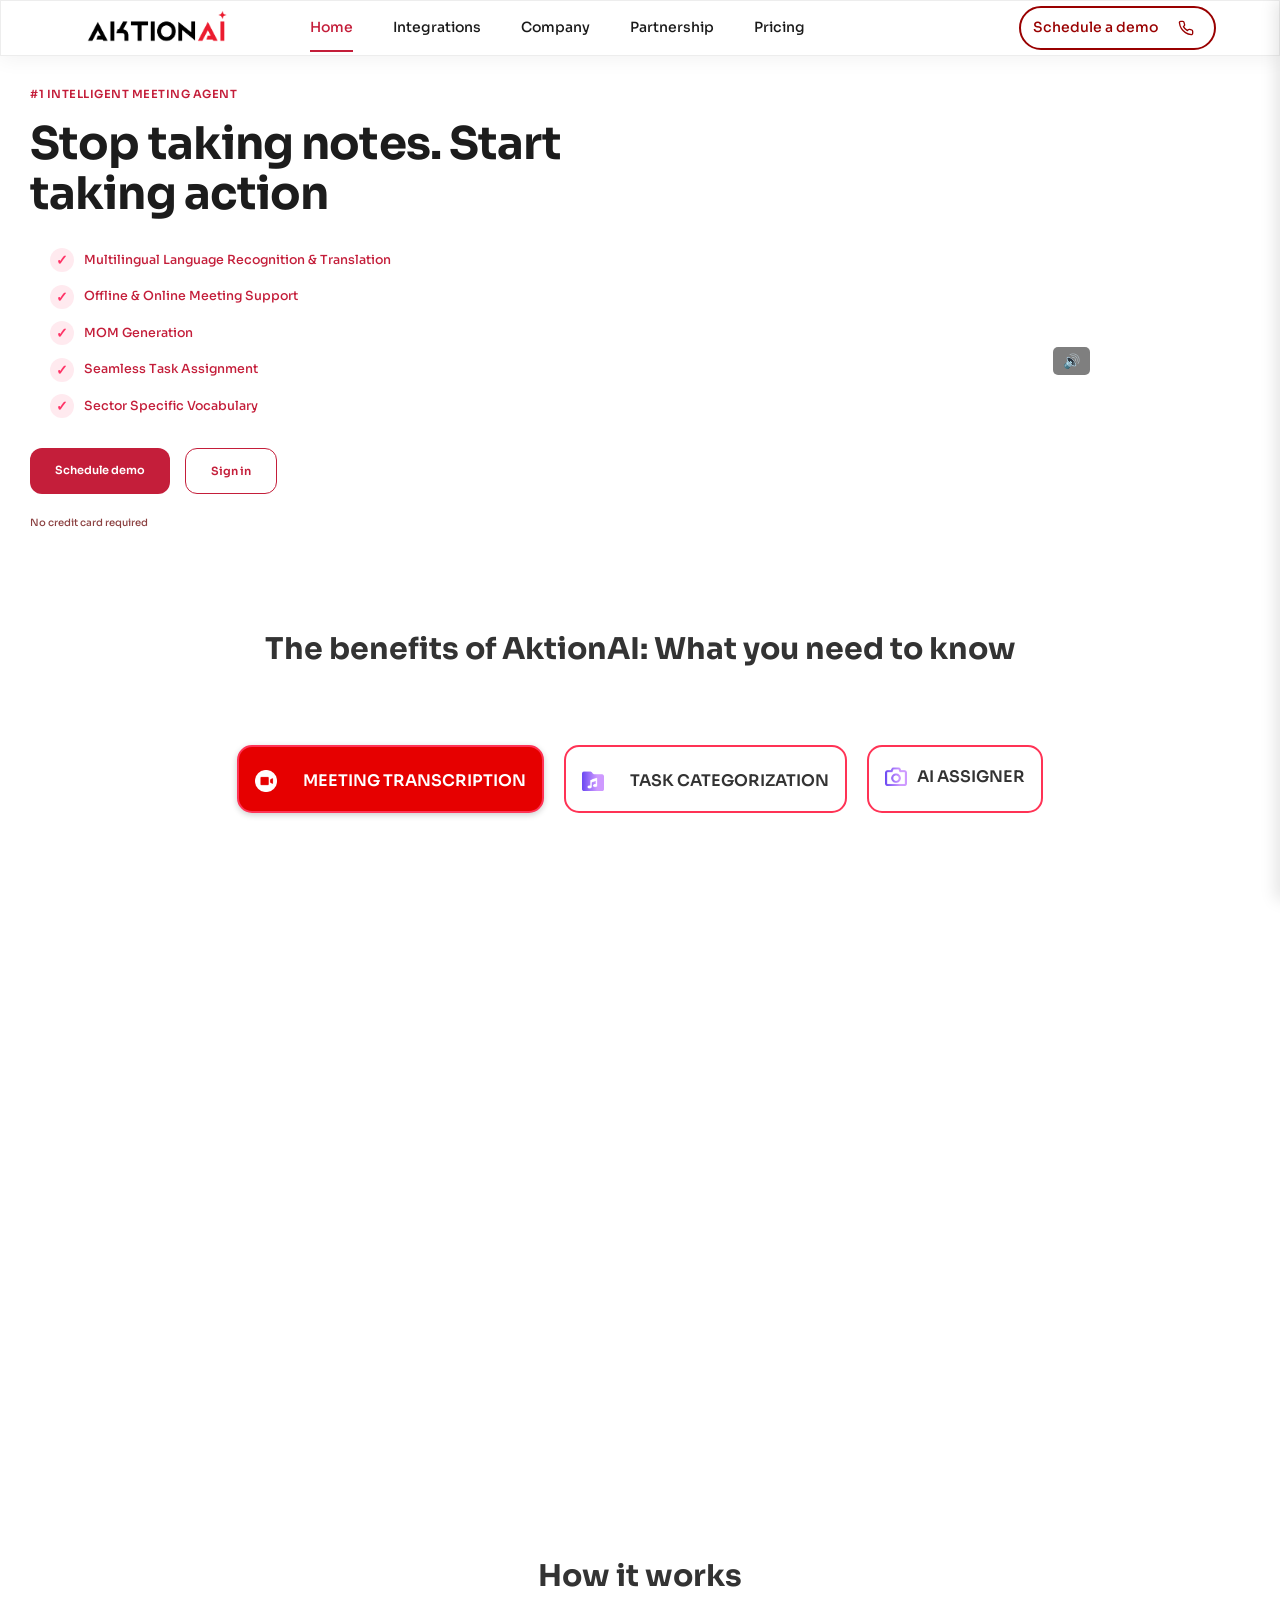
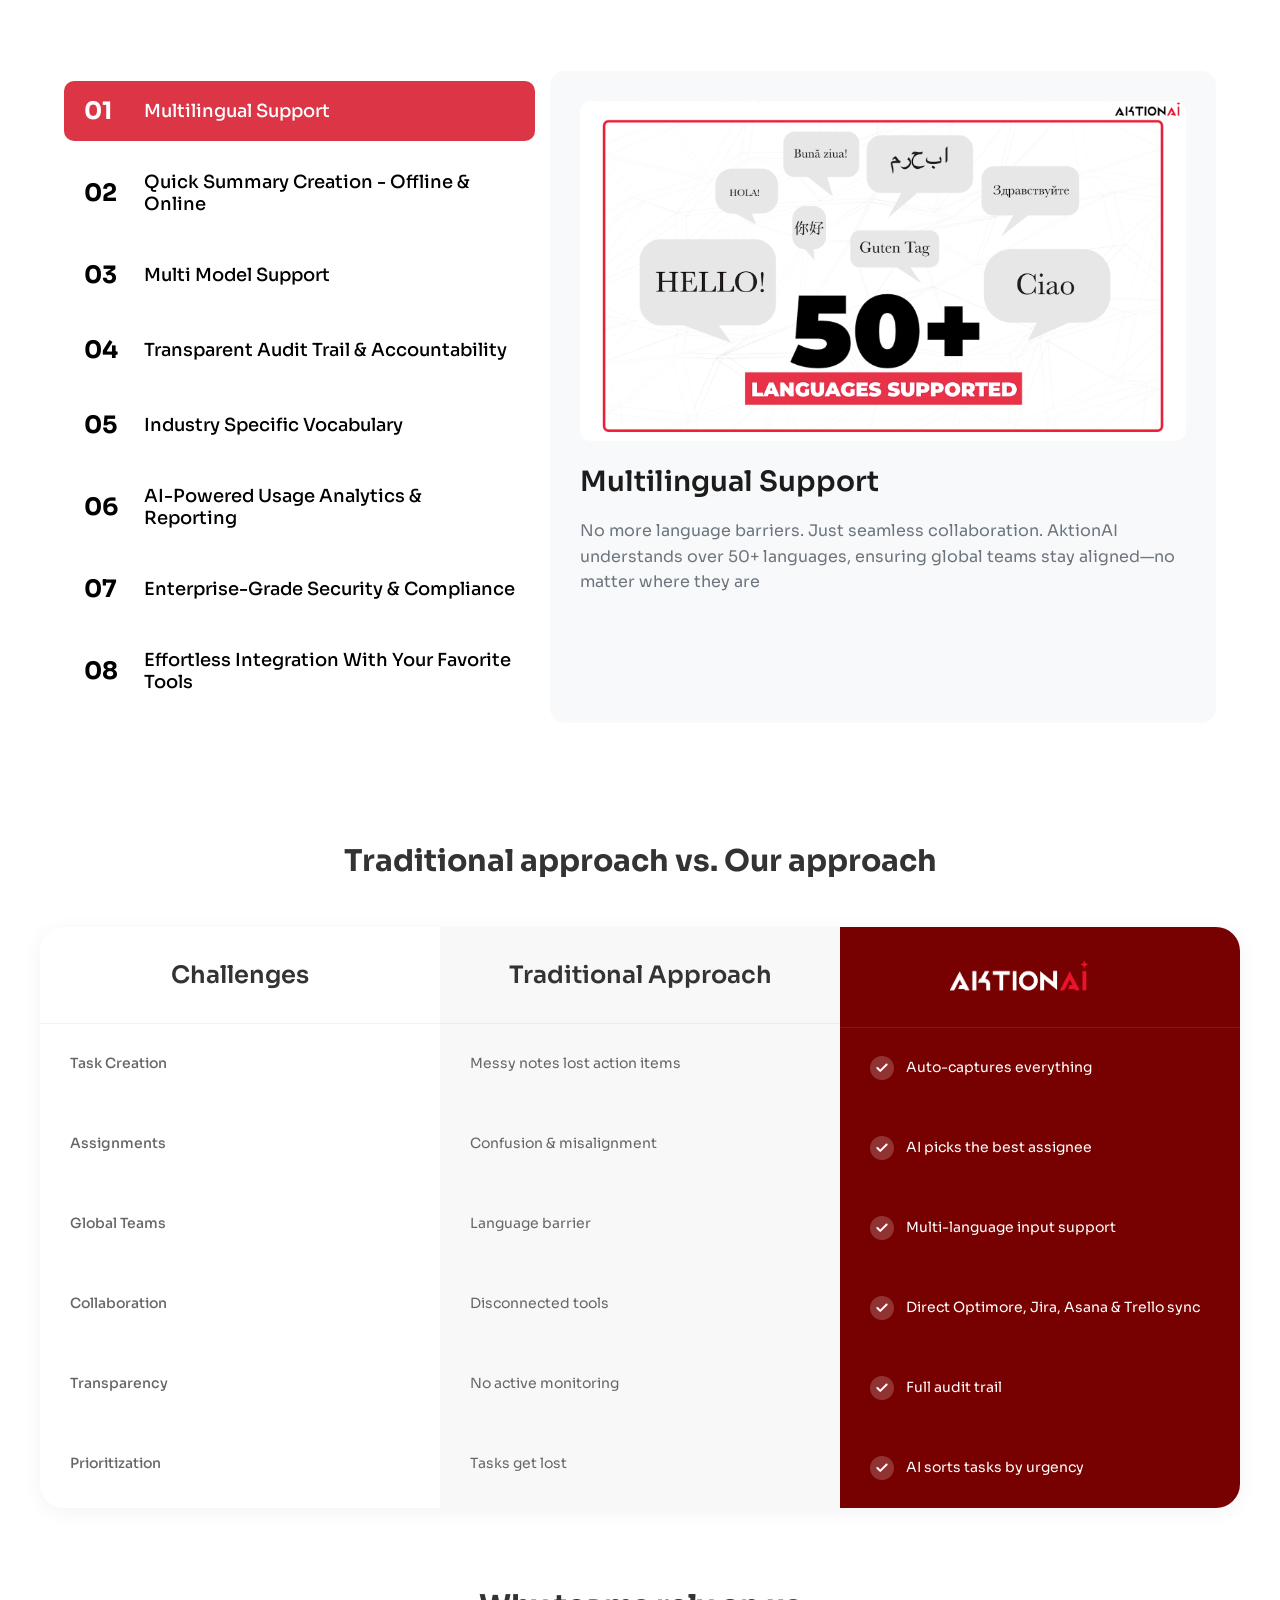
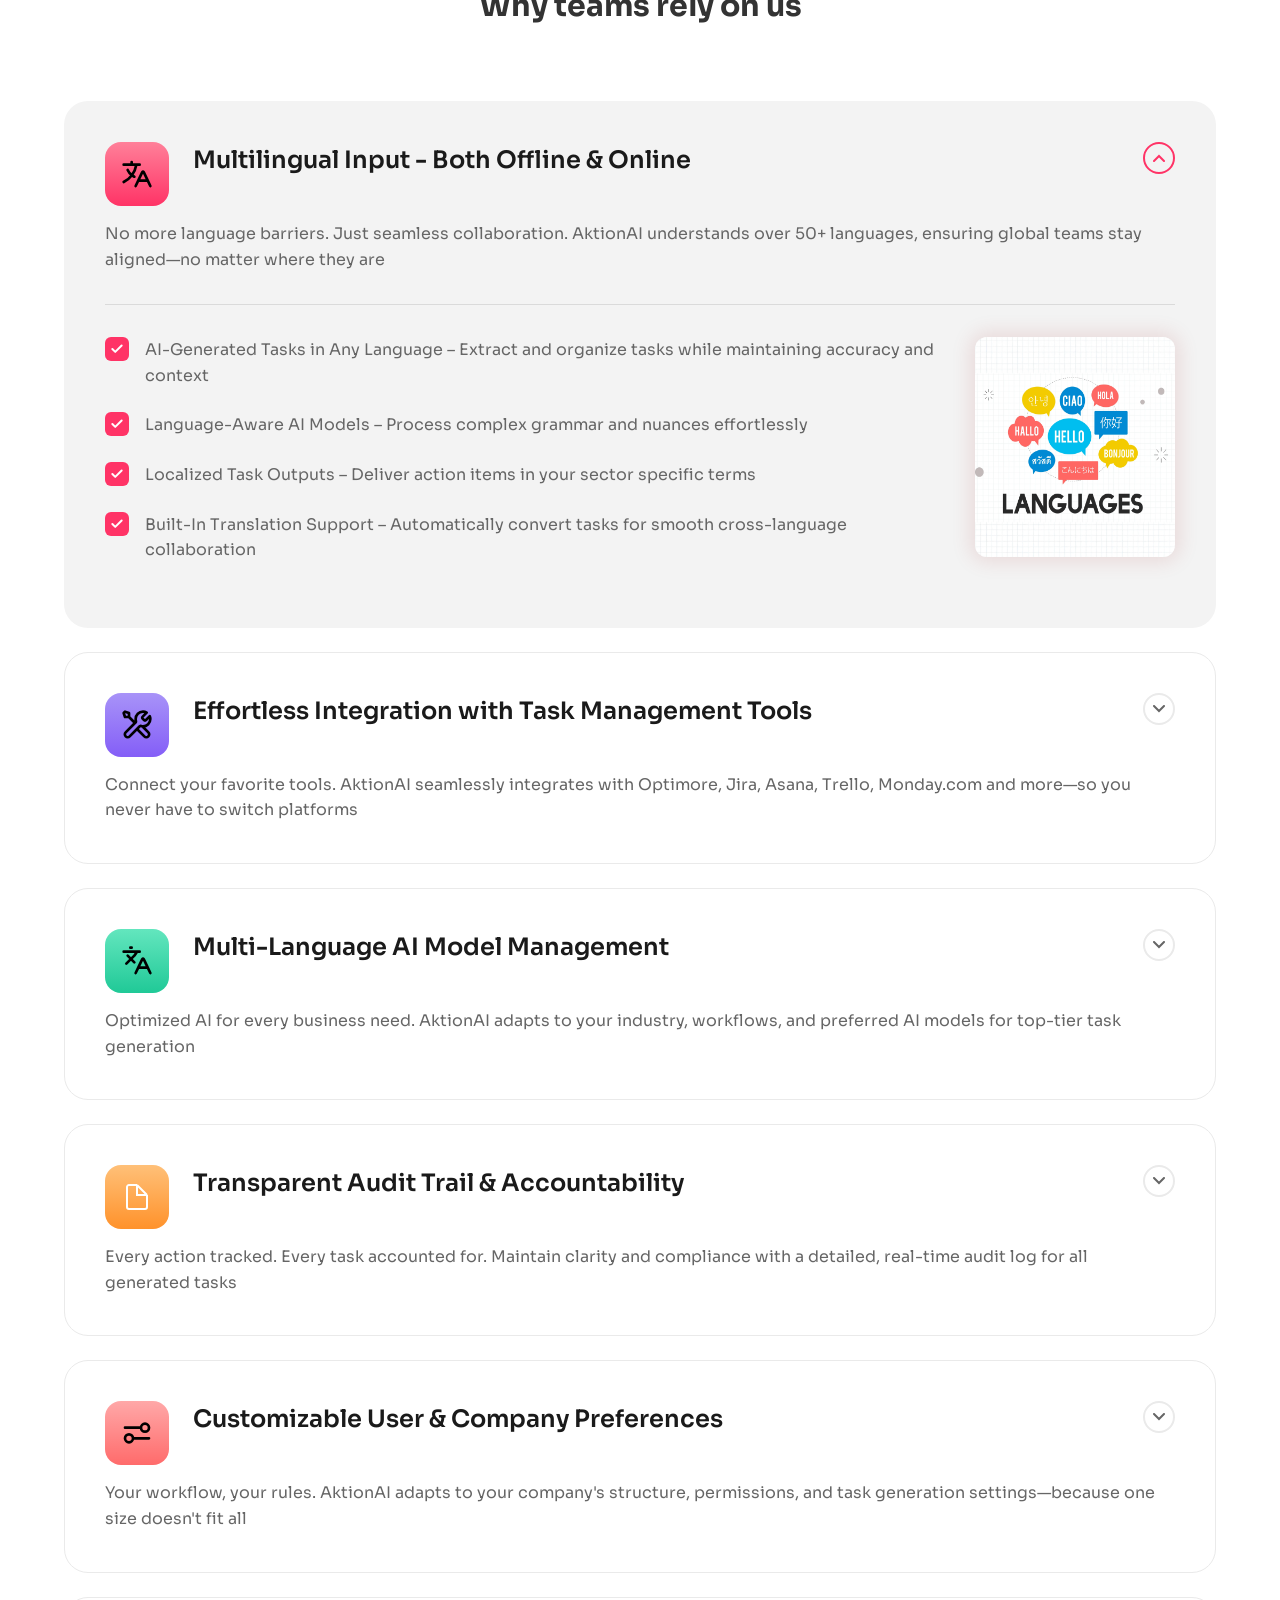
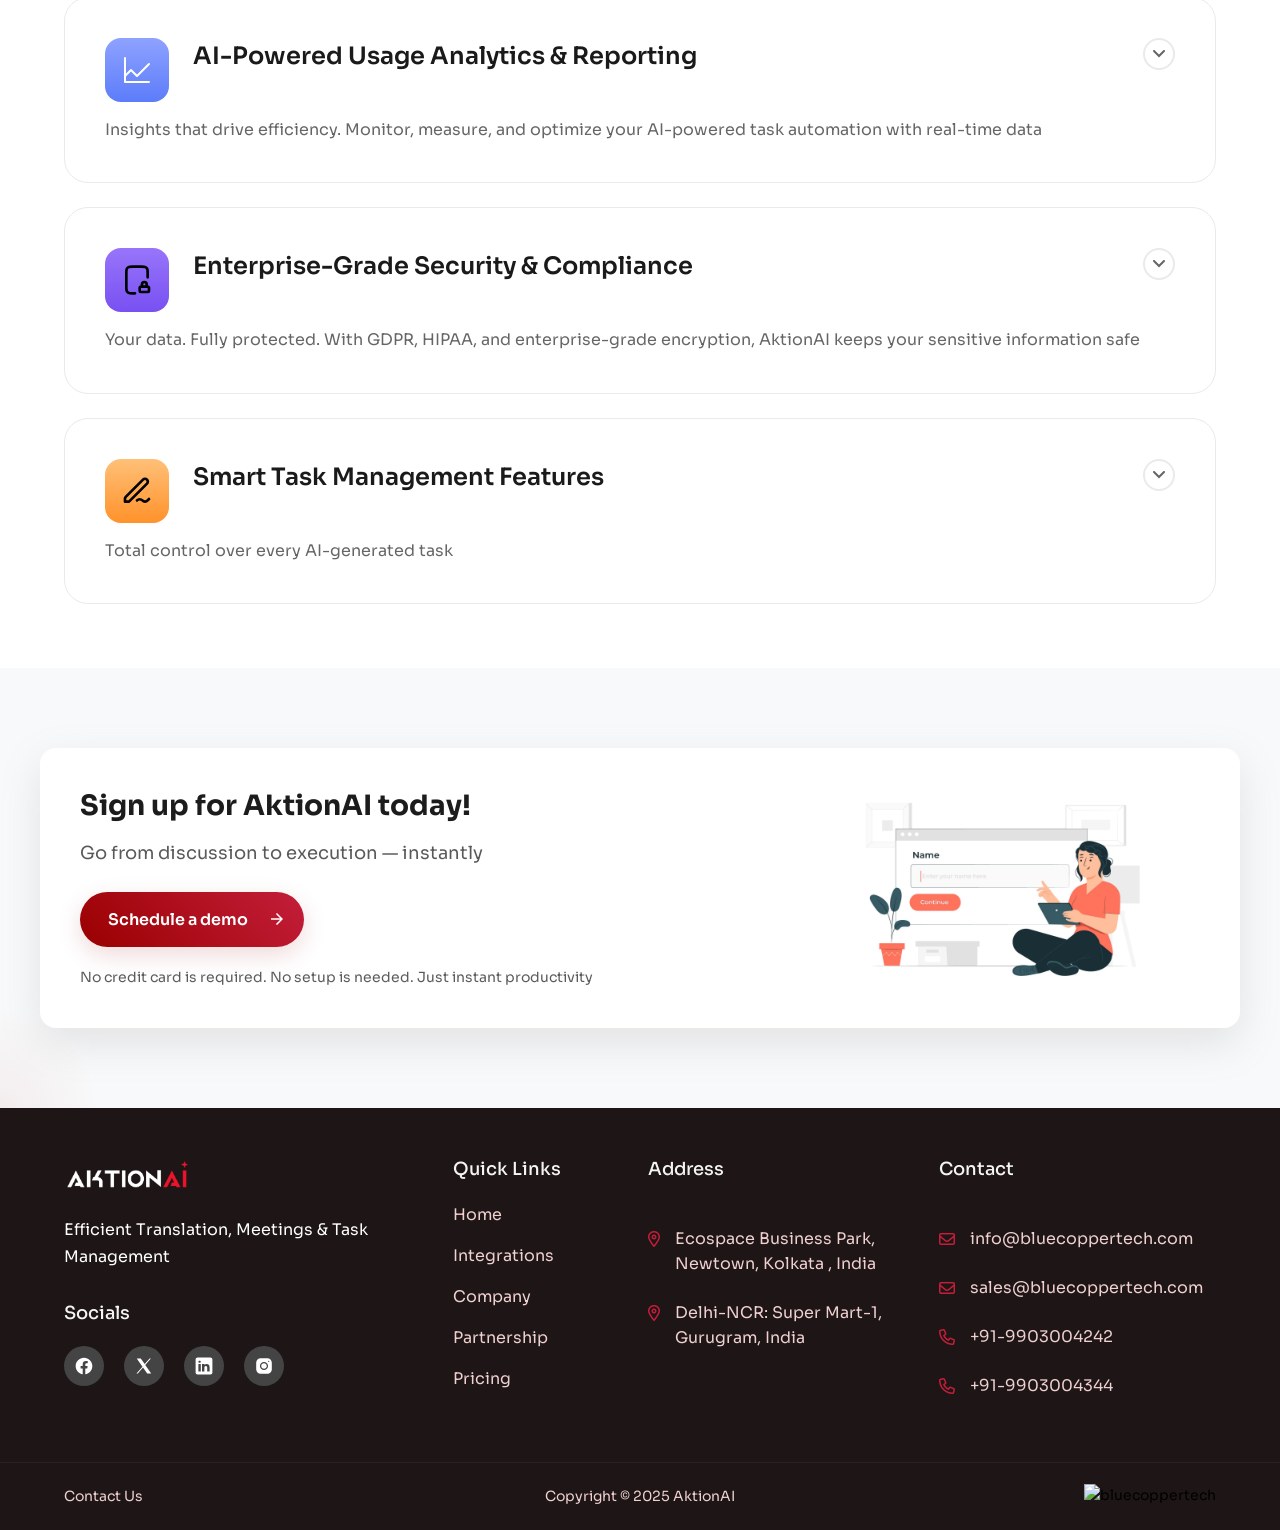
==== commit 90b883b5: "ALl changes done , form integration pending" ====
--- a/index.html
+++ b/index.html
@@ -485,7 +485,7 @@
                 <!-- Challenge Column -->
                 <div class="aktion-column aktion-challenge-column">
                     <div class="aktion-column-header">
-                        <h3 class="aktion-header-title">Challenge</h3>
+                        <h3 class="aktion-header-title">Challenges</h3>
                     </div>
                     <div class="aktion-row-item">
                         <span class="aktion-challenge-text">Task Creation</span>
@@ -640,7 +640,7 @@
                         <h2 class="action-title">Sign up for AktionAI today!</h2>
                         <p class="action-description">Go from discussion to execution — instantly</p>
 
-                        <a href="#" class="action-button">
+                        <a href="contact.html" class="action-button">
                             <span class="button-text">Schedule a demo</span>
                             <span class="button-icon">
                                 <svg viewBox="0 0 24 24" xmlns="http://www.w3.org/2000/svg" class="button-icon">
@@ -716,6 +716,14 @@
                                             </path>
                                         </svg>
                                     </a>
+                                    <a href="#" target="_blank" aria-label="LinkedIn">
+                                        <!-- Instagram SVG Icon -->
+                                        <svg xmlns="http://www.w3.org/2000/svg" fill="#FFFFFF" viewBox="0 0 64 64"
+                                            width="64px" height="64px">
+                                            <path
+                                                d="M 21.580078 7 C 13.541078 7 7 13.544938 7 21.585938 L 7 42.417969 C 7 50.457969 13.544938 57 21.585938 57 L 42.417969 57 C 50.457969 57 57 50.455062 57 42.414062 L 57 21.580078 C 57 13.541078 50.455062 7 42.414062 7 L 21.580078 7 z M 47 15 C 48.104 15 49 15.896 49 17 C 49 18.104 48.104 19 47 19 C 45.896 19 45 18.104 45 17 C 45 15.896 45.896 15 47 15 z M 32 19 C 39.17 19 45 24.83 45 32 C 45 39.17 39.169 45 32 45 C 24.83 45 19 39.169 19 32 C 19 24.831 24.83 19 32 19 z M 32 23 C 27.029 23 23 27.029 23 32 C 23 36.971 27.029 41 32 41 C 36.971 41 41 36.971 41 32 C 41 27.029 36.971 23 32 23 z" />
+                                        </svg>
+                                    </a>
 
                                 </div>
                             </div>
@@ -729,7 +737,7 @@
                                             <li><a href="index.html">Home</a></li>
                                             <li><a href="integrations.html">Integrations</a></li>
                                             <li><a href="company.html">Company</a></li>
-                                            <li><a href="#">Partnership</a></li>
+                                            <li><a href="partnership.html">Partnership</a></li>
                                             <li><a href="pricing.html">Pricing</a></li>
                                         </ul>
                                     </div>
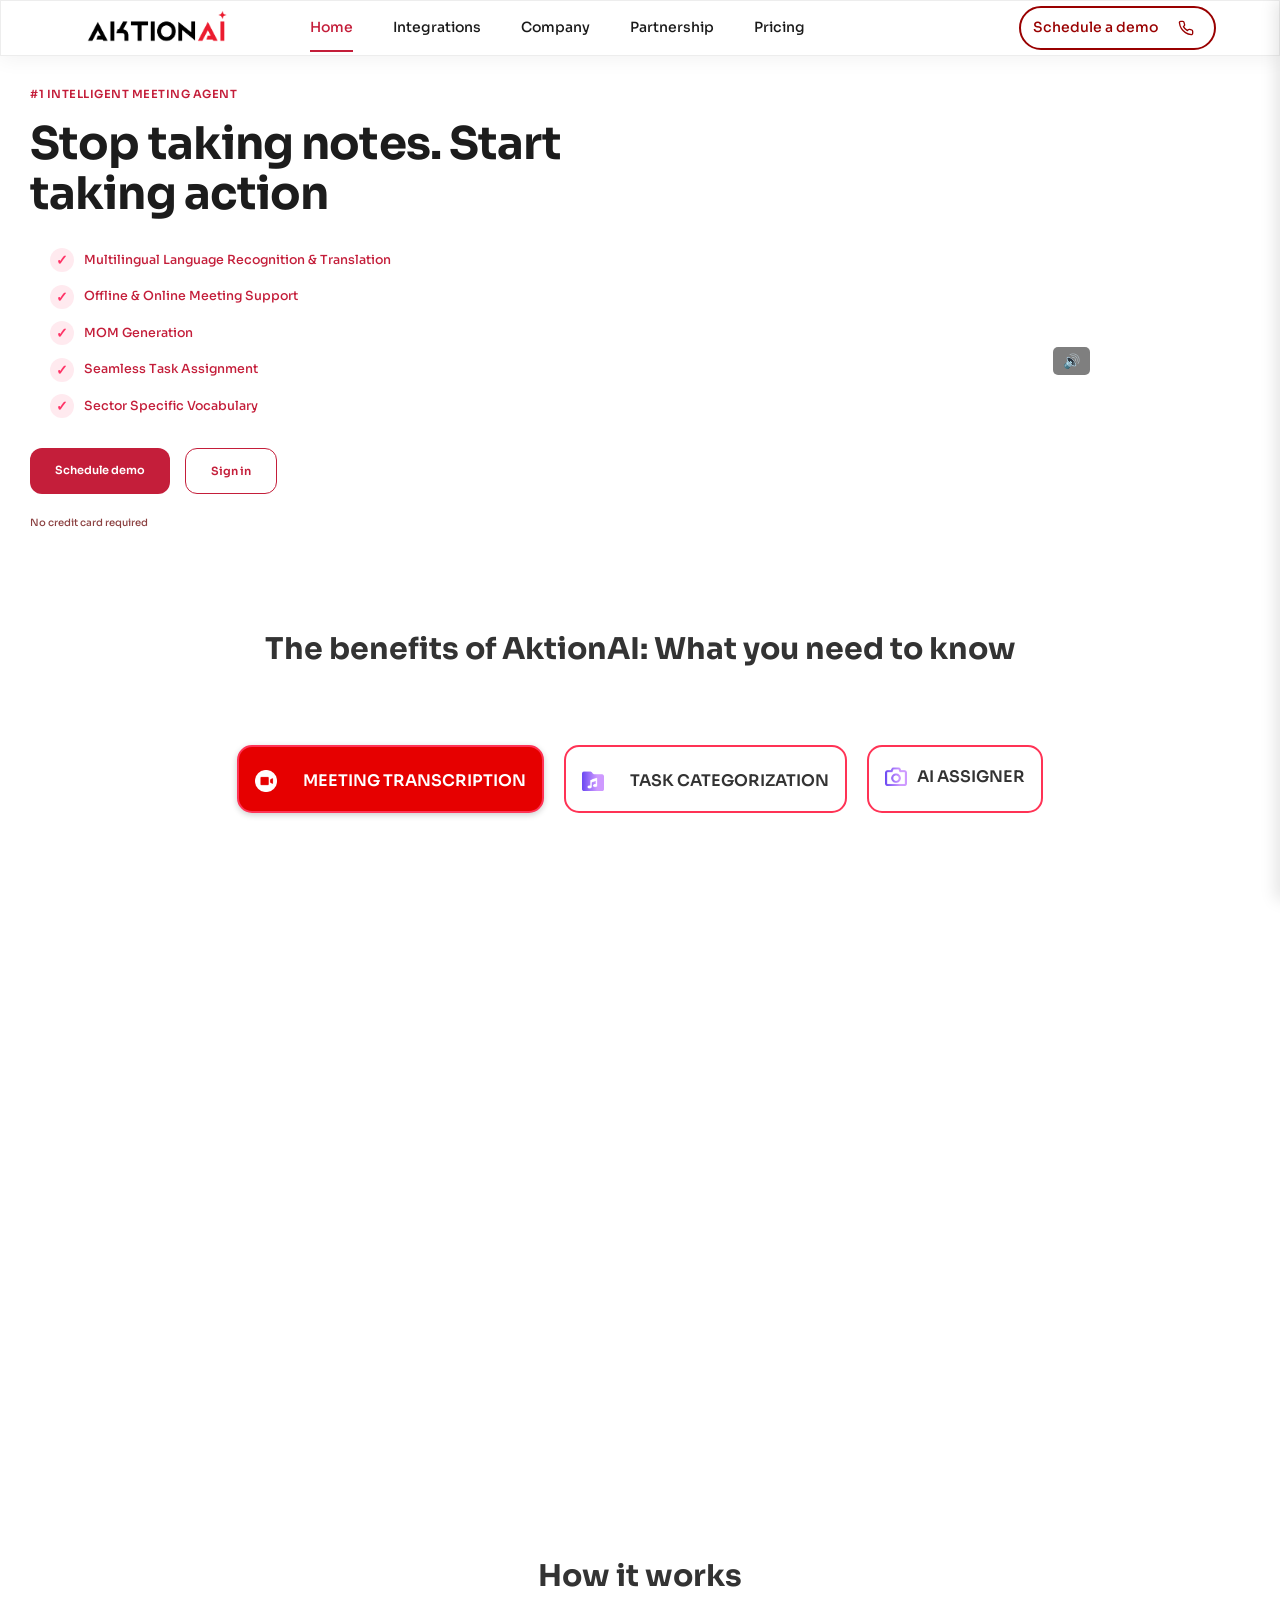
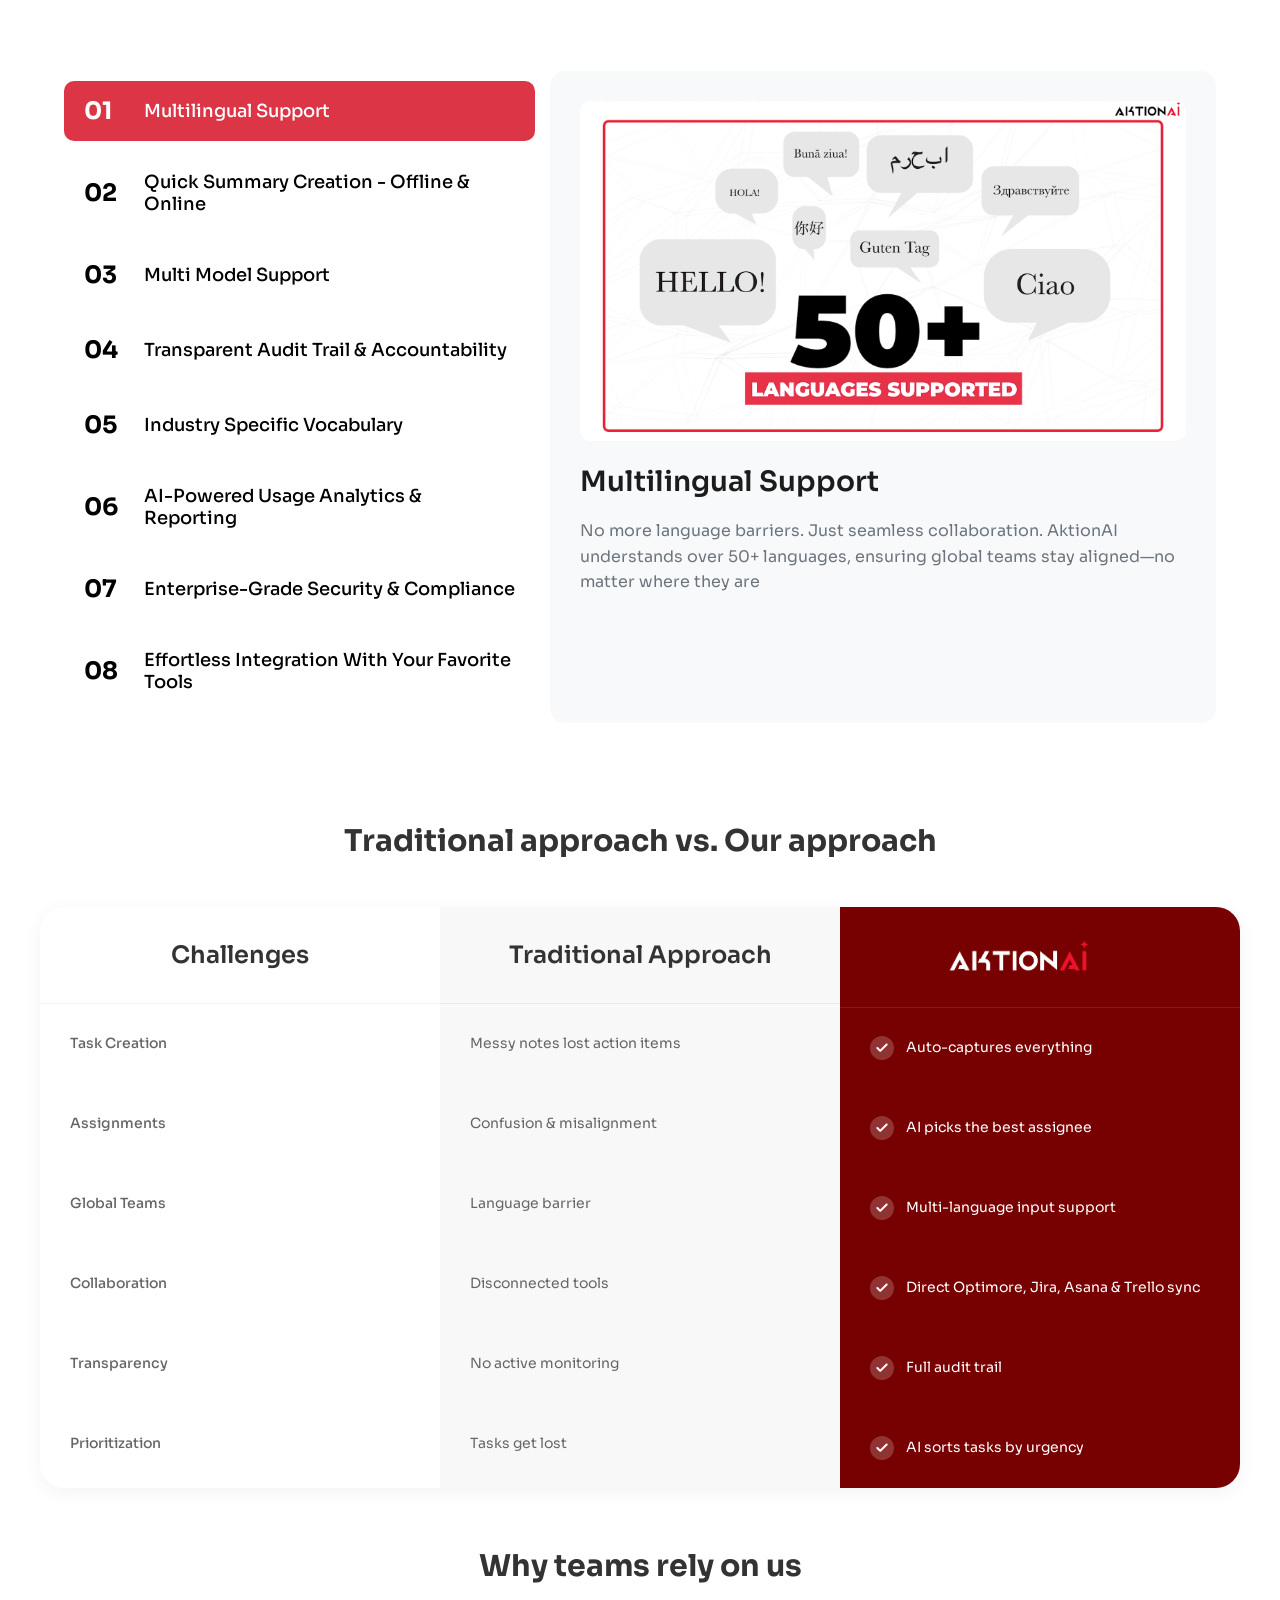
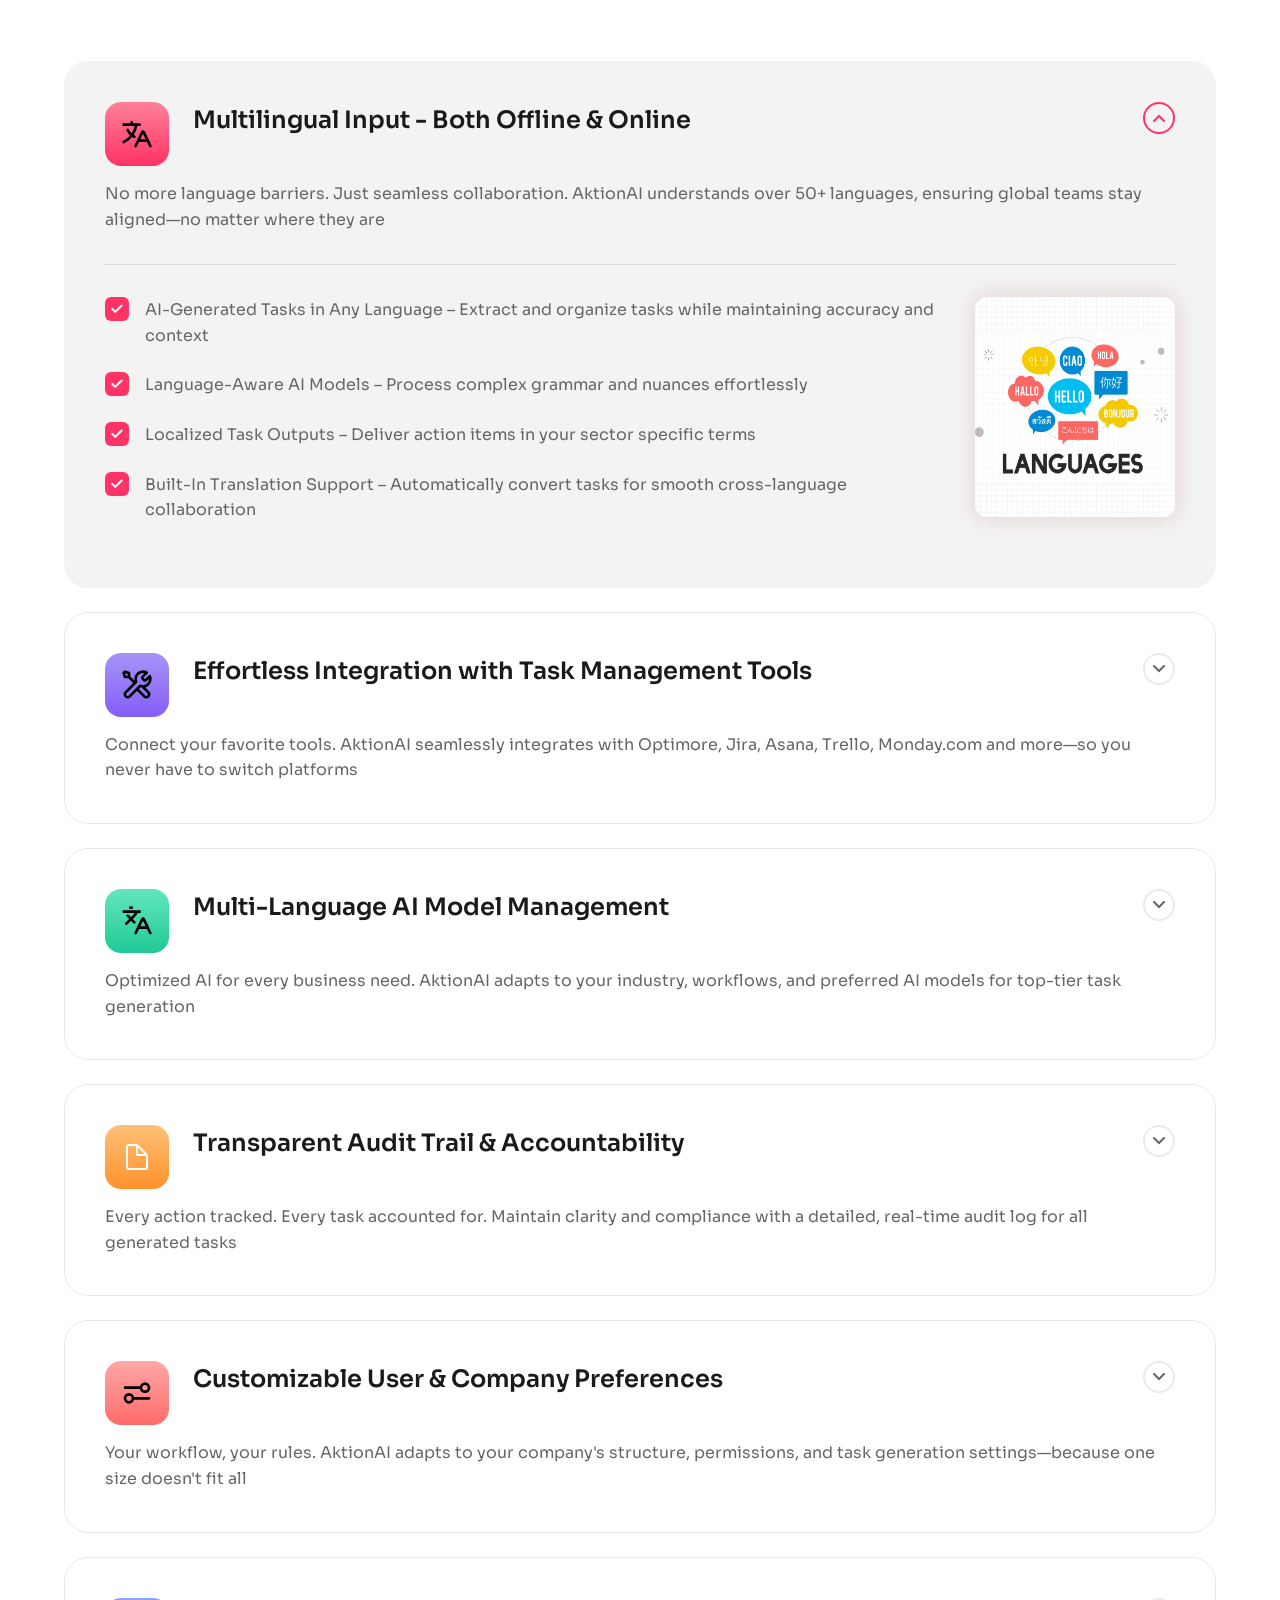
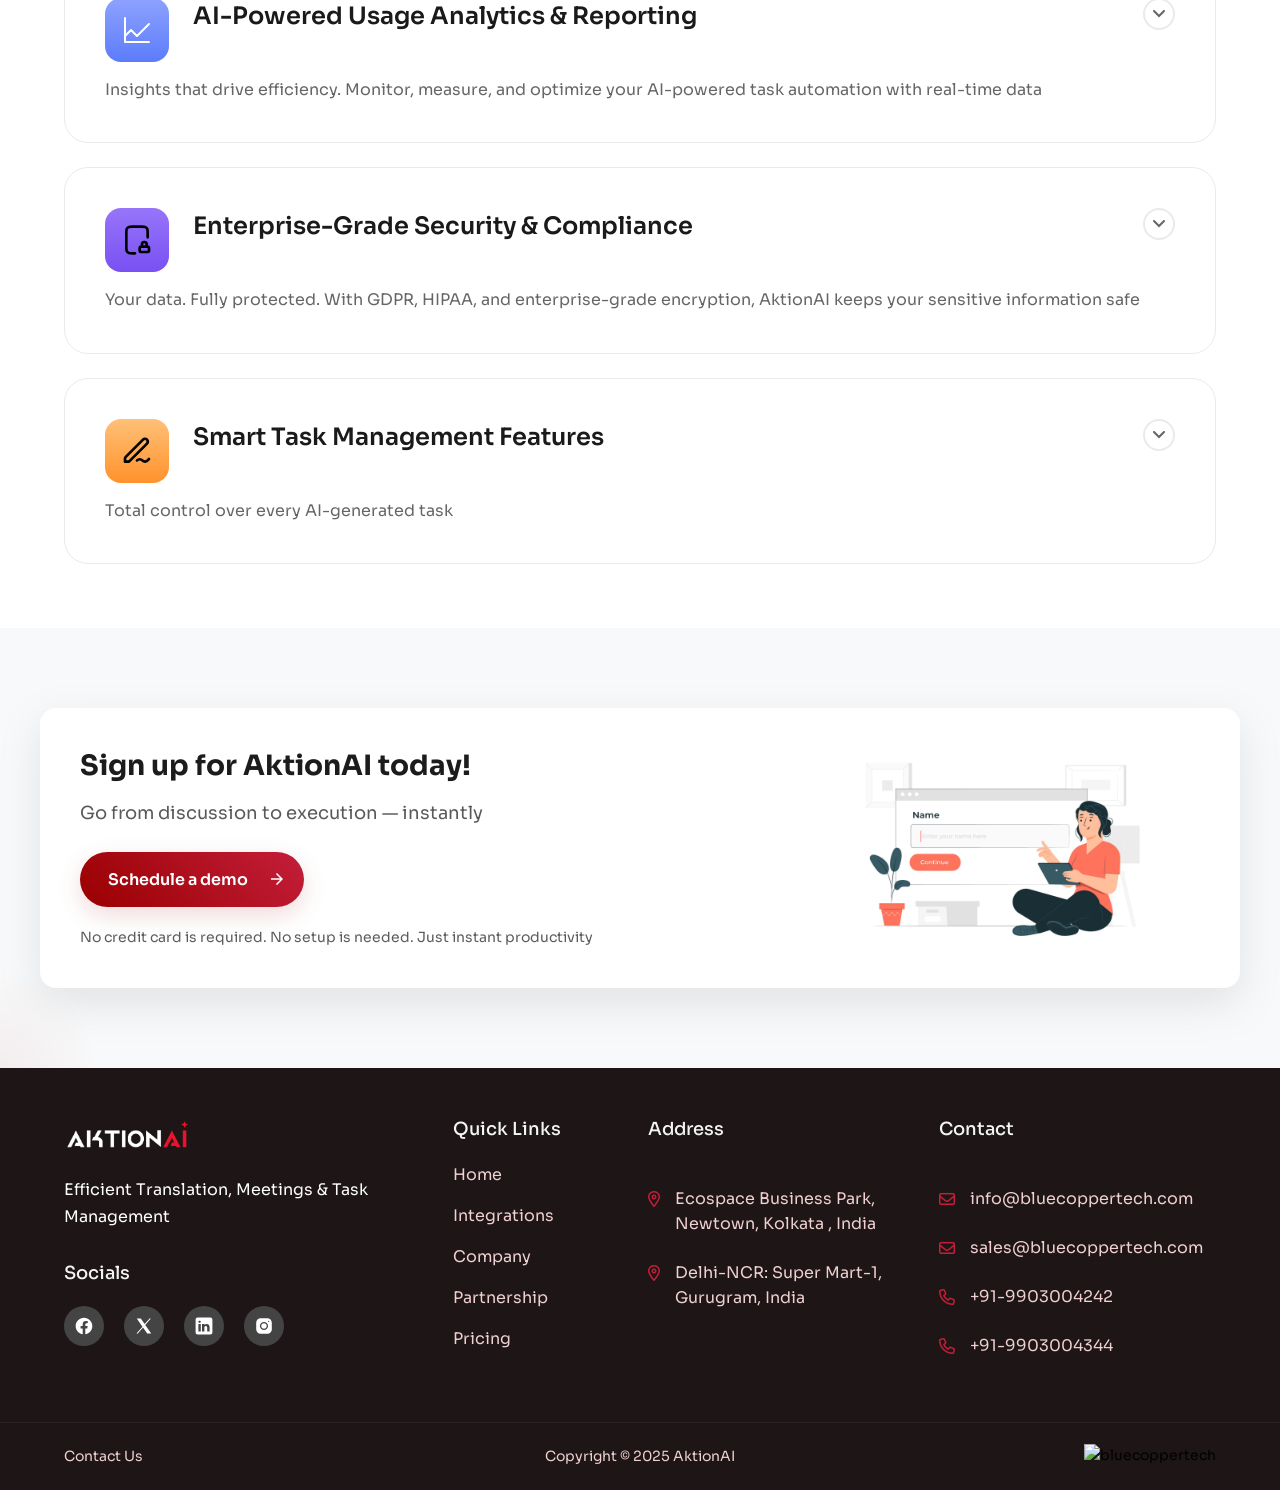
==== commit 6db7bea8: "image update audit" ====
--- a/index.html
+++ b/index.html
@@ -421,7 +421,7 @@
                         </div>
 
                         <div class="bxl-content-panel" id="bxlTab4">
-                            <img src="assets/images/screenshots/image-awaited.webp" alt="Transparent Audit Trail"
+                            <img src="assets/images/screenshots/auditing.png" alt="Transparent Audit Trail"
                                 class="bxl-feature-image">
                             <h3 class="bxl-feature-title">Transparent Audit Trail & Accountability</h3>
                             <p class="bxl-feature-desc">Every action tracked. Every task accounted for. Maintain clarity
@@ -471,11 +471,10 @@
         </section>
 
         <section class="aktion-feature-section">
-            <div class="row">
+            <div>
                 <div class="col-lg-12">
                     <div class="section-title text-center pb--30 " data-sal="slide-up" data-sal-duration="700"
                         data-sal-delay="100">
-
                         <h2 class="title mb--0">Traditional approach vs. Our approach</h2>
                     </div>
                 </div>
--- a/assets/css/main.css
+++ b/assets/css/main.css
@@ -728,7 +728,7 @@
 
 /* Features section */
 .aktion-feature-section {
-  padding: 40px 0;
+  padding: 20px 0;
 }
 
 .aktion-feature-subtitle {
@@ -1409,7 +1409,7 @@
 
   .aktion-feature-item {
     padding: 24px;
-    margin: 0 20px 20px;
+    /* margin: 0 20px 20px; */
   }
 
   .aktion-feature-header {
